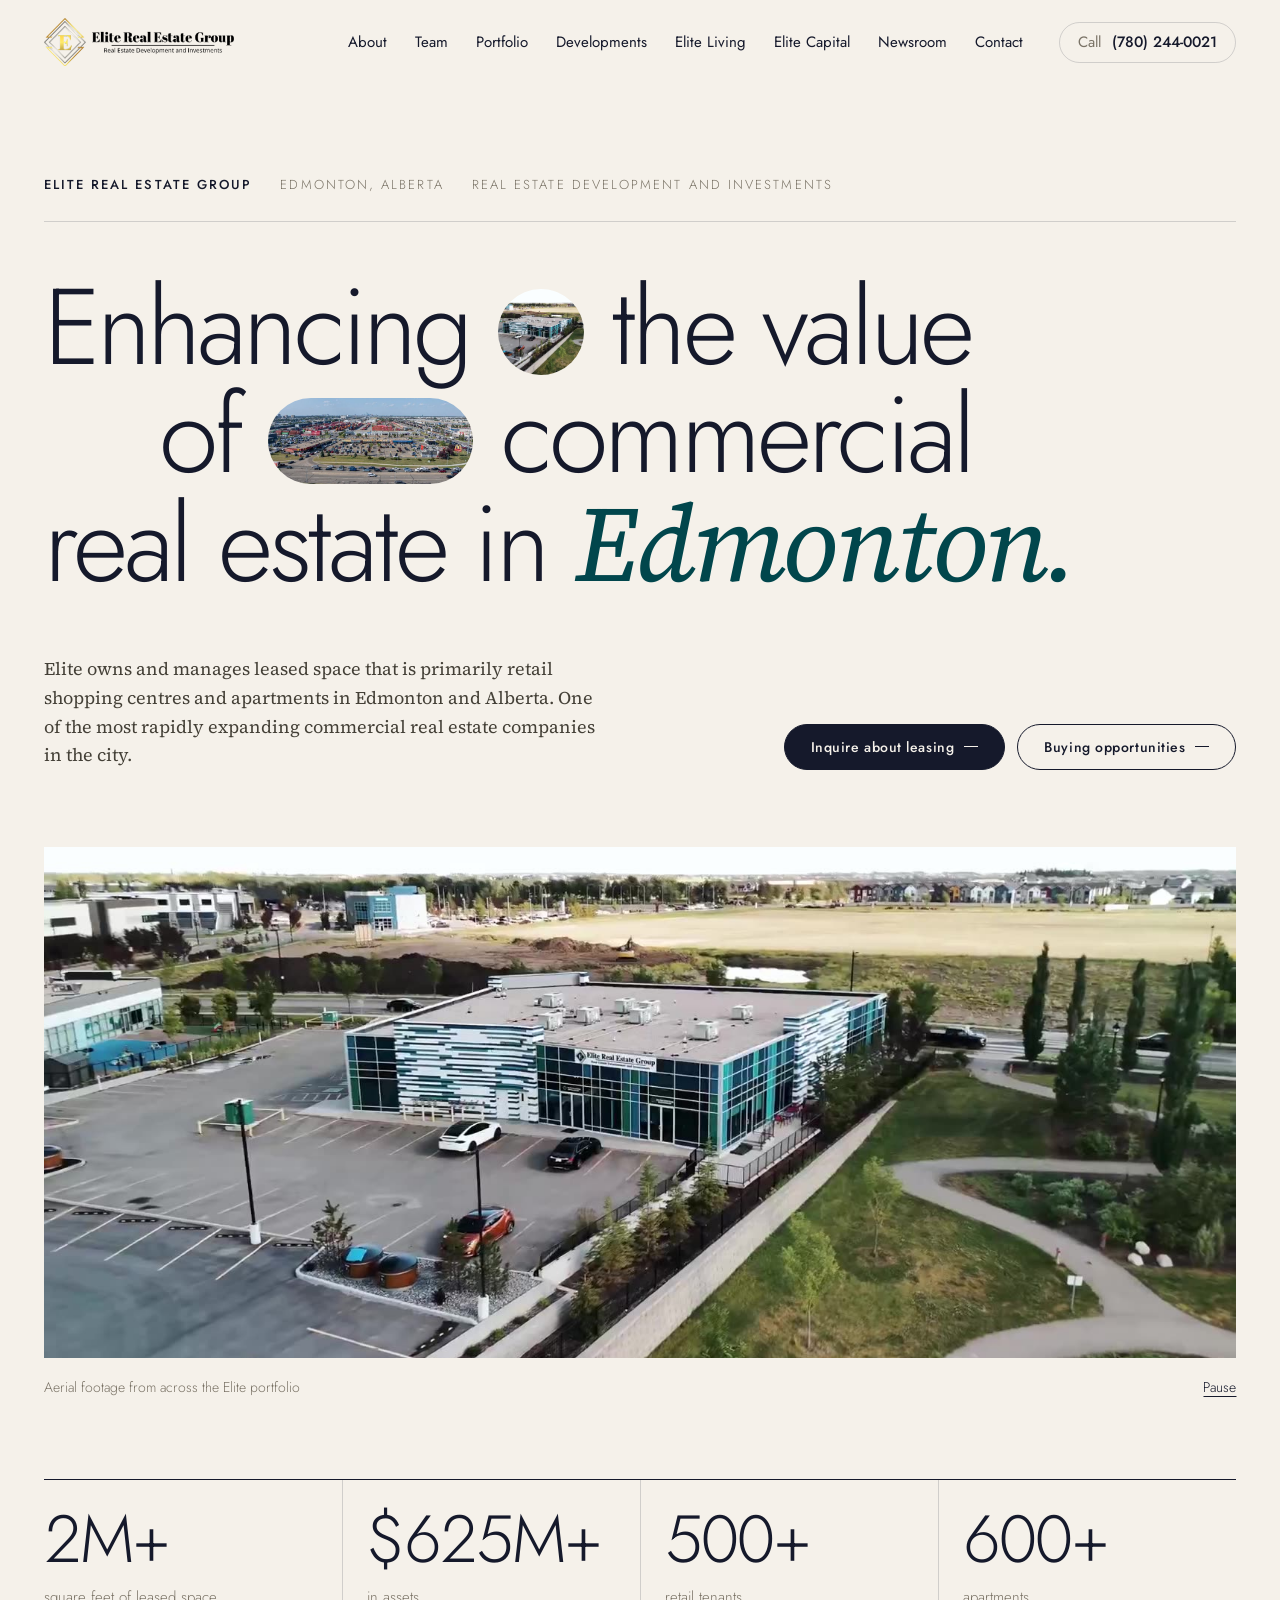
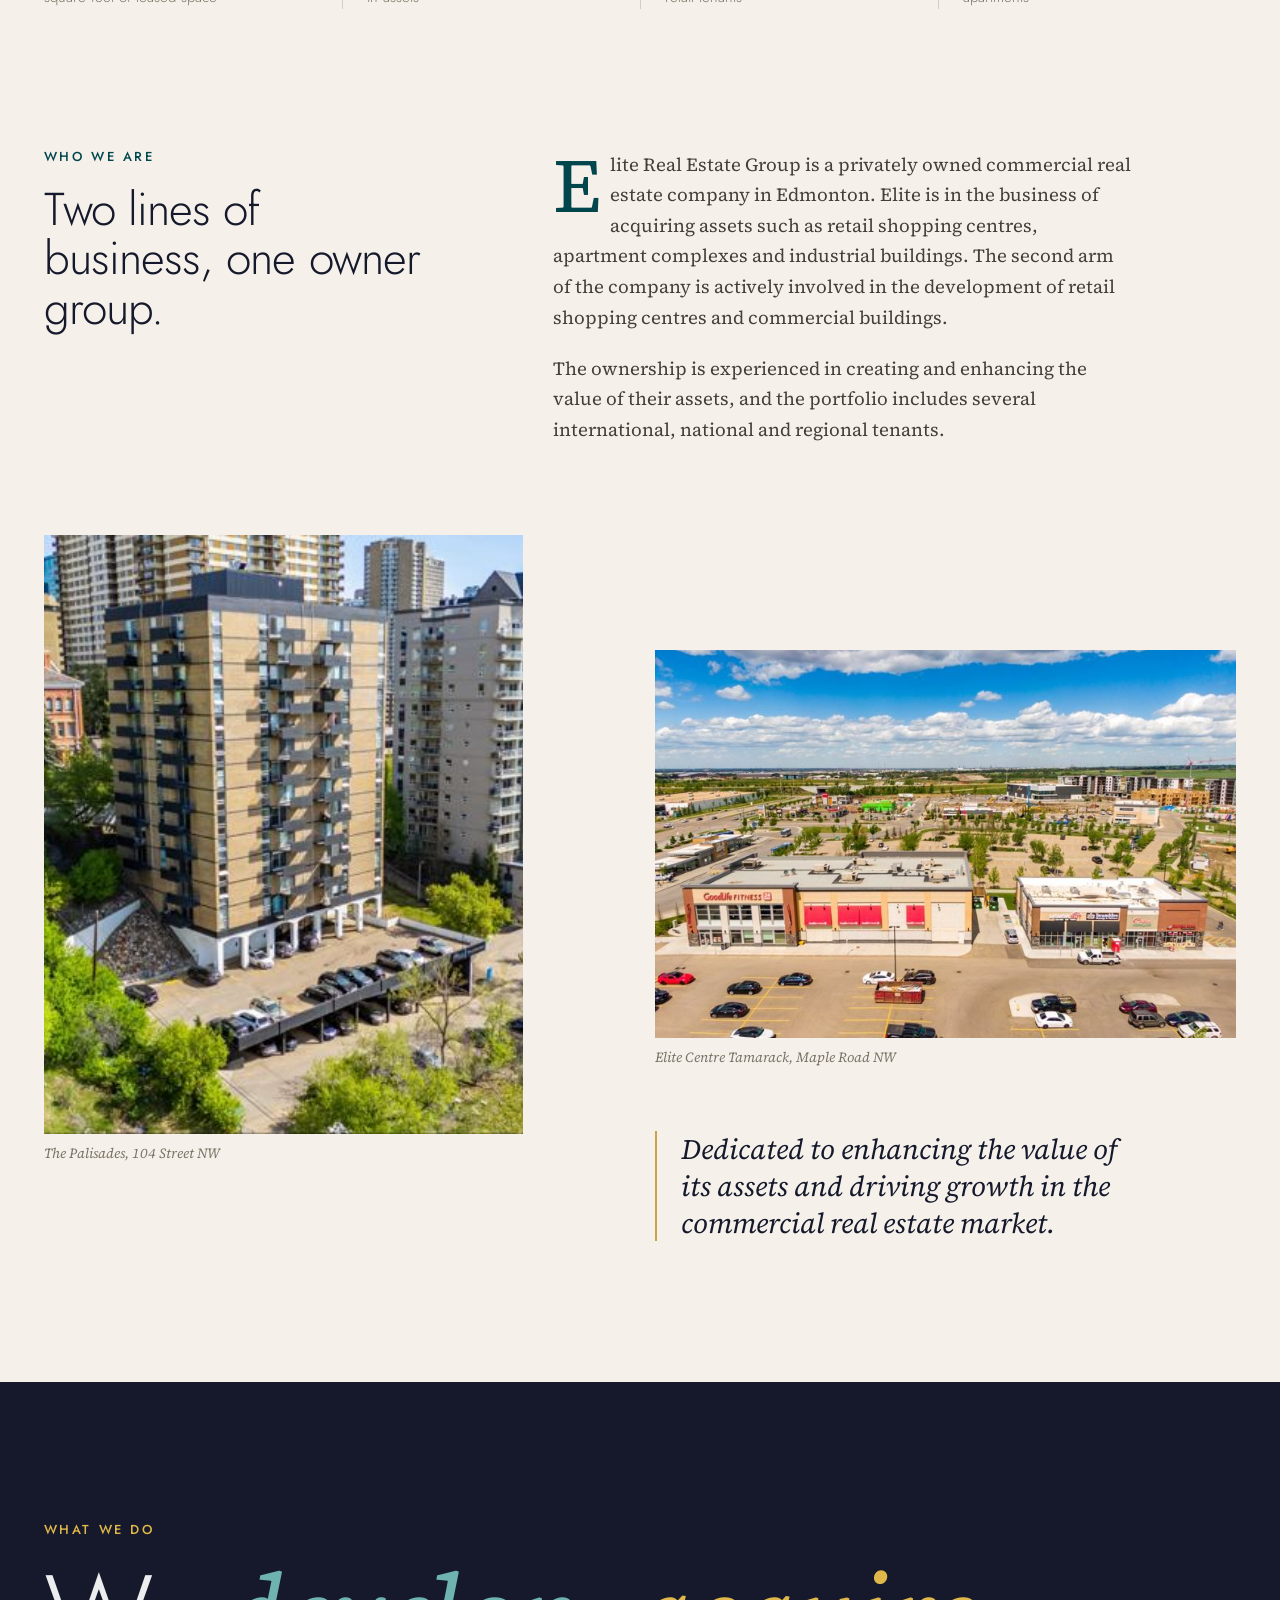
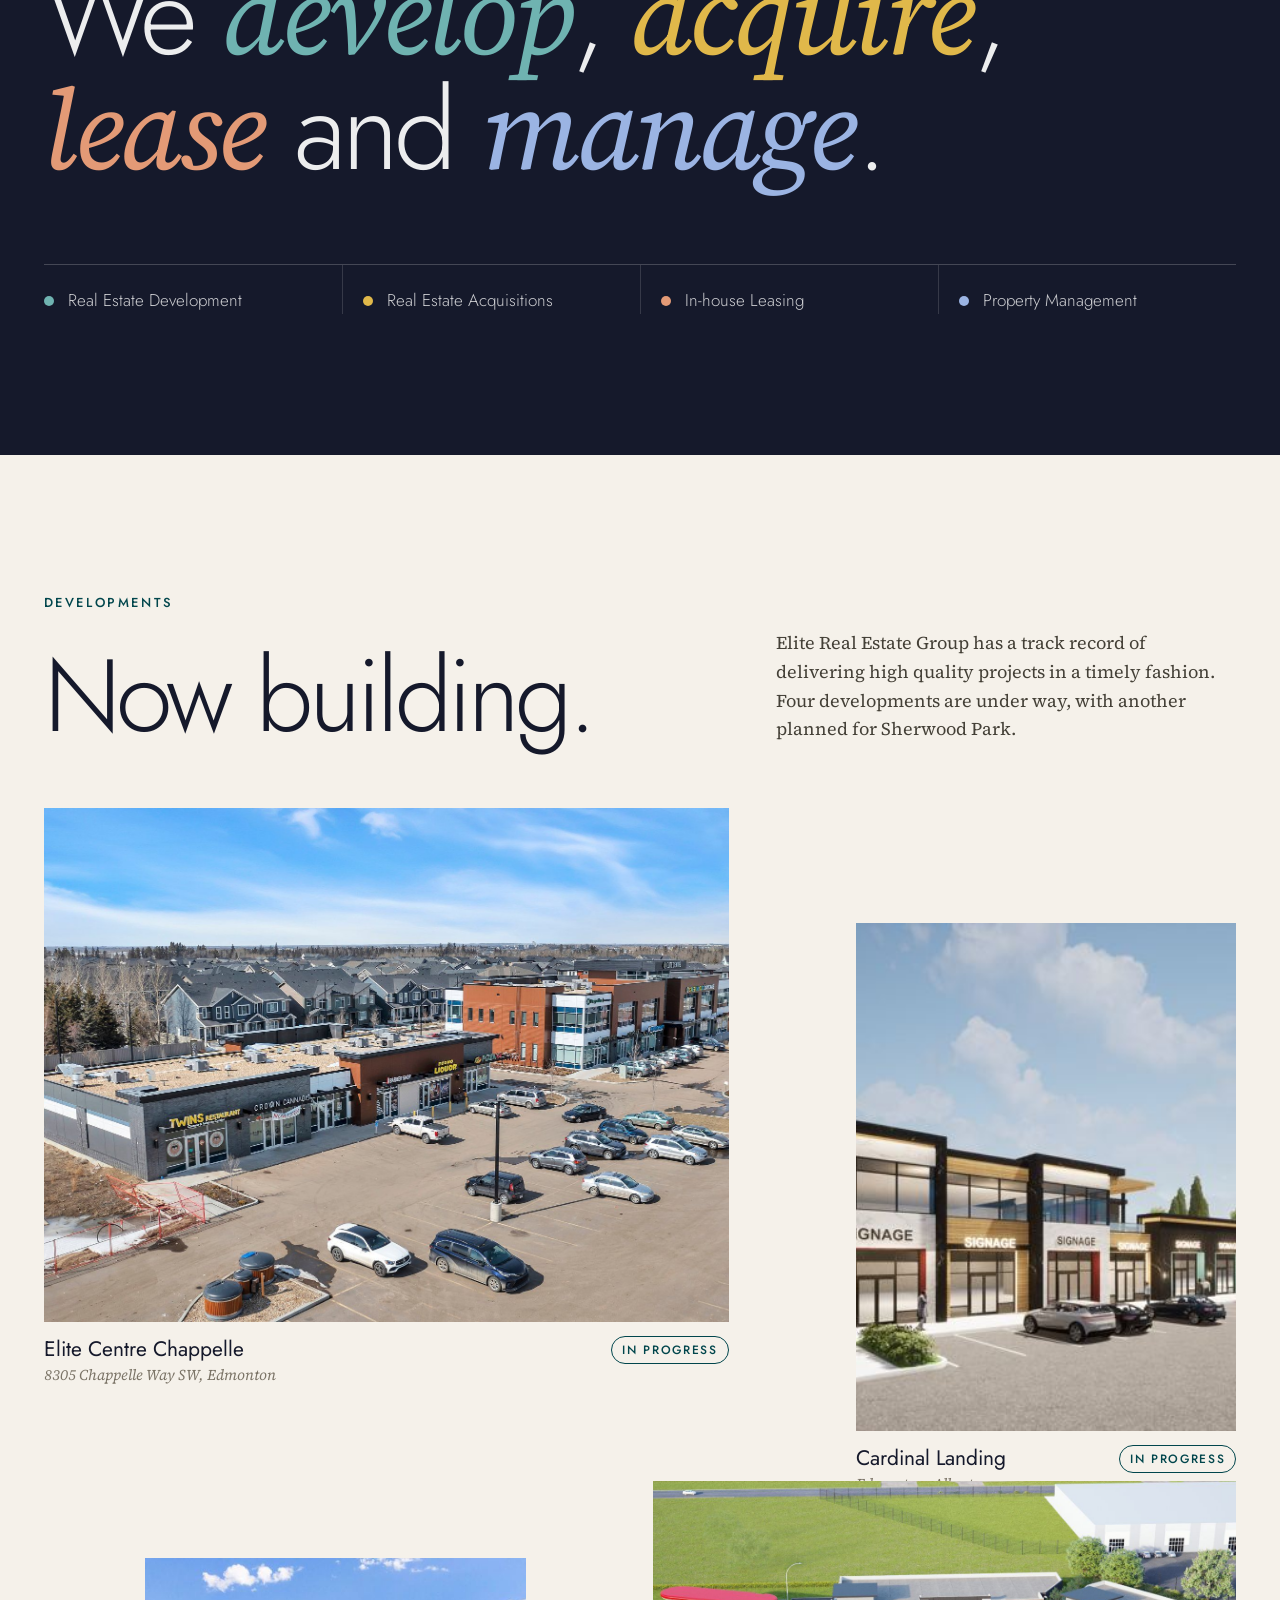
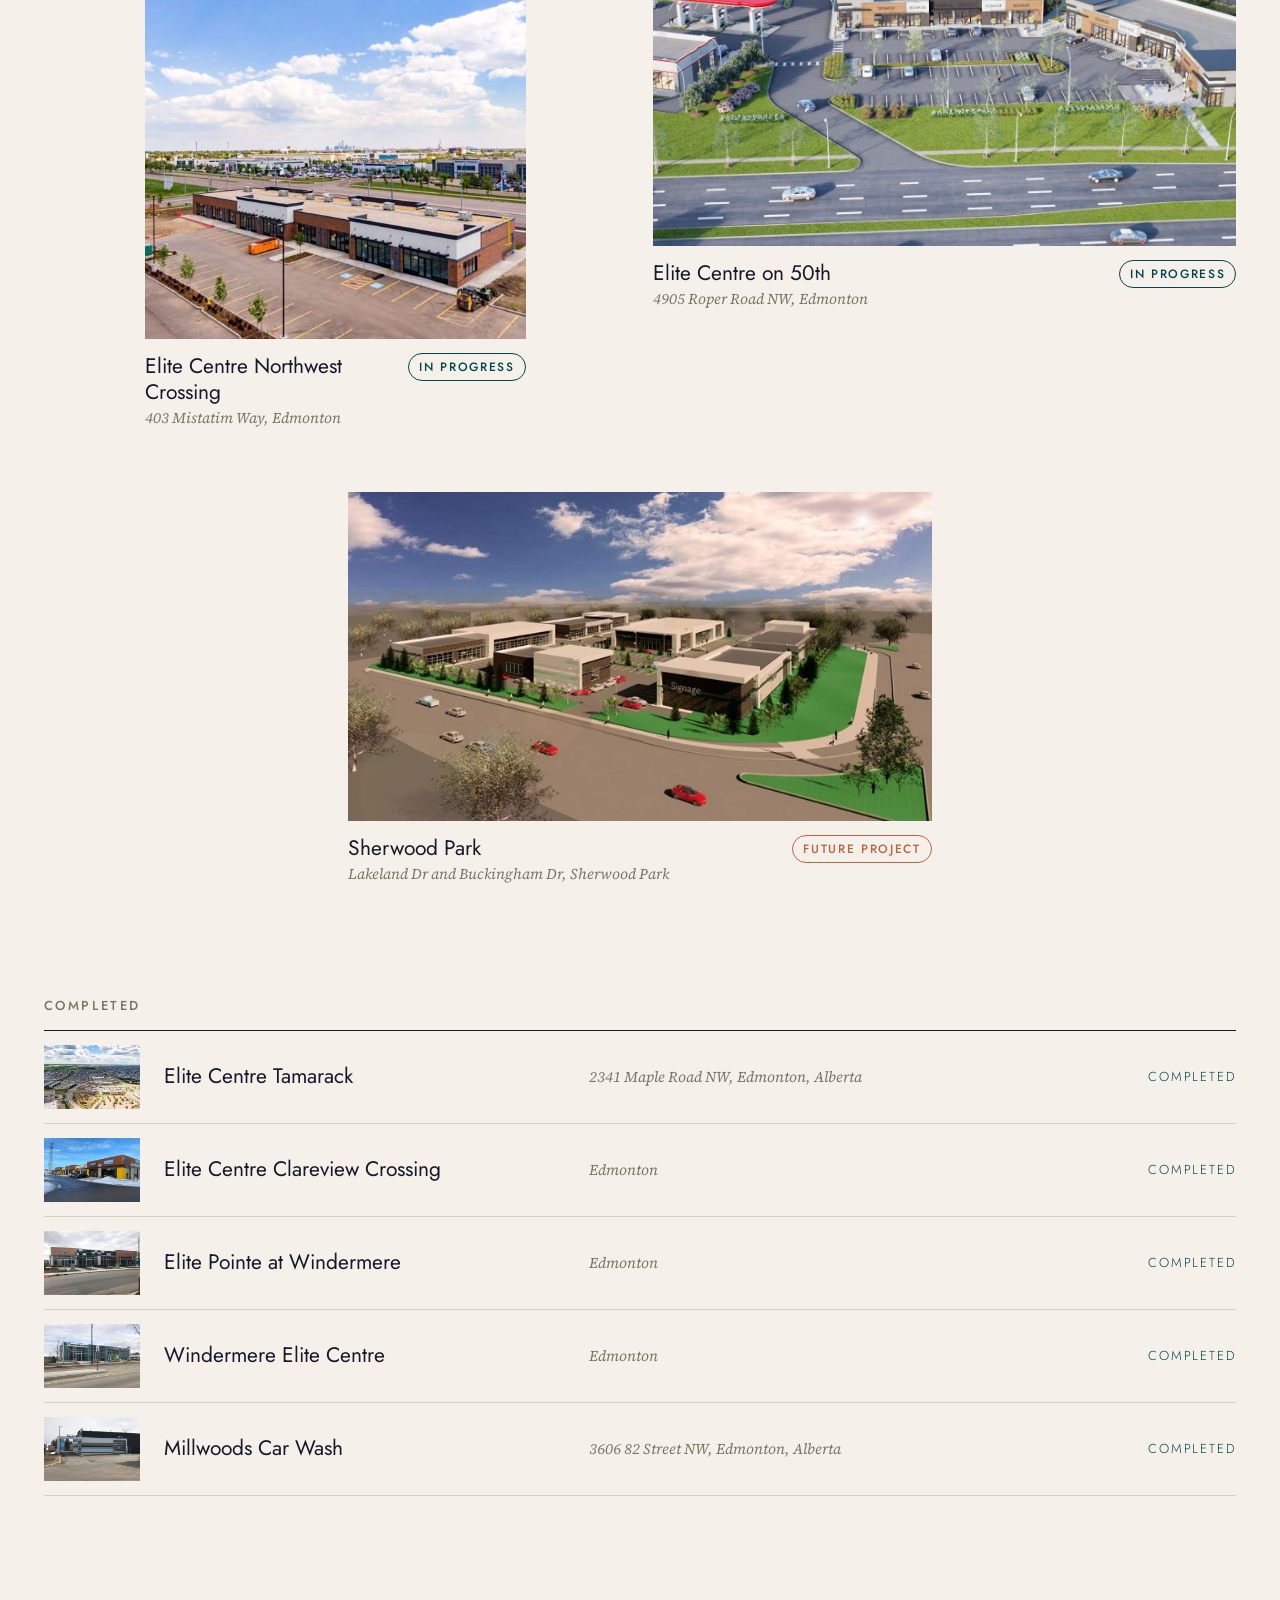
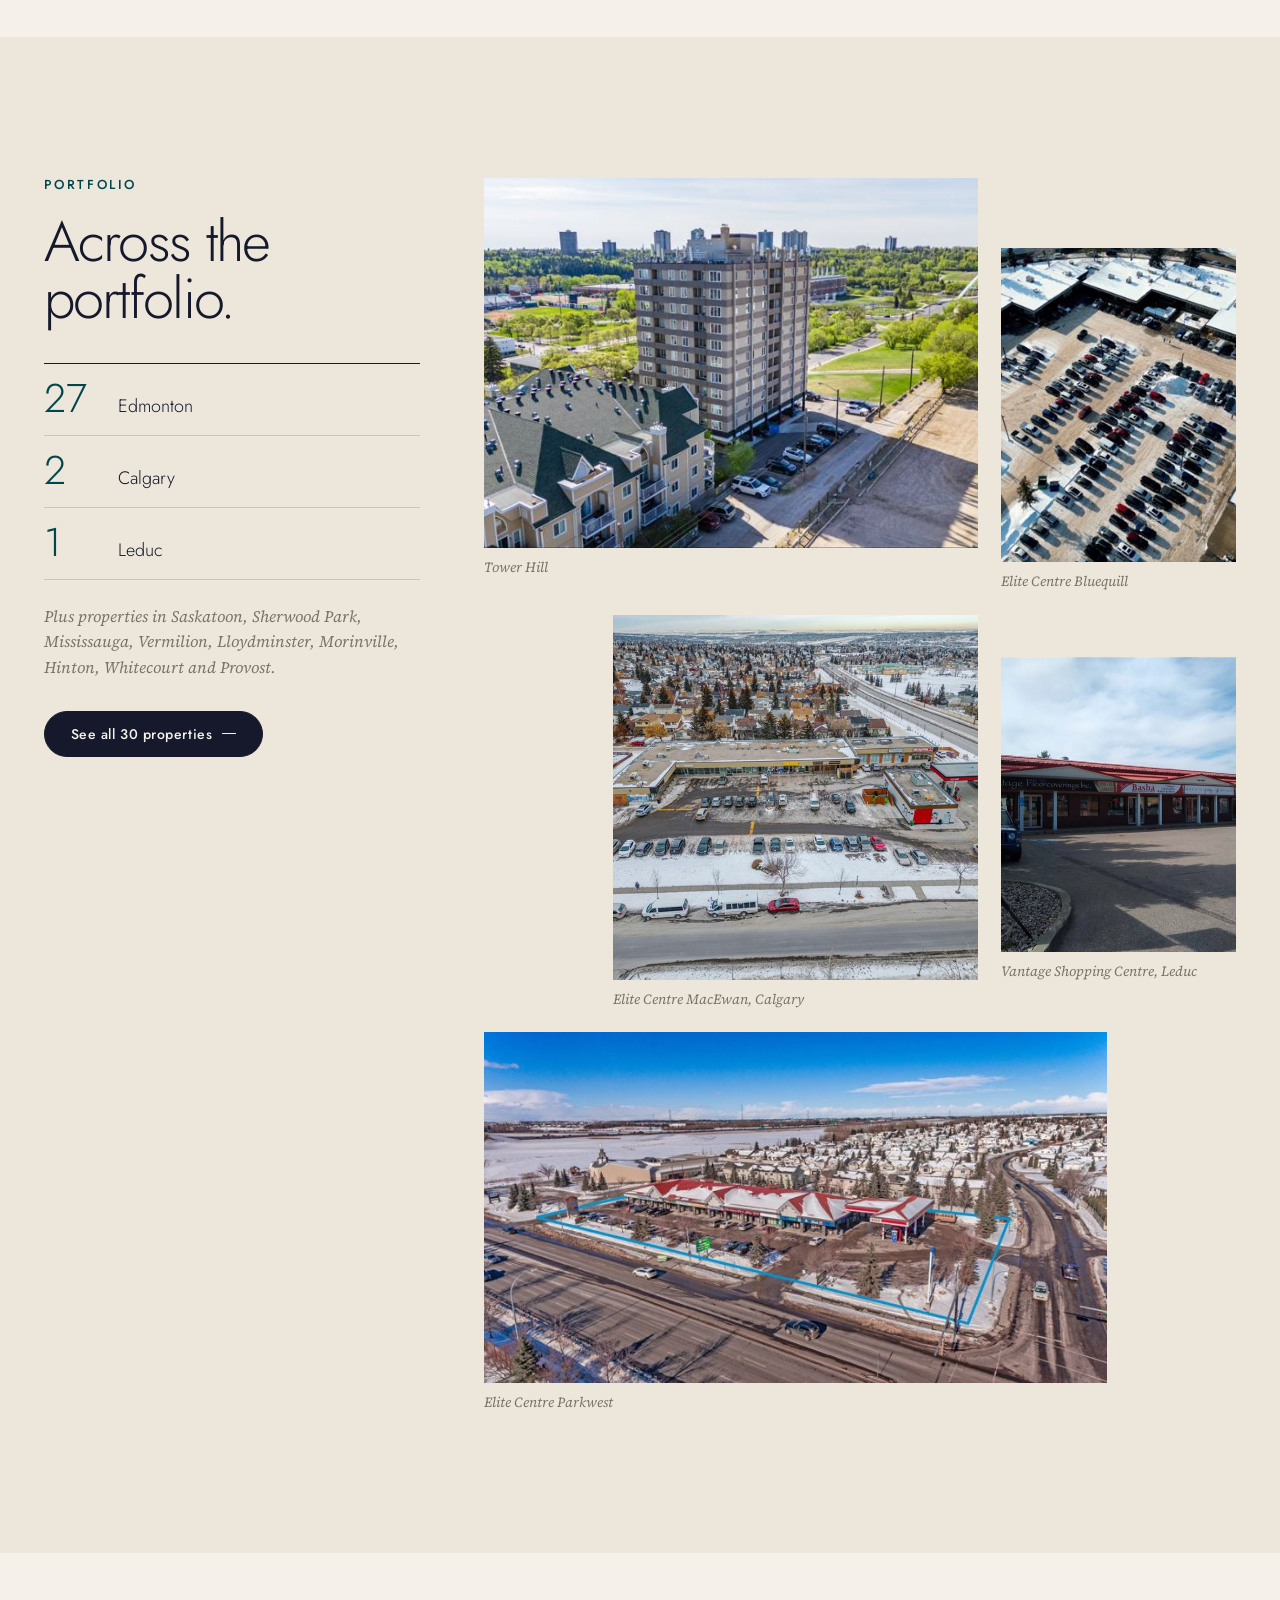
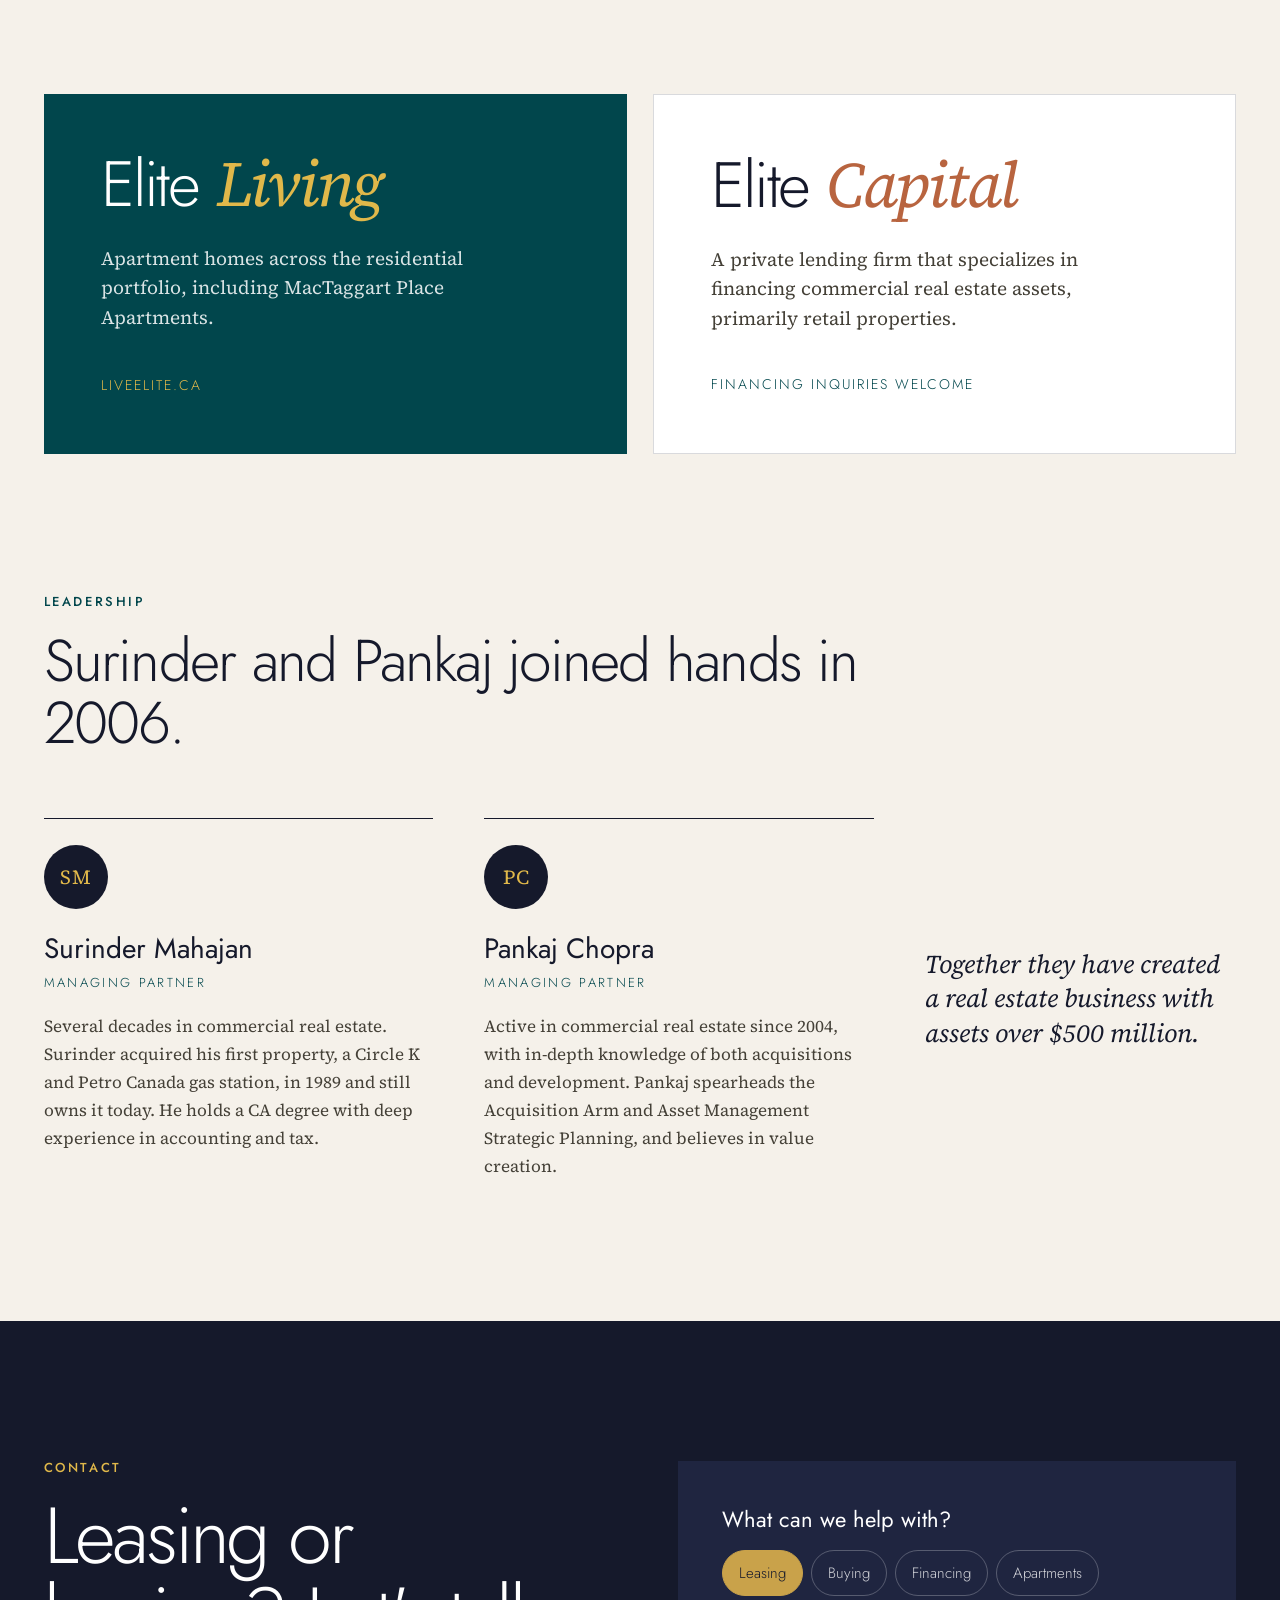
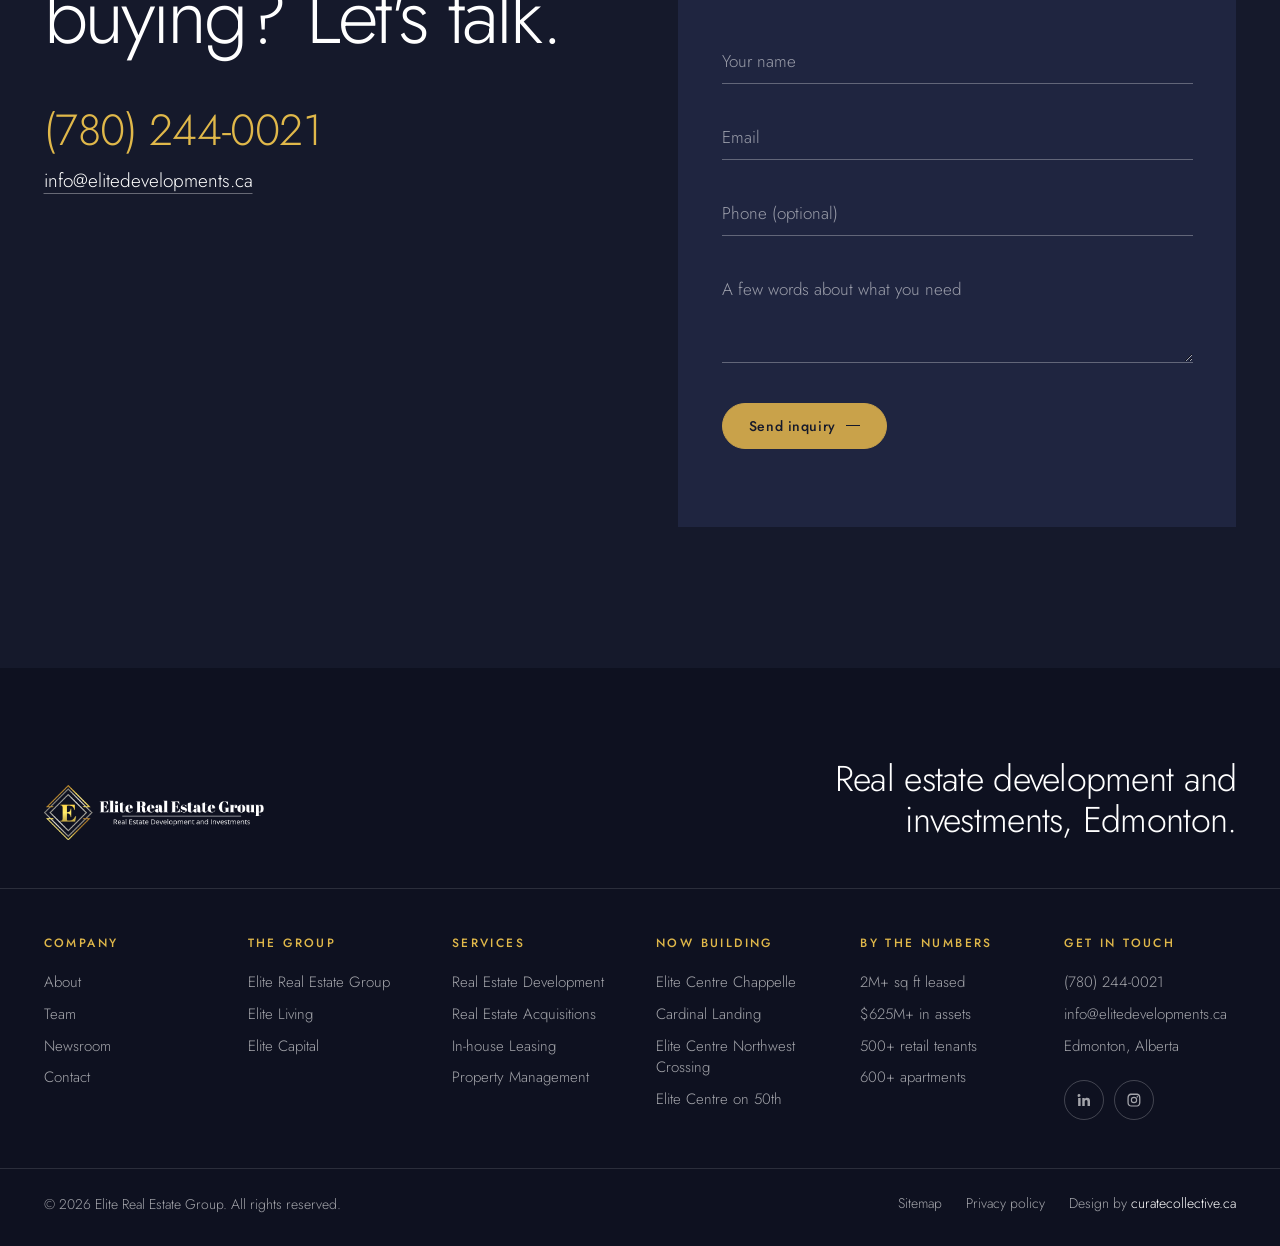
==== homepage-v2.html @ fce0384a "Add Homepage V2: editorial layout with typeset hero, staggered developments, portfolio wall Co-Autho" ====
<!DOCTYPE html>
<html lang="en">
<head>
  <meta charset="utf-8">
  <meta name="viewport" content="width=device-width, initial-scale=1">
  <title>Homepage V2 | Elite Real Estate Group | Commercial Real Estate in Edmonton</title>
  <meta name="description" content="Elite Real Estate Group owns and manages over 2 million square feet of leased space in Edmonton and Alberta, with over $625M in assets, 500 retail tenants and 600 apartments.">
  <meta name="robots" content="noindex">
  <meta name="theme-color" content="#f5f1ea">
  <link rel="preload" href="assets/fonts/jost-latin-300-normal.woff2" as="font" type="font/woff2" crossorigin>
  <link rel="stylesheet" href="assets/css/v2.css">
</head>
<body>
  <a class="skip" href="#main">Skip to content</a>

  <header class="mast">
    <div class="wrap mast-in">
      <a class="mast-logo" href="#top" aria-label="Elite Real Estate Group home"><img src="assets/images/logo-footer.png" alt="Elite Real Estate Group, Real Estate Development and Investments" width="210" height="53"></a>
      <nav class="mast-nav" aria-label="Main"><ul><li><a href="#" data-nolink>About</a></li><li><a href="#" data-nolink>Team</a></li><li><a href="#" data-nolink>Portfolio</a></li><li><a href="#" data-nolink>Developments</a></li><li><a href="#" data-nolink>Elite Living</a></li><li><a href="#" data-nolink>Elite Capital</a></li><li><a href="#" data-nolink>Newsroom</a></li><li><a href="#" data-nolink>Contact</a></li></ul></nav>
      <a class="mast-call" href="tel:+17802440021"><span>Call</span> (780) 244-0021</a>
      <button class="mast-burger" aria-expanded="false" aria-controls="mmenu" aria-label="Open menu"><span>Menu</span></button>
    </div>
    <div class="mmenu" id="mmenu" hidden>
      <ul>
        <li><a href="#" data-nolink>About</a></li>
        <li><a href="#" data-nolink>Team</a></li>
        <li><a href="#" data-nolink>Portfolio</a></li>
        <li><a href="#" data-nolink>Developments</a></li>
        <li><a href="#" data-nolink>Elite Living</a></li>
        <li><a href="#" data-nolink>Elite Capital</a></li>
        <li><a href="#" data-nolink>Newsroom</a></li>
        <li><a href="#" data-nolink>Contact</a></li>
      </ul>
      <p><a href="tel:+17802440021">(780) 244-0021</a><br><a href="mailto:info@elitedevelopments.ca">info@elitedevelopments.ca</a></p>
    </div>
  </header>

  <main id="main">

    <!-- Opening: typeset headline with inline pictures -->
    <section class="open" id="top" aria-labelledby="open-title">
      <div class="wrap">
        <p class="open-meta up" style="--d:.05s"><span>Elite Real Estate Group</span><span>Edmonton, Alberta</span><span>Real Estate Development and Investments</span></p>
        <h1 id="open-title" class="open-title">
          <span class="up" style="--d:.15s">Enhancing <span class="chip chip-round" aria-hidden="true"><video autoplay muted loop playsinline preload="metadata" poster="assets/images/hero-poster.jpg"><source src="assets/images/hero.mp4" type="video/mp4"></video></span> the value</span>
          <span class="up" style="--d:.28s">of <span class="chip chip-img" aria-hidden="true"><img src="assets/images/port/elite-centre-parsons-sm.jpg" alt=""></span> commercial</span>
          <span class="up" style="--d:.41s">real estate in <em>Edmonton.</em></span>
        </h1>
      </div>
      <div class="wrap open-row">
        <p class="open-lede up" style="--d:.6s">Elite owns and manages leased space that is primarily retail shopping centres and apartments in Edmonton and Alberta. One of the most rapidly expanding commercial real estate companies in the city.</p>
        <div class="open-ctas up" style="--d:.7s">
          <a class="pill pill-dark" href="#talk">Inquire about leasing</a>
          <a class="pill" href="#talk">Buying opportunities</a>
        </div>
      </div>
      <figure class="open-film up" style="--d:.8s">
        <video class="film" autoplay muted loop playsinline preload="metadata" poster="assets/images/hero-poster.jpg" aria-hidden="true"><source src="assets/images/hero.mp4" type="video/mp4"></video>
        <figcaption><span>Aerial footage from across the Elite portfolio</span><button class="film-btn" type="button" aria-pressed="false">Pause</button></figcaption>
      </figure>
      <div class="wrap">
        <dl class="tally" data-tally>
          <div><dt><span data-n="2">2</span>M+</dt><dd>square feet of leased space</dd></div>
          <div><dt>$<span data-n="625">625</span>M+</dt><dd>in assets</dd></div>
          <div><dt><span data-n="500">500</span>+</dt><dd>retail tenants</dd></div>
          <div><dt><span data-n="600">600</span>+</dt><dd>apartments</dd></div>
        </dl>
      </div>
    </section>

    <!-- Story: magazine spread -->
    <section class="story" aria-labelledby="story-title">
      <div class="wrap story-grid">
        <div class="story-side reveal">
          <p class="eyebrow">Who we are</p>
          <h2 id="story-title">Two lines of business, one owner group.</h2>
        </div>
        <div class="story-text reveal">
          <p class="dropcap">Elite Real Estate Group is a privately owned commercial real estate company in Edmonton. Elite is in the business of acquiring assets such as retail shopping centres, apartment complexes and industrial buildings. The second arm of the company is actively involved in the development of retail shopping centres and commercial buildings.</p>
          <p>The ownership is experienced in creating and enhancing the value of their assets, and the portfolio includes several international, national and regional tenants.</p>
        </div>
        <figure class="story-img story-img-a reveal"><img src="assets/images/port/the-palisades-sm.jpg" alt="The Palisades apartments, 9820 104 Street NW, Edmonton" loading="lazy"><figcaption>The Palisades, 104 Street NW</figcaption></figure>
        <figure class="story-img story-img-b reveal"><img src="assets/images/port/elite-centre-tamarack-sm.jpg" alt="Elite Centre Tamarack, 2341 Maple Road NW, Edmonton" loading="lazy"><figcaption>Elite Centre Tamarack, Maple Road NW</figcaption></figure>
        <blockquote class="story-quote reveal"><p>Dedicated to enhancing the value of its assets and driving growth in the commercial real estate market.</p></blockquote>
      </div>
    </section>

    <!-- Services as a sentence -->
    <section class="verbs" aria-labelledby="verbs-title">
      <div class="wrap">
        <p class="eyebrow eyebrow-light reveal">What we do</p>
        <h2 id="verbs-title" class="verbs-line reveal">We <span class="v v1">develop</span>, <span class="v v2">acquire</span>, <span class="v v3">lease</span> and <span class="v v4">manage</span>.</h2>
        <ul class="verbs-list reveal">
          <li><span class="sw sw1"></span>Real Estate Development</li>
          <li><span class="sw sw2"></span>Real Estate Acquisitions</li>
          <li><span class="sw sw3"></span>In-house Leasing</li>
          <li><span class="sw sw4"></span>Property Management</li>
        </ul>
      </div>
    </section>

    <!-- Now building: staggered spread -->
    <section class="build" aria-labelledby="build-title">
      <div class="wrap">
        <div class="build-head reveal">
          <p class="eyebrow">Developments</p>
          <h2 id="build-title">Now building.</h2>
          <p>Elite Real Estate Group has a track record of delivering high quality projects in a timely fashion. Four developments are under way, with another planned for Sherwood Park.</p>
        </div>
        <div class="build-grid">
          <figure class="bg bg-a reveal"><img src="assets/images/dev/elite-centre-chappelle.jpg" alt="Elite Centre Chappelle, Edmonton" loading="lazy"><figcaption><b>Elite Centre Chappelle</b><span>8305 Chappelle Way SW, Edmonton</span><i>In progress</i></figcaption></figure>
          <figure class="bg bg-b reveal"><img src="assets/images/dev/cardinal-landing-sm.jpg" alt="Rendering of Cardinal Landing" loading="lazy"><figcaption><b>Cardinal Landing</b><span>Edmonton, Alberta</span><i>In progress</i></figcaption></figure>
          <figure class="bg bg-c reveal"><img src="assets/images/dev/elite-centre-northwest-crossing-sm.jpg" alt="Elite Centre Northwest Crossing, Edmonton" loading="lazy"><figcaption><b>Elite Centre Northwest Crossing</b><span>403 Mistatim Way, Edmonton</span><i>In progress</i></figcaption></figure>
          <figure class="bg bg-d reveal"><img src="assets/images/dev/elite-centre-on-50th.jpg" alt="Aerial rendering of Elite Centre on 50th, Edmonton" loading="lazy"><figcaption><b>Elite Centre on 50th</b><span>4905 Roper Road NW, Edmonton</span><i>In progress</i></figcaption></figure>
          <figure class="bg bg-e reveal"><img src="assets/images/dev/sherwood-park-sm.jpg" alt="Rendering of the Sherwood Park development" loading="lazy"><figcaption><b>Sherwood Park</b><span>Lakeland Dr and Buckingham Dr, Sherwood Park</span><i>Future project</i></figcaption></figure>
        </div>
        <div class="done reveal">
          <h3>Completed</h3>
          <ul class="done-list">
            <li><span class="cr-img"><img src="assets/images/dev/elite-centre-tamarack-sm.jpg" alt="" loading="lazy"></span><span class="cr-name">Elite Centre Tamarack</span><span class="cr-addr">2341 Maple Road NW, Edmonton, Alberta</span><span class="cr-st">Completed</span></li>
            <li><span class="cr-img"><img src="assets/images/dev/elite-centre-clareview-crossing-sm.jpg" alt="" loading="lazy"></span><span class="cr-name">Elite Centre Clareview Crossing</span><span class="cr-addr">Edmonton</span><span class="cr-st">Completed</span></li>
            <li><span class="cr-img"><img src="assets/images/dev/elite-pointe-at-windermere-sm.jpg" alt="" loading="lazy"></span><span class="cr-name">Elite Pointe at Windermere</span><span class="cr-addr">Edmonton</span><span class="cr-st">Completed</span></li>
            <li><span class="cr-img"><img src="assets/images/dev/windermere-elite-centre-sm.jpg" alt="" loading="lazy"></span><span class="cr-name">Windermere Elite Centre</span><span class="cr-addr">Edmonton</span><span class="cr-st">Completed</span></li>
            <li><span class="cr-img"><img src="assets/images/dev/millwoods-car-wash-sm.jpg" alt="" loading="lazy"></span><span class="cr-name">Millwoods Car Wash</span><span class="cr-addr">3606 82 Street NW, Edmonton, Alberta</span><span class="cr-st">Completed</span></li>
          </ul>
        </div>
      </div>
    </section>

    <!-- Portfolio: tally by city + photo wall -->
    <section class="wall" aria-labelledby="wall-title">
      <div class="wrap wall-grid">
        <div class="wall-side reveal">
          <p class="eyebrow">Portfolio</p>
          <h2 id="wall-title">Across the portfolio.</h2>
          <ul class="cities">
            <li><b>27</b> Edmonton</li>
            <li><b>2</b> Calgary</li>
            <li><b>1</b> Leduc</li>
          </ul>
          <p class="wall-note">Plus properties in Saskatoon, Sherwood Park, Mississauga, Vermilion, Lloydminster, Morinville, Hinton, Whitecourt and Provost.</p>
          <button class="pill pill-dark" type="button" data-plist-btn aria-expanded="false" aria-controls="plist">See all 30 properties</button>
        </div>
        <div class="wall-photos">
          <figure class="w w1 reveal"><img src="assets/images/port/tower-hill-sm.jpg" alt="Tower Hill, Edmonton" loading="lazy"><figcaption>Tower Hill</figcaption></figure>
          <figure class="w w2 reveal"><img src="assets/images/port/elite-centre-bluequill-sm.jpg" alt="Elite Centre Bluequill, Edmonton" loading="lazy"><figcaption>Elite Centre Bluequill</figcaption></figure>
          <figure class="w w3 reveal"><img src="assets/images/port/elite-centre-macewan-sm.jpg" alt="Elite Centre MacEwan, Calgary" loading="lazy"><figcaption>Elite Centre MacEwan, Calgary</figcaption></figure>
          <figure class="w w4 reveal"><img src="assets/images/port/vantage-shopping-centre-sm.jpg" alt="Vantage Shopping Centre, Leduc" loading="lazy"><figcaption>Vantage Shopping Centre, Leduc</figcaption></figure>
          <figure class="w w5 reveal"><img src="assets/images/port/elite-centre-parkwest-sm.jpg" alt="Elite Centre Parkwest, Edmonton" loading="lazy"><figcaption>Elite Centre Parkwest</figcaption></figure>
        </div>
      </div>
      <div class="wrap">
        <ul class="plist" id="plist" hidden><li><span class="pl-n">Capital View Tower</span><span class="pl-a">10711 Saskatchewan Drive NW, Edmonton, AB</span></li><li><span class="pl-n">Concord Tower</span><span class="pl-a">11147 Whyte Avenue NW, Edmonton, AB</span></li><li><span class="pl-n">Elite Centre Aspenwood</span><span class="pl-a">4412 36 Avenue NW, Edmonton</span></li><li><span class="pl-n">Elite Centre Bluequill</span><span class="pl-a">348 Saddleback Road NW, Edmonton, AB</span></li><li><span class="pl-n">Elite Centre Chappelle</span><span class="pl-a">8305 Chappelle Way SW, Edmonton</span></li><li><span class="pl-n">Elite Centre Clareview Crossing</span><span class="pl-a">13750 50 St, Edmonton</span></li><li><span class="pl-n">Elite Centre Crossroads</span><span class="pl-a">4208 Calgary Trail NW, Edmonton, AB</span></li><li><span class="pl-n">Elite Centre Daly Grove</span><span class="pl-a">4205 23 AVE NW, Edmonton</span></li><li><span class="pl-n">Elite Centre Duggan</span><span class="pl-a">4027 106 St. NW, Edmonton</span></li><li><span class="pl-n">Elite Centre Ellerslie Landing</span><span class="pl-a">9204 Ellerslie Rd SW, Edmonton, AB T6X 0K6</span></li><li><span class="pl-n">Elite Centre K-Mall</span><span class="pl-a">9261 34 Avenue, Edmonton, AB</span></li><li><span class="pl-n">Elite Centre Kennedale</span><span class="pl-a">12981 50th Street NW, Edmonton, AB, T5A 3P3</span></li><li><span class="pl-n">Elite Centre Millcreek</span><span class="pl-a">4004 50 Street NW, Edmonton</span></li><li><span class="pl-n">Elite Centre NW Crossing</span><span class="pl-a">403 Mistatim Way NW</span></li><li><span class="pl-n">Elite Centre Palisades</span><span class="pl-a">127th Street NW & 140th Avenue NW, Edmonton</span></li><li><span class="pl-n">Elite Centre Parkwest</span><span class="pl-a">18904/28 87 AVE NW, Edmonton</span></li><li><span class="pl-n">Elite Centre Parsons</span><span class="pl-a">3408 99 St NW, Edmonton, AB</span></li><li><span class="pl-n">Elite Centre Tamarack</span><span class="pl-a">2341 Maple Road NW, Edmonton</span></li><li><span class="pl-n">Elite Centre Tipaskan</span><span class="pl-a">3606 82 Street NW, Edmonton</span></li><li><span class="pl-n">Elite Centre Whitemud Crossing</span><span class="pl-a">4211 106 Street NW, Edmonton, AB</span></li><li><span class="pl-n">Elite Coast Home Centre</span><span class="pl-a">10804 170 Street NW, Edmonton, AB</span></li><li><span class="pl-n">Kingsway Tower</span><span class="pl-a">11027 102 Street NW, Edmonton, AB</span></li><li><span class="pl-n">MacTaggart Place Apartments</span><span class="pl-a">5872 Mullen Place NW, Edmonton, AB</span></li><li><span class="pl-n">Plaza 97</span><span class="pl-a">12703 97 Street NW, Edmonton</span></li><li><span class="pl-n">Summer Breeze Shopping Centre</span><span class="pl-a">4108 Calgary Trail NW, Edmonton, AB</span></li><li><span class="pl-n">The Palisades</span><span class="pl-a">9820 104 Street NW, Edmonton, AB T5K 0Y8</span></li><li><span class="pl-n">Tower Hill</span><span class="pl-a">9624 105 St NW, Edmonton, AB T5K 0Z8</span></li><li><span class="pl-n">Elite Centre MacEwan</span><span class="pl-a">16 MacEwan Drive NW, Calgary, AB</span></li><li><span class="pl-n">Elite Centre Memorial Square</span><span class="pl-a">5268 Memorial Drive Calgary</span></li><li><span class="pl-n">Vantage Shopping Centre</span><span class="pl-a">5110-50 street Leduc, AB</span></li></ul>
      </div>
    </section>

    <!-- The group -->
    <section class="group2" aria-label="Elite Living and Elite Capital">
      <div class="wrap group2-grid">
        <article class="brandcard bc-living reveal">
          <p class="bc-name">Elite <em>Living</em></p>
          <p>Apartment homes across the residential portfolio, including MacTaggart Place Apartments.</p>
          <span class="bc-link">liveelite.ca</span>
        </article>
        <article class="brandcard bc-capital reveal">
          <p class="bc-name">Elite <em>Capital</em></p>
          <p>A private lending firm that specializes in financing commercial real estate assets, primarily retail properties.</p>
          <span class="bc-link">Financing inquiries welcome</span>
        </article>
      </div>
    </section>

    <!-- Partners -->
    <section class="partners2" aria-labelledby="p2-title">
      <div class="wrap">
        <p class="eyebrow reveal">Leadership</p>
        <h2 id="p2-title" class="reveal">Surinder and Pankaj joined hands in 2006.</h2>
        <div class="p2-grid">
          <article class="p2 reveal">
            <span class="p2-ini" aria-hidden="true">SM</span>
            <h3>Surinder Mahajan</h3>
            <p class="p2-role">Managing Partner</p>
            <p>Several decades in commercial real estate. Surinder acquired his first property, a Circle K and Petro Canada gas station, in 1989 and still owns it today. He holds a CA degree with deep experience in accounting and tax.</p>
          </article>
          <article class="p2 reveal">
            <span class="p2-ini" aria-hidden="true">PC</span>
            <h3>Pankaj Chopra</h3>
            <p class="p2-role">Managing Partner</p>
            <p>Active in commercial real estate since 2004, with in-depth knowledge of both acquisitions and development. Pankaj spearheads the Acquisition Arm and Asset Management Strategic Planning, and believes in value creation.</p>
          </article>
          <aside class="p2-note reveal"><p>Together they have created a real estate business with assets over $500 million.</p></aside>
        </div>
      </div>
    </section>

    <!-- Talk -->
    <section class="talk" id="talk" aria-labelledby="talk-title">
      <div class="wrap talk-grid">
        <div class="talk-copy reveal">
          <p class="eyebrow eyebrow-light">Contact</p>
          <h2 id="talk-title">Leasing or buying? Let's talk.</h2>
          <a class="talk-phone" href="tel:+17802440021">(780) 244-0021</a>
          <a class="talk-mail" href="mailto:info@elitedevelopments.ca">info@elitedevelopments.ca</a>
        </div>
        <form class="talk-form reveal" action="mailto:info@elitedevelopments.ca" method="post" enctype="text/plain" novalidate>
          <p class="tf-q">What can we help with?</p>
          <div class="tf-opts">
            <label><input type="radio" name="topic" value="Leasing" checked><span>Leasing</span></label>
            <label><input type="radio" name="topic" value="Buying"><span>Buying</span></label>
            <label><input type="radio" name="topic" value="Elite Capital financing"><span>Financing</span></label>
            <label><input type="radio" name="topic" value="Elite Living apartments"><span>Apartments</span></label>
          </div>
          <label class="tf"><input name="name" placeholder=" " autocomplete="name" required><span>Your name</span></label>
          <label class="tf"><input name="email" type="email" placeholder=" " autocomplete="email" required><span>Email</span></label>
          <label class="tf"><input name="phone" type="tel" placeholder=" " autocomplete="tel"><span>Phone (optional)</span></label>
          <label class="tf"><textarea name="message" rows="3" placeholder=" "></textarea><span>A few words about what you need</span></label>
          <button class="pill pill-gold" type="submit">Send inquiry</button>
          <p class="tf-note" role="status" aria-live="polite"></p>
        </form>
      </div>
    </section>
  </main>

  <footer class="foot">
    <div class="wrap foot-top">
      <img src="assets/images/logo-header.png" alt="Elite Real Estate Group" width="230" height="58" loading="lazy">
      <p class="foot-big">Real estate development and investments, Edmonton.</p>
    </div>
    <div class="wrap foot-grid">
      <div><h3>Company</h3><ul><li><a href="#" data-nolink>About</a></li><li><a href="#" data-nolink>Team</a></li><li><a href="#" data-nolink>Newsroom</a></li><li><a href="#" data-nolink>Contact</a></li></ul></div>
      <div><h3>The group</h3><ul><li><a href="#" data-nolink>Elite Real Estate Group</a></li><li><a href="#" data-nolink>Elite Living</a></li><li><a href="#" data-nolink>Elite Capital</a></li></ul></div>
      <div><h3>Services</h3><ul><li>Real Estate Development</li><li>Real Estate Acquisitions</li><li>In-house Leasing</li><li>Property Management</li></ul></div>
      <div><h3>Now building</h3><ul><li>Elite Centre Chappelle</li><li>Cardinal Landing</li><li>Elite Centre Northwest Crossing</li><li>Elite Centre on 50th</li></ul></div>
      <div><h3>By the numbers</h3><ul><li>2M+ sq ft leased</li><li>$625M+ in assets</li><li>500+ retail tenants</li><li>600+ apartments</li></ul></div>
      <div class="foot-contact"><h3>Get in touch</h3><ul><li><a href="tel:+17802440021">(780) 244-0021</a></li><li><a href="mailto:info@elitedevelopments.ca">info@elitedevelopments.ca</a></li><li>Edmonton, Alberta</li></ul>
        <div class="foot-soc"><a href="https://www.linkedin.com/company/elite-real-estate-group1/" target="_blank" rel="noopener" aria-label="LinkedIn"><svg viewBox="0 0 24 24" aria-hidden="true"><path d="M6.9 21H3.2V8.9h3.7V21ZM5 7.3a2.2 2.2 0 1 1 0-4.3 2.2 2.2 0 0 1 0 4.3ZM21 21h-3.7v-5.9c0-1.4 0-3.2-2-3.2s-2.2 1.5-2.2 3.1v6H9.4V8.9H13v1.7c.5-.9 1.7-2 3.5-2 3.8 0 4.5 2.5 4.5 5.7V21Z"/></svg></a><a href="https://www.instagram.com/eliterealestate.yeg/" target="_blank" rel="noopener" aria-label="Instagram"><svg viewBox="0 0 24 24" aria-hidden="true"><path d="M12 7.2a4.8 4.8 0 1 0 0 9.6 4.8 4.8 0 0 0 0-9.6Zm0 7.9a3.1 3.1 0 1 1 0-6.2 3.1 3.1 0 0 1 0 6.2Zm6.1-8.1a1.1 1.1 0 1 1-2.2 0 1.1 1.1 0 0 1 2.2 0ZM21.5 8c-.1-1.6-.4-3-1.6-4.1C18.8 2.8 17.4 2.5 15.8 2.4c-1.6-.1-6.4-.1-8 0-1.6.1-3 .4-4.1 1.6C2.6 5.1 2.3 6.5 2.2 8.1c-.1 1.6-.1 6.4 0 8 .1 1.6.4 3 1.6 4.1 1.1 1.1 2.5 1.5 4.1 1.6 1.6.1 6.4.1 8 0 1.6-.1 3-.4 4.1-1.6 1.1-1.1 1.5-2.5 1.6-4.1.1-1.6.1-6.4-.1-8.1Zm-2.2 9.9a3.2 3.2 0 0 1-1.8 1.8c-1.3.5-4.3.4-5.6.4s-4.4.1-5.6-.4a3.2 3.2 0 0 1-1.8-1.8c-.5-1.3-.4-4.3-.4-5.6s-.1-4.4.4-5.6a3.2 3.2 0 0 1 1.8-1.8c1.3-.5 4.3-.4 5.6-.4s4.4-.1 5.6.4a3.2 3.2 0 0 1 1.8 1.8c.5 1.3.4 4.3.4 5.6s.1 4.4-.4 5.6Z"/></svg></a></div>
      </div>
    </div>
    <div class="wrap foot-bottom">
      <p>&copy; <span data-year>2026</span> Elite Real Estate Group. All rights reserved.</p>
      <ul><li><a href="#" data-nolink>Sitemap</a></li><li><a href="#" data-nolink>Privacy policy</a></li><li>Design by <a href="https://curatecollective.ca/" target="_blank" rel="noopener">curatecollective.ca</a></li></ul>
    </div>
  </footer>

  <script src="assets/js/v2.js" defer></script>
</body>
</html>
---- assets/css/v2.css ----
/* Elite Real Estate Group, Homepage V2
   Editorial direction: warm paper, ink type, photos placed like a printed annual report. */

@font-face { font-family: "Jost"; src: url("../fonts/jost-latin-300-normal.woff2") format("woff2"); font-weight: 300; font-display: swap; }
@font-face { font-family: "Jost"; src: url("../fonts/jost-latin-400-normal.woff2") format("woff2"); font-weight: 400; font-display: swap; }
@font-face { font-family: "Jost"; src: url("../fonts/jost-latin-500-normal.woff2") format("woff2"); font-weight: 500; font-display: swap; }
@font-face { font-family: "Source Serif 4"; src: url("../fonts/source-serif-4-latin-400-normal.woff2") format("woff2"); font-weight: 400; font-display: swap; }
@font-face { font-family: "Source Serif 4"; src: url("../fonts/source-serif-4-latin-400-italic.woff2") format("woff2"); font-weight: 400; font-style: italic; font-display: swap; }
@font-face { font-family: "Source Serif 4"; src: url("../fonts/source-serif-4-latin-600-normal.woff2") format("woff2"); font-weight: 600; font-display: swap; }

:root {
  --paper: #f5f1ea;
  --paper-2: #ece6db;
  --ink: #15192b;
  --ink-2: #1f2540;
  --text: #444037;
  --muted: #7a7366;
  --teal: #01464c;
  --gold: #c9a24a;
  --gold-2: #e0b84a;
  --clay: #b8643f;
  --sky: #2d4f86;
  --line: rgba(21, 25, 43, .16);
  --sans: "Jost", "Futura", "Century Gothic", system-ui, sans-serif;
  --serif: "Source Serif 4", Georgia, serif;
  --wrap: 1320px;
  --gut: clamp(20px, 3.4vw, 48px);
  --sec: clamp(84px, 11vw, 160px);
  --ease: cubic-bezier(.2, .7, .2, 1);
}

*, *::before, *::after { box-sizing: border-box; }
html { -webkit-text-size-adjust: 100%; scroll-behavior: smooth; }
body { margin: 0; background: var(--paper); color: var(--text); font: 300 17px/1.6 var(--sans); -webkit-font-smoothing: antialiased; overflow-x: hidden; }
img, video { display: block; max-width: 100%; }
a { color: inherit; }
h1, h2, h3, p, figure, blockquote, dl, dd, ul { margin: 0; }
ul { padding: 0; list-style: none; }
button { font: inherit; color: inherit; cursor: pointer; }
:focus-visible { outline: 2px solid var(--gold); outline-offset: 3px; }
.skip { position: absolute; left: -999px; top: 8px; background: var(--ink); color: #fff; padding: 10px 16px; z-index: 99; }
.skip:focus { left: 8px; }
.wrap { width: min(100%, var(--wrap)); margin-inline: auto; padding-inline: var(--gut); }

.eyebrow { font: 500 13px/1 var(--sans); letter-spacing: .2em; text-transform: uppercase; color: var(--teal); margin-bottom: 22px; }
.eyebrow-light { color: var(--gold-2); }

.pill { display: inline-flex; align-items: center; gap: 10px; padding: 15px 26px; border: 1px solid var(--ink); border-radius: 999px; background: transparent; font: 500 14px/1 var(--sans); letter-spacing: .04em; text-decoration: none; color: var(--ink); transition: background .3s, color .3s, border-color .3s; }
.pill::after { content: ""; width: 14px; height: 1px; background: currentColor; transition: width .3s var(--ease); }
.pill:hover::after { width: 24px; }
.pill:hover { background: var(--ink); color: var(--paper); }
.pill-dark { background: var(--ink); color: var(--paper); }
.pill-dark:hover { background: var(--teal); border-color: var(--teal); }
.pill-gold { background: var(--gold); border-color: var(--gold); color: var(--ink); }
.pill-gold:hover { background: var(--paper); border-color: var(--paper); color: var(--ink); }

/* Masthead */
.mast { position: sticky; top: 0; z-index: 50; background: rgba(245, 241, 234, .94); backdrop-filter: blur(10px); border-bottom: 1px solid transparent; transition: border-color .3s; }
.mast.is-stuck { border-bottom-color: var(--line); }
.mast-in { display: flex; align-items: center; gap: 36px; height: 84px; }
.mast-logo img { width: 190px; height: auto; }
.mast-nav { margin-left: auto; }
.mast-nav ul { display: flex; gap: 28px; }
.mast-nav a { font-size: 15px; font-weight: 400; color: var(--ink); text-decoration: none; position: relative; padding: 6px 0; }
.mast-nav a::after { content: ""; position: absolute; left: 0; right: 100%; bottom: 0; height: 1px; background: var(--gold); transition: right .3s var(--ease); }
.mast-nav a:hover::after { right: 0; }
.mast-call { font: 500 15px/1 var(--sans); color: var(--ink); text-decoration: none; padding: 12px 18px; border: 1px solid var(--line); border-radius: 999px; white-space: nowrap; }
.mast-call span { color: var(--muted); font-weight: 400; margin-right: 6px; }
.mast-call:hover { border-color: var(--ink); }
.mast-burger { display: none; border: 0; background: none; padding: 10px 0; font: 500 14px/1 var(--sans); letter-spacing: .14em; text-transform: uppercase; }
.mast-burger span { display: inline-flex; align-items: center; gap: 10px; }
.mast-burger span::before { content: ""; width: 22px; height: 7px; border-top: 1.5px solid var(--ink); border-bottom: 1.5px solid var(--ink); }
.mmenu { border-top: 1px solid var(--line); padding: 18px var(--gut) 28px; background: var(--paper); }
.mmenu li a { display: block; padding: 11px 0; font-size: 24px; color: var(--ink); text-decoration: none; border-bottom: 1px solid var(--line); }
.mmenu p { margin-top: 20px; line-height: 2; }
.mmenu p a { text-decoration: none; }

/* Opening */
.open { padding-top: clamp(48px, 7vw, 96px); }
.open-meta { display: flex; flex-wrap: wrap; gap: 6px 28px; font-size: 13px; letter-spacing: .16em; text-transform: uppercase; color: var(--muted); padding-bottom: 26px; border-bottom: 1px solid var(--line); margin-bottom: clamp(28px, 4vw, 52px); }
.open-meta span:first-child { color: var(--ink); font-weight: 500; }
.open-title { font: 300 clamp(44px, 8.4vw, 132px)/.98 var(--sans); letter-spacing: -.035em; color: var(--ink); }
.open-title > span { display: block; }
.open-title > span:nth-child(2) { padding-left: 9vw; }
.open-title em { font: italic 400 1em/1 var(--serif); letter-spacing: -.03em; color: var(--teal); }
.chip { display: inline-block; vertical-align: middle; overflow: hidden; position: relative; top: -.06em; }
.chip img, .chip video { width: 100%; height: 100%; object-fit: cover; }
.chip-img { width: 1.9em; height: .8em; border-radius: 999px; }
.chip-round { width: .8em; height: .8em; border-radius: 50%; }
.open-row { display: grid; grid-template-columns: minmax(0, 1fr) auto; gap: 32px 60px; align-items: end; margin-top: clamp(32px, 4.5vw, 64px); }
.open-lede { max-width: 560px; font: 400 clamp(17px, 1.4vw, 20px)/1.6 var(--serif); color: var(--text); }
.open-ctas { display: flex; flex-wrap: wrap; gap: 12px; }
.open-film { position: relative; margin: clamp(44px, 6vw, 80px) 0 0; padding-inline: var(--gut); max-width: calc(var(--wrap) + 220px); margin-inline: auto; }
.open-film .film { width: 100%; aspect-ratio: 21 / 9; object-fit: cover; background: var(--ink); }
.open-film figcaption { display: flex; justify-content: space-between; align-items: center; gap: 20px; padding-top: 14px; font-size: 14px; color: var(--muted); }
.film-btn { border: 0; background: none; padding: 4px 0; font-size: 14px; color: var(--ink); text-decoration: underline; text-underline-offset: 4px; }

.tally { display: grid; grid-template-columns: repeat(4, 1fr); margin-top: clamp(48px, 6vw, 88px); border-top: 1px solid var(--ink); }
.tally > div { padding: 26px 24px 0 0; }
.tally > div + div { padding-left: 24px; border-left: 1px solid var(--line); }
.tally dt { font: 300 clamp(40px, 5.2vw, 76px)/1 var(--sans); letter-spacing: -.03em; color: var(--ink); font-variant-numeric: tabular-nums; }
.tally dd { margin-top: 12px; font-size: 15px; color: var(--muted); }

/* Story */
.story { padding-block: var(--sec); }
.story-grid { display: grid; grid-template-columns: repeat(12, minmax(0, 1fr)); gap: 0 clamp(16px, 2.4vw, 36px); }
.story-side { grid-column: 1 / span 4; }
.story-side h2 { font: 300 clamp(32px, 3.6vw, 52px)/1.08 var(--sans); letter-spacing: -.02em; color: var(--ink); }
.story-text { grid-column: 6 / span 6; font: 400 clamp(18px, 1.45vw, 21px)/1.65 var(--serif); color: var(--text); }
.story-text p + p { margin-top: 1.1em; }
.dropcap::first-letter { float: left; font: 400 4.1em/.82 var(--serif); color: var(--teal); margin: .06em .1em 0 0; }
.story-img figcaption, .w figcaption { margin-top: 10px; font: italic 400 14px/1.4 var(--serif); color: var(--muted); }
.story-img img { width: 100%; object-fit: cover; }
.story-img-a { grid-column: 1 / span 5; margin-top: clamp(56px, 7vw, 110px); }
.story-img-a img { aspect-ratio: 4 / 5; }
.story-img-b { grid-column: 7 / span 6; margin-top: clamp(140px, 16vw, 260px); }
.story-img-b img { aspect-ratio: 3 / 2; }
.story-quote { grid-column: 7 / span 5; margin-top: clamp(40px, 5vw, 72px); grid-row: 3; align-self: start; }
.story-quote p { font: italic 400 clamp(22px, 2.2vw, 32px)/1.3 var(--serif); color: var(--ink); padding-left: 24px; border-left: 2px solid var(--gold); }
.story-img-a { grid-row: 2 / span 2; }
.story-img-b { grid-row: 2; }

/* Verbs */
.verbs { background: var(--ink); color: #fff; padding-block: var(--sec); }
.verbs-line { font: 300 clamp(44px, 8.8vw, 140px)/1.02 var(--sans); letter-spacing: -.04em; color: rgba(255, 255, 255, .92); }
.v { font: italic 400 1em/1 var(--serif); letter-spacing: -.03em; }
.v1 { color: #6fb3b1; }
.v2 { color: var(--gold-2); }
.v3 { color: #e39a76; }
.v4 { color: #9bb4e3; }
.verbs-list { display: grid; grid-template-columns: repeat(4, 1fr); gap: 0; margin-top: clamp(48px, 6vw, 84px); border-top: 1px solid rgba(255, 255, 255, .2); }
.verbs-list li { display: flex; align-items: center; gap: 14px; padding: 22px 20px 0 0; font-size: 17px; color: rgba(255, 255, 255, .78); }
.verbs-list li + li { padding-left: 20px; border-left: 1px solid rgba(255, 255, 255, .14); }
.sw { width: 10px; height: 10px; border-radius: 50%; flex: none; }
.sw1 { background: #6fb3b1; } .sw2 { background: var(--gold-2); } .sw3 { background: #e39a76; } .sw4 { background: #9bb4e3; }

/* Now building */
.build { padding-block: var(--sec); }
.build-head { display: grid; grid-template-columns: 1fr 1fr; gap: 20px 60px; align-items: end; margin-bottom: clamp(44px, 5vw, 72px); }
.build-head .eyebrow { grid-column: 1 / -1; margin: 0; }
.build-head h2 { font: 300 clamp(52px, 8vw, 120px)/.95 var(--sans); letter-spacing: -.04em; color: var(--ink); }
.build-head > p:last-child { max-width: 460px; font: 400 18px/1.6 var(--serif); justify-self: end; }
.build-grid { display: grid; grid-template-columns: repeat(12, minmax(0, 1fr)); gap: clamp(16px, 2vw, 28px); align-items: start; }
.bg { position: relative; }
.bg img { width: 100%; object-fit: cover; transition: transform .9s var(--ease); }
.bg { overflow: hidden; }
.bg:hover img { transform: scale(1.03); }
.bg figcaption { display: grid; grid-template-columns: 1fr auto; gap: 2px 16px; padding-top: 14px; background: var(--paper); position: relative; }
.bg b { font: 400 21px/1.25 var(--sans); color: var(--ink); }
.bg span { grid-column: 1; font: italic 400 15px/1.4 var(--serif); color: var(--muted); }
.bg i { grid-column: 2; grid-row: 1 / span 2; align-self: start; font: 500 12px/1 var(--sans); font-style: normal; letter-spacing: .14em; text-transform: uppercase; color: var(--teal); padding: 7px 10px; border: 1px solid currentColor; border-radius: 999px; white-space: nowrap; }
.bg-e i { color: var(--clay); }
.bg-a { grid-column: 1 / span 7; } .bg-a img { aspect-ratio: 4 / 3; }
.bg-b { grid-column: 9 / span 4; margin-top: clamp(60px, 9vw, 140px); } .bg-b img { aspect-ratio: 3 / 4; }
.bg-c { grid-column: 2 / span 4; margin-top: clamp(20px, 3vw, 40px); } .bg-c img { aspect-ratio: 1 / 1; }
.bg-d { grid-column: 7 / span 6; margin-top: clamp(-40px, -3vw, -10px); } .bg-d img { aspect-ratio: 16 / 10; }
.bg-e { grid-column: 4 / span 6; margin-top: clamp(20px, 3vw, 40px); } .bg-e img { aspect-ratio: 16 / 9; }

.done { margin-top: clamp(72px, 9vw, 130px); }
.done h3 { font: 500 13px/1 var(--sans); letter-spacing: .2em; text-transform: uppercase; color: var(--muted); padding-bottom: 18px; border-bottom: 1px solid var(--ink); }
.done-list li { display: grid; grid-template-columns: 96px minmax(0, 1.2fr) minmax(0, 1.6fr) auto; gap: 24px; align-items: center; padding: 14px 0; border-bottom: 1px solid var(--line); transition: background .3s, padding .3s var(--ease); }
.done-list li:hover { background: var(--paper-2); padding-inline: 12px; }
.cr-img { width: 96px; height: 64px; overflow: hidden; }
.cr-img img { width: 100%; height: 100%; object-fit: cover; }
.cr-name { font: 400 21px/1.3 var(--sans); color: var(--ink); }
.cr-addr { font: italic 400 15px/1.4 var(--serif); color: var(--muted); }
.cr-st { font-size: 13px; letter-spacing: .14em; text-transform: uppercase; color: var(--teal); }

/* Portfolio wall */
.wall { padding-block: var(--sec); background: var(--paper-2); }
.wall-grid { display: grid; grid-template-columns: minmax(0, 4fr) minmax(0, 8fr); gap: clamp(32px, 5vw, 80px); align-items: start; }
.wall-side { position: sticky; top: 120px; }
.wall-side h2 { font: 300 clamp(36px, 4.4vw, 64px)/1.02 var(--sans); letter-spacing: -.03em; color: var(--ink); }
.cities { margin: 36px 0 24px; border-top: 1px solid var(--ink); }
.cities li { display: flex; align-items: baseline; gap: 18px; padding: 14px 0; border-bottom: 1px solid var(--line); font-size: 18px; color: var(--ink); }
.cities b { font: 300 40px/1 var(--sans); width: 56px; color: var(--teal); }
.wall-note { font: italic 400 16px/1.6 var(--serif); color: var(--muted); margin-bottom: 30px; }
.wall-photos { display: grid; grid-template-columns: repeat(6, minmax(0, 1fr)); gap: clamp(14px, 1.8vw, 24px); }
.w img { width: 100%; object-fit: cover; }
.w1 { grid-column: 1 / span 4; } .w1 img { aspect-ratio: 4 / 3; }
.w2 { grid-column: 5 / span 2; margin-top: 30%; } .w2 img { aspect-ratio: 3 / 4; }
.w3 { grid-column: 2 / span 3; } .w3 img { aspect-ratio: 1 / 1; }
.w4 { grid-column: 5 / span 2; margin-top: 18%; } .w4 img { aspect-ratio: 4 / 5; }
.w5 { grid-column: 1 / span 5; } .w5 img { aspect-ratio: 16 / 9; }
.plist { columns: 3; column-gap: 40px; margin-top: 56px; border-top: 1px solid var(--ink); padding-top: 24px; }
.plist li { break-inside: avoid; padding: 10px 0; border-bottom: 1px solid var(--line); }
.pl-n { display: block; font-size: 17px; color: var(--ink); }
.pl-a { display: block; font: italic 400 14px/1.4 var(--serif); color: var(--muted); }

/* Group */
.group2 { padding-block: var(--sec) 0; }
.group2-grid { display: grid; grid-template-columns: 1fr 1fr; gap: clamp(16px, 2vw, 28px); }
.brandcard { padding: clamp(36px, 4.5vw, 64px); min-height: 360px; display: flex; flex-direction: column; }
.bc-living { background: var(--teal); color: rgba(255, 255, 255, .85); }
.bc-capital { background: #fff; color: var(--text); border: 1px solid var(--line); }
.bc-name { font: 300 clamp(44px, 5vw, 76px)/1 var(--sans); letter-spacing: -.035em; margin-bottom: 28px; }
.bc-living .bc-name { color: #fff; }
.bc-capital .bc-name { color: var(--ink); }
.bc-name em { font: italic 400 1em/1 var(--serif); }
.bc-living em { color: var(--gold-2); }
.bc-capital em { color: var(--clay); }
.brandcard > p:not(.bc-name) { max-width: 420px; font: 400 19px/1.55 var(--serif); }
.bc-link { margin-top: auto; padding-top: 40px; font-size: 14px; letter-spacing: .14em; text-transform: uppercase; }
.bc-living .bc-link { color: var(--gold-2); }
.bc-capital .bc-link { color: var(--teal); }

/* Partners */
.partners2 { padding-block: var(--sec); }
.partners2 h2 { max-width: 900px; font: 300 clamp(36px, 4.6vw, 68px)/1.05 var(--sans); letter-spacing: -.03em; color: var(--ink); margin-bottom: clamp(44px, 5vw, 72px); }
.p2-grid { display: grid; grid-template-columns: 1fr 1fr minmax(0, .8fr); gap: clamp(28px, 4vw, 64px); align-items: start; }
.p2 { border-top: 1px solid var(--ink); padding-top: 26px; }
.p2-ini { display: grid; place-items: center; width: 64px; height: 64px; border-radius: 50%; background: var(--ink); color: var(--gold-2); font: 400 20px/1 var(--serif); letter-spacing: .04em; margin-bottom: 24px; }
.p2 h3 { font: 400 28px/1.15 var(--sans); color: var(--ink); }
.p2-role { font-size: 13px; letter-spacing: .18em; text-transform: uppercase; color: var(--teal); margin: 8px 0 18px; }
.p2 > p:last-child { font: 400 17px/1.65 var(--serif); }
.p2-note { align-self: center; }
.p2-note p { font: italic 400 clamp(22px, 2vw, 28px)/1.35 var(--serif); color: var(--ink); }

/* Talk */
.talk { background: var(--ink); color: rgba(255, 255, 255, .8); padding-block: var(--sec); }
.talk-grid { display: grid; grid-template-columns: minmax(0, 1fr) minmax(0, 1fr); gap: clamp(40px, 6vw, 100px); align-items: start; }
.talk h2 { font: 300 clamp(44px, 6.2vw, 96px)/1 var(--sans); letter-spacing: -.04em; color: #fff; margin-bottom: clamp(36px, 4vw, 60px); }
.talk-phone { display: block; font: 300 clamp(30px, 3.4vw, 48px)/1.1 var(--sans); color: var(--gold-2); text-decoration: none; letter-spacing: -.01em; }
.talk-mail { display: inline-block; margin-top: 12px; font-size: 19px; color: #fff; text-underline-offset: 6px; text-decoration-color: rgba(255, 255, 255, .35); }
.talk-phone:hover, .talk-mail:hover { color: #fff; text-decoration-color: currentColor; }
.talk-form { background: var(--ink-2); padding: clamp(28px, 3.4vw, 48px); }
.tf-q { font: 400 22px/1.3 var(--sans); color: #fff; margin-bottom: 16px; }
.tf-opts { display: flex; flex-wrap: wrap; gap: 8px; margin-bottom: 26px; }
.tf-opts input { position: absolute; opacity: 0; pointer-events: none; }
.tf-opts span { display: inline-block; padding: 10px 16px; border: 1px solid rgba(255, 255, 255, .25); border-radius: 999px; font-size: 15px; transition: background .25s, color .25s, border-color .25s; cursor: pointer; }
.tf-opts input:checked + span { background: var(--gold); border-color: var(--gold); color: var(--ink); }
.tf-opts input:focus-visible + span { outline: 2px solid var(--gold); outline-offset: 2px; }
.tf { position: relative; display: block; margin-bottom: 14px; }
.tf input, .tf textarea { width: 100%; background: transparent; border: 0; border-bottom: 1px solid rgba(255, 255, 255, .3); color: #fff; font: 300 18px/1.4 var(--sans); padding: 26px 0 10px; border-radius: 0; resize: vertical; }
.tf input:focus, .tf textarea:focus { outline: none; border-bottom-color: var(--gold-2); }
.tf span { position: absolute; left: 0; top: 26px; font-size: 17px; color: rgba(255, 255, 255, .55); pointer-events: none; transition: top .25s var(--ease), font-size .25s var(--ease), color .25s; }
.tf input:focus + span, .tf input:not(:placeholder-shown) + span, .tf textarea:focus + span, .tf textarea:not(:placeholder-shown) + span { top: 2px; font-size: 13px; color: var(--gold-2); }
.tf.is-bad input { border-bottom-color: #e39a76; }
.talk-form .pill { margin-top: 18px; }
.tf-note { margin-top: 14px; font-size: 15px; color: var(--gold-2); min-height: 1.4em; }

/* Footer */
.foot { background: #0e1120; color: rgba(255, 255, 255, .62); padding-top: clamp(64px, 7vw, 100px); font-size: 15px; }
.foot-top { display: flex; justify-content: space-between; align-items: flex-end; gap: 30px; padding-bottom: 48px; border-bottom: 1px solid rgba(255, 255, 255, .12); }
.foot-top img { width: 220px; height: auto; }
.foot-big { max-width: 560px; font: 300 clamp(26px, 2.8vw, 40px)/1.15 var(--sans); color: #fff; letter-spacing: -.02em; text-align: right; }
.foot-grid { display: grid; grid-template-columns: repeat(6, minmax(0, 1fr)); gap: 32px; padding-block: 48px; }
.foot h3 { font: 500 12px/1 var(--sans); letter-spacing: .2em; text-transform: uppercase; color: var(--gold-2); margin-bottom: 18px; }
.foot li { padding: 5px 0; line-height: 1.45; }
.foot a { text-decoration: none; }
.foot a:hover { color: #fff; }
.foot-soc { display: flex; gap: 10px; margin-top: 18px; }
.foot-soc a { display: grid; place-items: center; width: 40px; height: 40px; border: 1px solid rgba(255, 255, 255, .22); border-radius: 50%; }
.foot-soc svg { width: 16px; height: 16px; fill: currentColor; }
.foot-soc a:hover { border-color: var(--gold-2); color: var(--gold-2); }
.foot-bottom { display: flex; justify-content: space-between; flex-wrap: wrap; gap: 14px 30px; padding-block: 24px 30px; border-top: 1px solid rgba(255, 255, 255, .12); font-size: 14px; }
.foot-bottom ul { display: flex; flex-wrap: wrap; gap: 8px 24px; }
.foot-bottom li { padding: 0; }
.foot-bottom a[href^="https://curatecollective"] { color: #fff; }

/* Motion */
.up { opacity: 0; transform: translateY(26px); animation: up 1s var(--ease) forwards; animation-delay: var(--d, 0s); }
@keyframes up { to { opacity: 1; transform: none; } }
.reveal { opacity: 0; transform: translateY(32px); transition: opacity .9s var(--ease), transform .9s var(--ease); }
.reveal.in { opacity: 1; transform: none; }
.verbs-line .v { display: inline-block; }
.verbs-line.in .v { animation: wob 1.2s var(--ease) both; }
.verbs-line.in .v2 { animation-delay: .15s; } .verbs-line.in .v3 { animation-delay: .3s; } .verbs-line.in .v4 { animation-delay: .45s; }
@keyframes wob { from { opacity: 0; transform: translateY(.3em) rotate(-3deg); } to { opacity: 1; transform: none; } }
@media (prefers-reduced-motion: reduce) {
  .up, .reveal, .verbs-line .v { opacity: 1 !important; transform: none !important; animation: none !important; transition: none !important; }
}

/* Responsive */
@media (max-width: 1180px) {
  .mast-nav ul { gap: 20px; }
  .mast-nav a { font-size: 14px; }
  .mast-call span { display: none; }
  .foot-grid { grid-template-columns: repeat(3, minmax(0, 1fr)); }
}
@media (max-width: 1040px) {
  .mast-nav, .mast-call { display: none; }
  .mast-burger { display: block; margin-left: auto; }
  .story-side { grid-column: 1 / -1; margin-bottom: 28px; }
  .story-text { grid-column: 1 / -1; }
  .story-img-a { grid-column: 1 / span 6; grid-row: auto; }
  .story-img-b { grid-column: 7 / span 6; grid-row: auto; margin-top: clamp(80px, 14vw, 160px); }
  .story-quote { grid-column: 1 / -1; grid-row: auto; margin-top: 48px; }
  .wall-grid { grid-template-columns: 1fr; }
  .wall-side { position: static; }
  .p2-grid { grid-template-columns: 1fr 1fr; }
  .p2-note { grid-column: 1 / -1; }
  .talk-grid { grid-template-columns: 1fr; }
}
@media (max-width: 760px) {
  body { font-size: 16px; }
  .mast-in { height: 70px; }
  .mast-logo img { width: 160px; }
  .open-title > span:nth-child(2) { padding-left: 0; }
  .open-title .chip-round { display: none; }
  .open-row { grid-template-columns: 1fr; }
  .open-film { padding-inline: 0; }
  .open-film .film { aspect-ratio: 4 / 3; }
  .open-film figcaption { padding-inline: var(--gut); }
  .tally { grid-template-columns: 1fr 1fr; }
  .tally > div { padding: 22px 12px 22px 0; }
  .tally > div + div { padding-left: 0; border-left: 0; }
  .tally > div:nth-child(even) { padding-left: 16px; border-left: 1px solid var(--line); }
  .tally > div:nth-child(n+3) { border-top: 1px solid var(--line); }
  .story-img-a, .story-img-b { grid-column: 1 / -1; margin-top: 40px; }
  .story-img-b { width: 78%; justify-self: end; }
  .verbs-list { grid-template-columns: 1fr 1fr; }
  .verbs-list li { padding: 18px 12px 18px 0; font-size: 16px; }
  .verbs-list li + li { padding-left: 0; border-left: 0; }
  .verbs-list li:nth-child(even) { padding-left: 14px; border-left: 1px solid rgba(255, 255, 255, .14); }
  .verbs-list li:nth-child(n+3) { border-top: 1px solid rgba(255, 255, 255, .14); }
  .build-head { grid-template-columns: 1fr; }
  .build-head > p:last-child { justify-self: start; }
  .build-grid { grid-template-columns: 1fr 1fr; }
  .bg-a, .bg-d, .bg-e { grid-column: 1 / -1; margin-top: 0; }
  .bg-b, .bg-c { grid-column: auto; margin-top: 0; }
  .bg-b img, .bg-c img { aspect-ratio: 4 / 5; }
  .bg b { font-size: 18px; }
  .bg i { grid-column: 1; grid-row: auto; justify-self: start; margin-top: 8px; }
  .done-list li { grid-template-columns: 72px minmax(0, 1fr); gap: 4px 16px; }
  .cr-img { width: 72px; height: 54px; grid-row: 1 / span 3; }
  .cr-name { font-size: 18px; }
  .cr-addr { font-size: 14px; }
  .cr-st { font-size: 12px; }
  .wall-photos { grid-template-columns: 1fr 1fr; }
  .w1, .w5 { grid-column: 1 / -1; margin-top: 0; }
  .w2, .w3, .w4 { grid-column: auto; margin-top: 0; }
  .w3 { grid-column: 1 / -1; width: 70%; }
  .plist { columns: 1; }
  .group2-grid { grid-template-columns: 1fr; }
  .brandcard { min-height: 0; }
  .p2-grid { grid-template-columns: 1fr; }
  .foot-top { flex-direction: column; align-items: flex-start; }
  .foot-big { text-align: left; }
  .foot-grid { grid-template-columns: 1fr 1fr; gap: 28px 20px; }
  .foot-contact { grid-column: 1 / -1; }
}
@media (max-width: 420px) {
  .open-ctas .pill { width: 100%; justify-content: space-between; }
  .tf-opts span { font-size: 14px; padding: 9px 13px; }
}
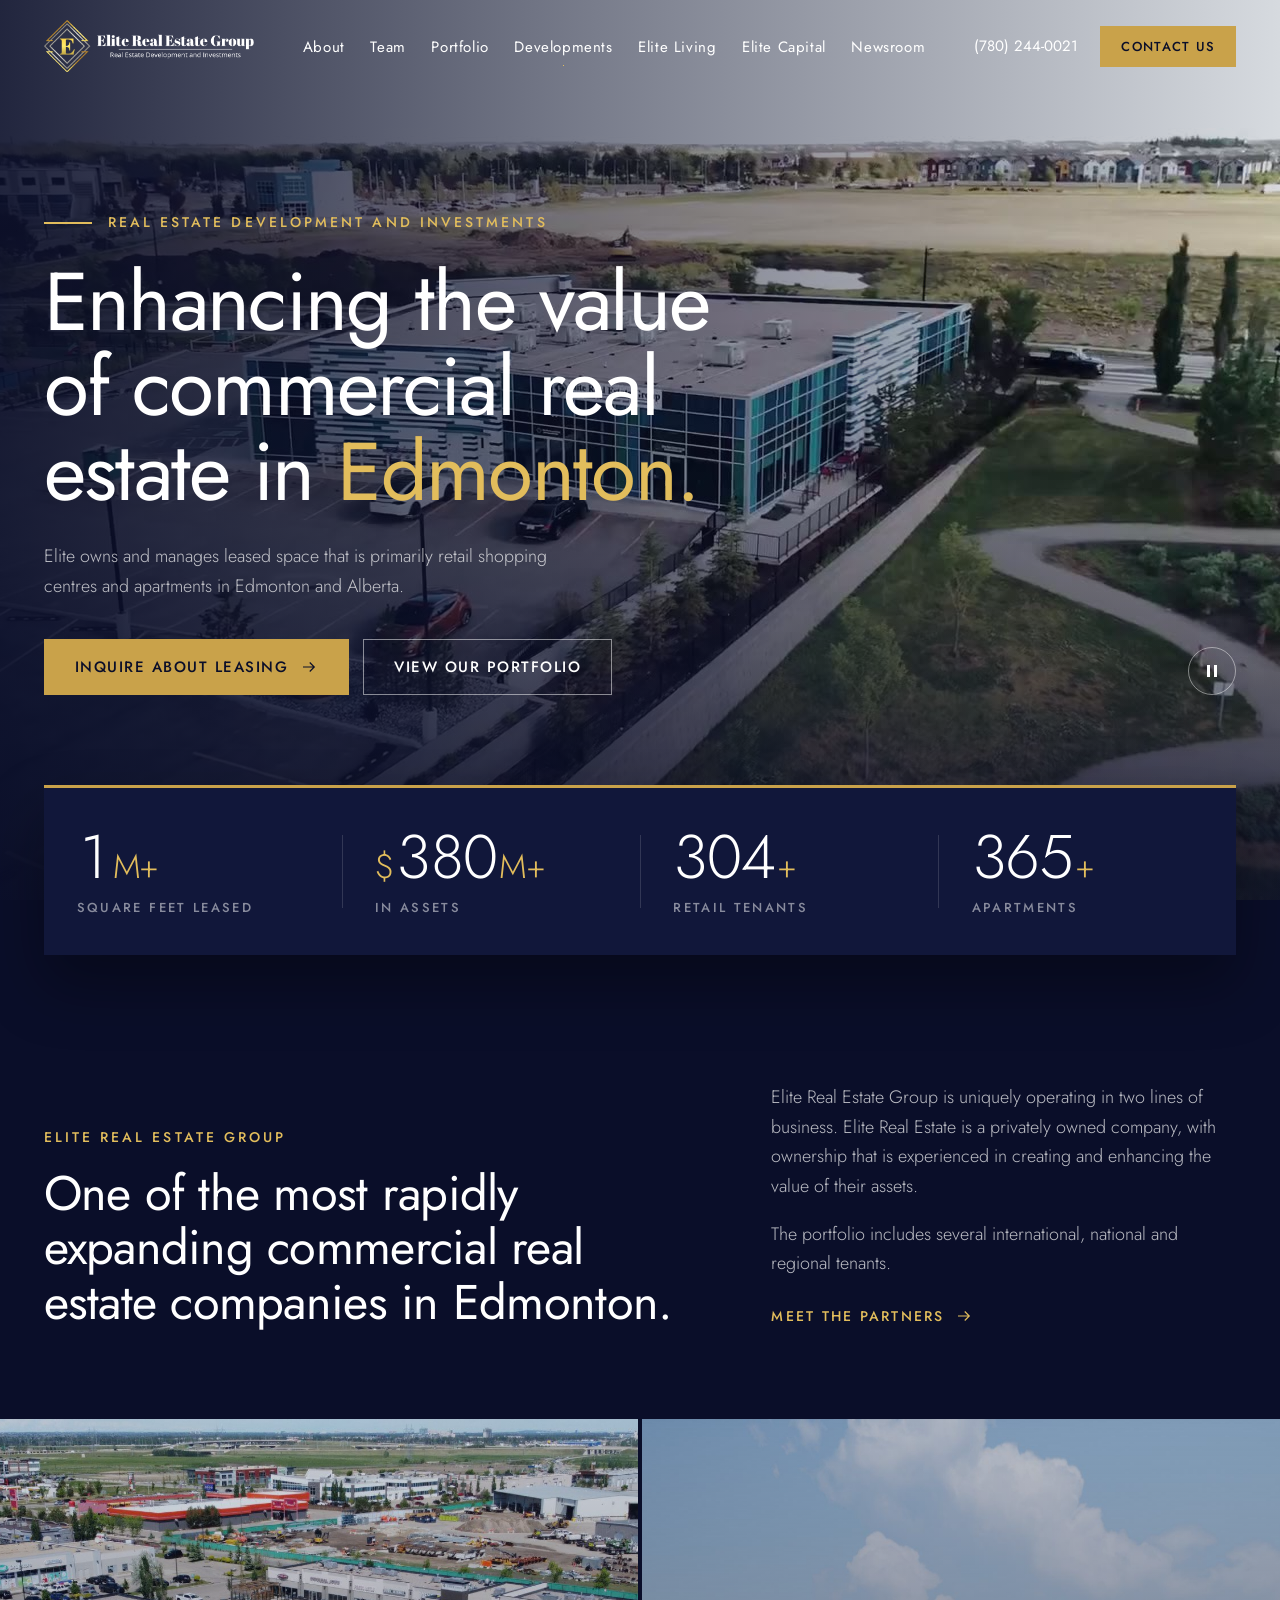
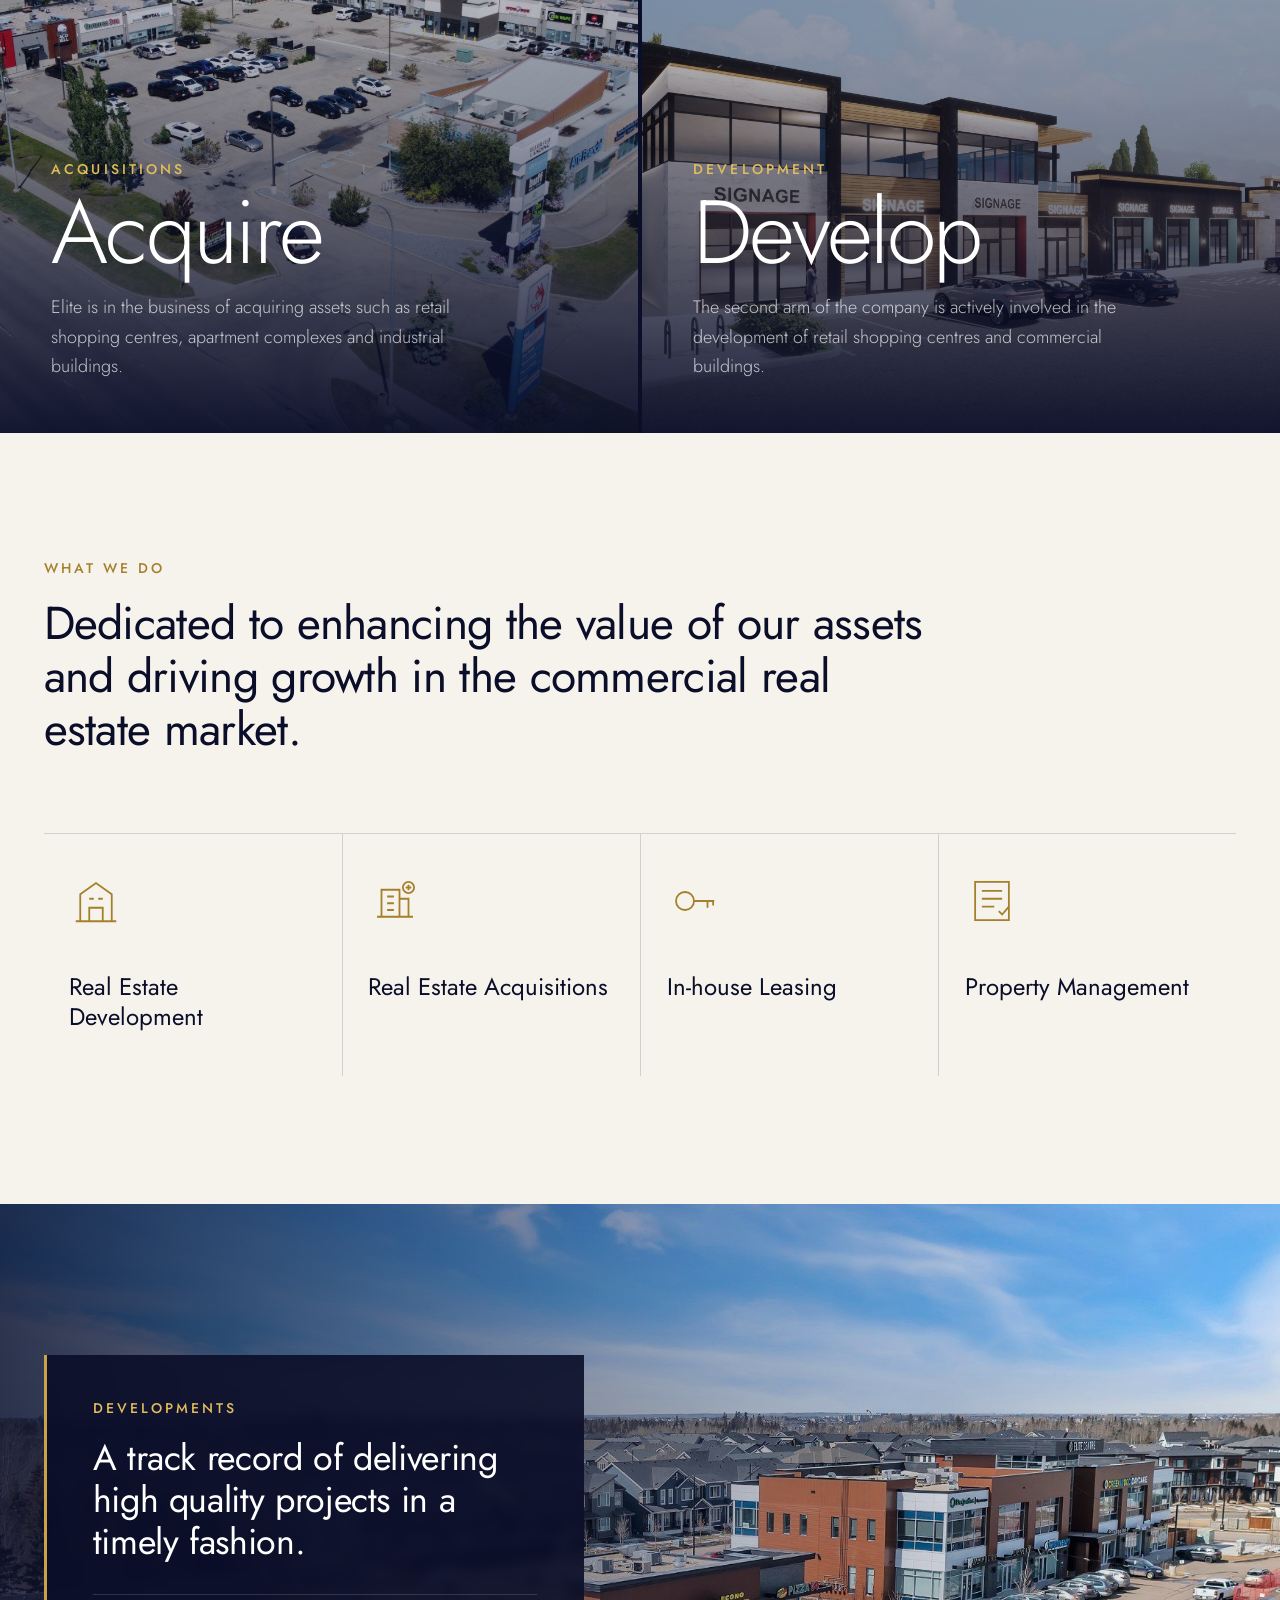
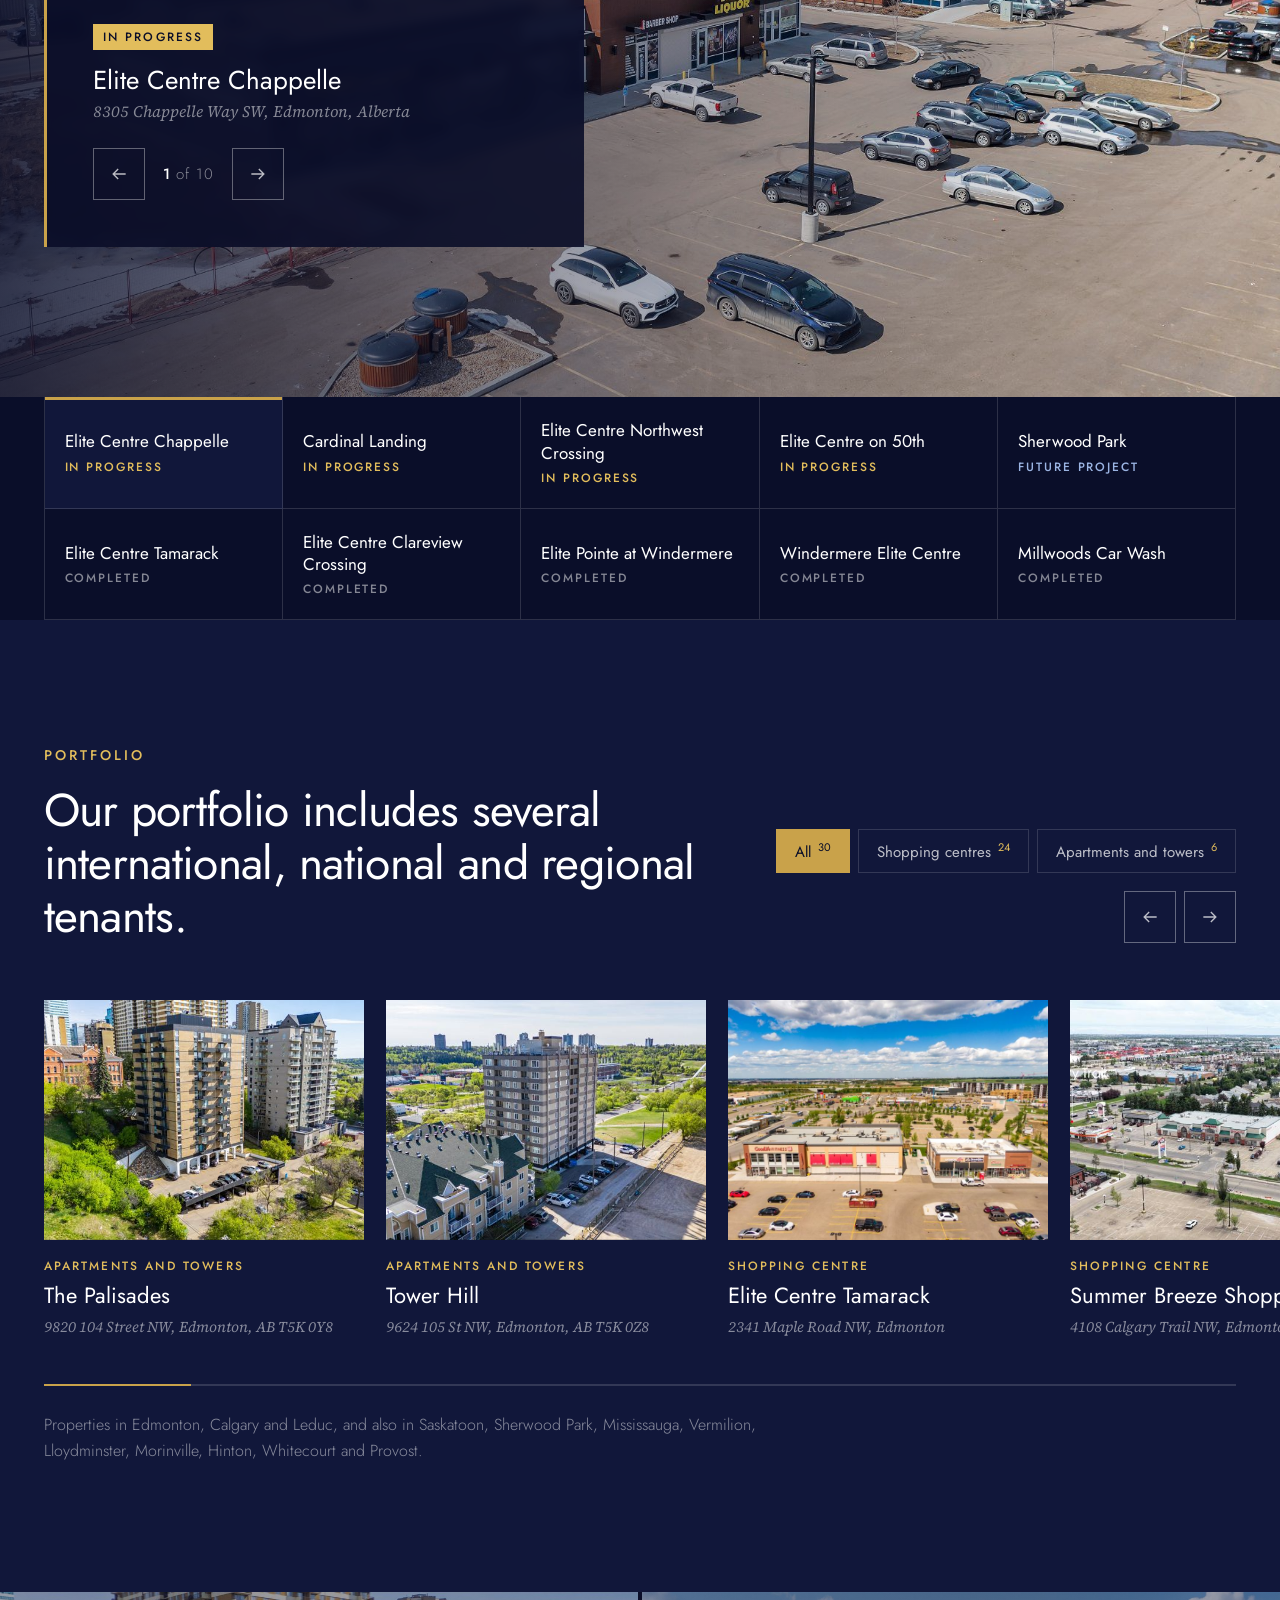
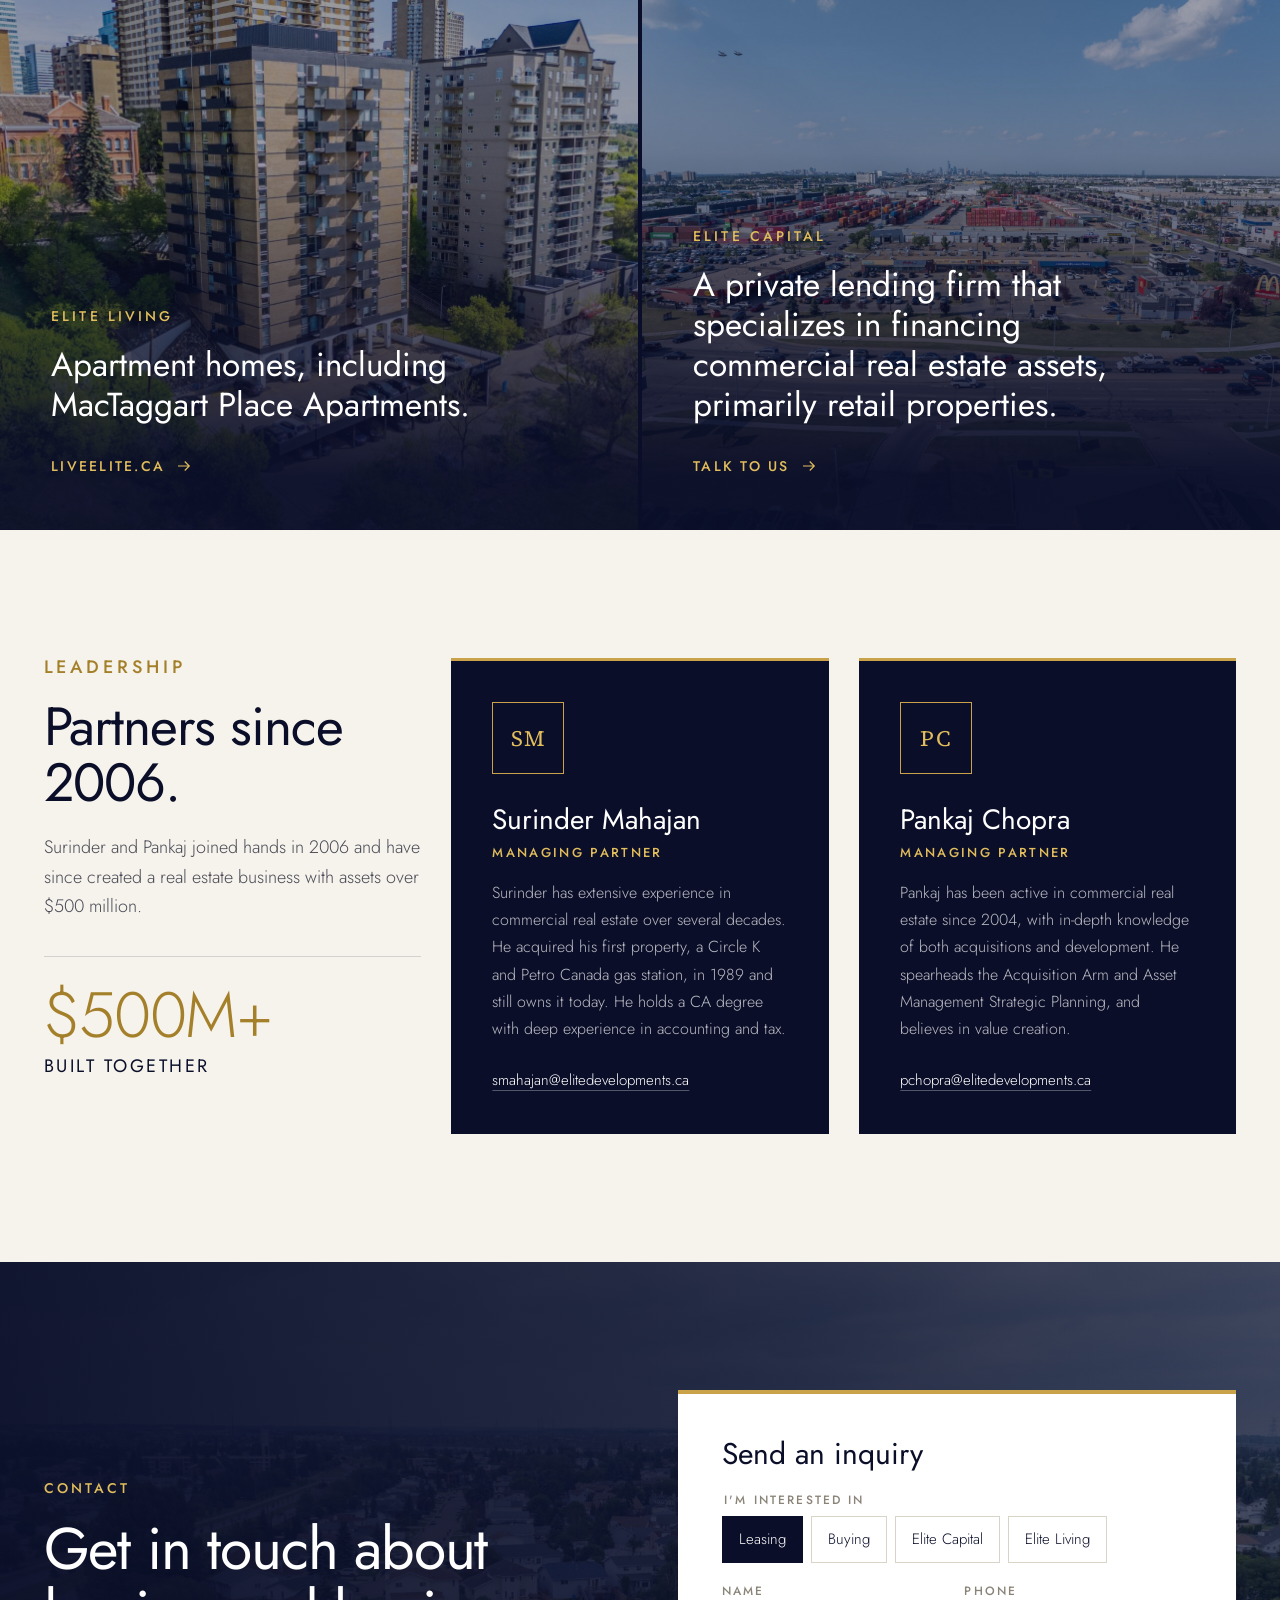
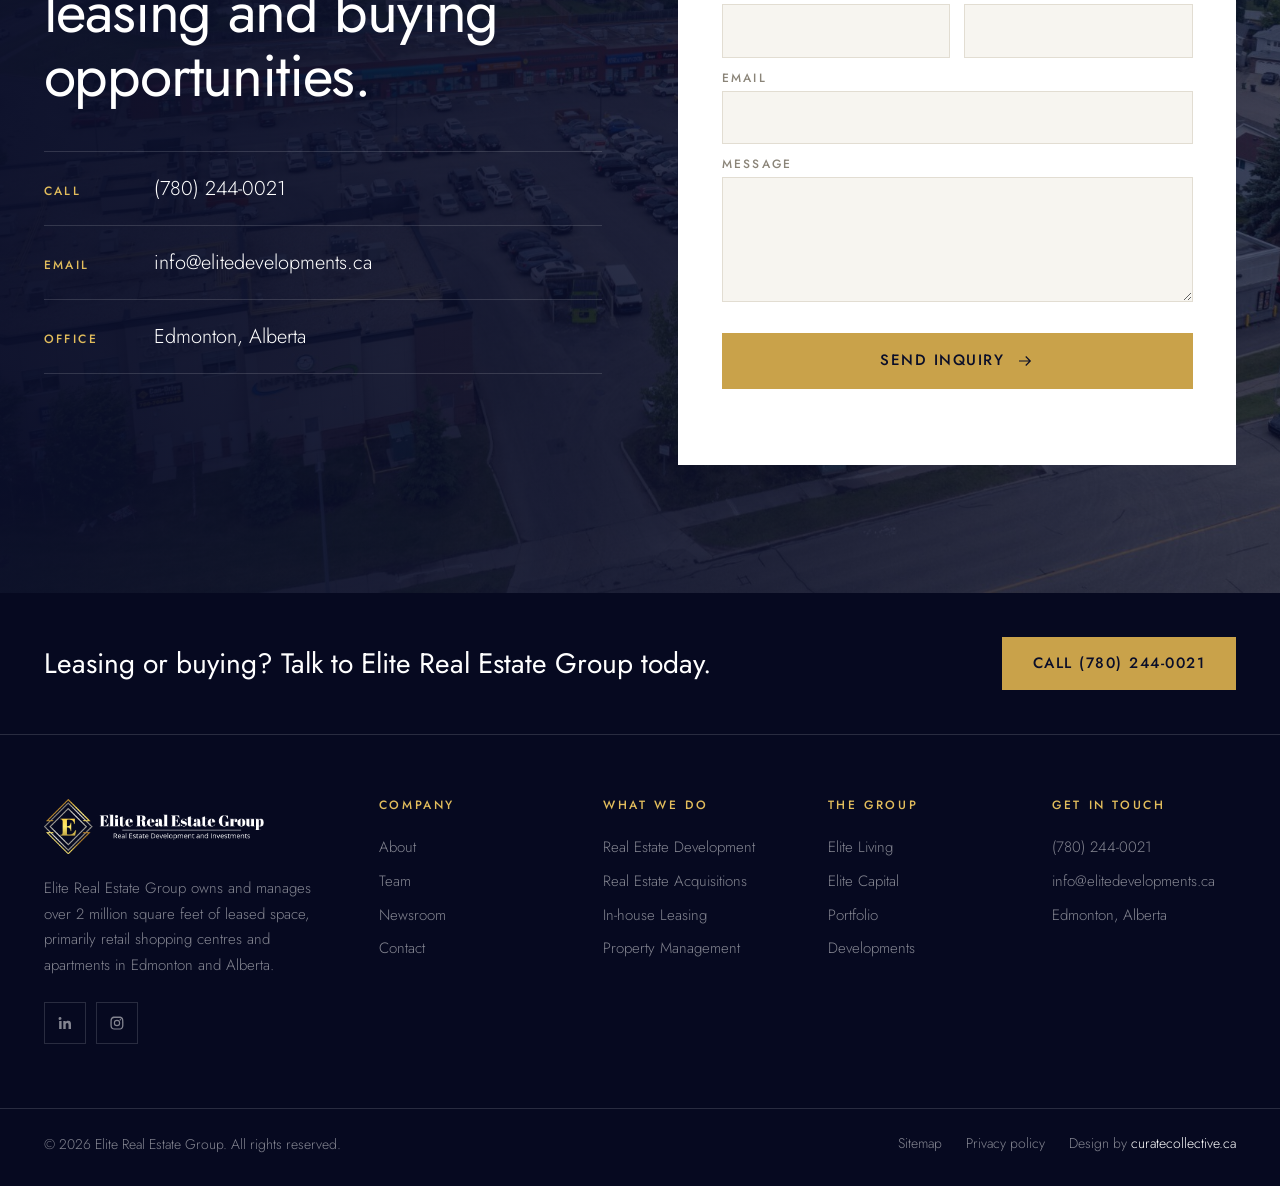
==== commit bb74162f: "Redesign Homepage V2: bold corporate navy and gold, full-bleed video hero, developments slider, port" ====
--- a/homepage-v2.html
+++ b/homepage-v2.html
@@ -6,237 +6,463 @@
   <title>Homepage V2 | Elite Real Estate Group | Commercial Real Estate in Edmonton</title>
   <meta name="description" content="Elite Real Estate Group owns and manages over 2 million square feet of leased space in Edmonton and Alberta, with over $625M in assets, 500 retail tenants and 600 apartments.">
   <meta name="robots" content="noindex">
-  <meta name="theme-color" content="#f5f1ea">
-  <link rel="preload" href="assets/fonts/jost-latin-300-normal.woff2" as="font" type="font/woff2" crossorigin>
+  <meta name="theme-color" content="#0a0e29">
+  <link rel="preload" href="assets/fonts/jost-latin-400-normal.woff2" as="font" type="font/woff2" crossorigin>
   <link rel="stylesheet" href="assets/css/v2.css">
 </head>
 <body>
   <a class="skip" href="#main">Skip to content</a>
 
-  <header class="mast">
-    <div class="wrap mast-in">
-      <a class="mast-logo" href="#top" aria-label="Elite Real Estate Group home"><img src="assets/images/logo-footer.png" alt="Elite Real Estate Group, Real Estate Development and Investments" width="210" height="53"></a>
-      <nav class="mast-nav" aria-label="Main"><ul><li><a href="#" data-nolink>About</a></li><li><a href="#" data-nolink>Team</a></li><li><a href="#" data-nolink>Portfolio</a></li><li><a href="#" data-nolink>Developments</a></li><li><a href="#" data-nolink>Elite Living</a></li><li><a href="#" data-nolink>Elite Capital</a></li><li><a href="#" data-nolink>Newsroom</a></li><li><a href="#" data-nolink>Contact</a></li></ul></nav>
-      <a class="mast-call" href="tel:+17802440021"><span>Call</span> (780) 244-0021</a>
-      <button class="mast-burger" aria-expanded="false" aria-controls="mmenu" aria-label="Open menu"><span>Menu</span></button>
-    </div>
-    <div class="mmenu" id="mmenu" hidden>
-      <ul>
-        <li><a href="#" data-nolink>About</a></li>
-        <li><a href="#" data-nolink>Team</a></li>
-        <li><a href="#" data-nolink>Portfolio</a></li>
-        <li><a href="#" data-nolink>Developments</a></li>
-        <li><a href="#" data-nolink>Elite Living</a></li>
-        <li><a href="#" data-nolink>Elite Capital</a></li>
-        <li><a href="#" data-nolink>Newsroom</a></li>
-        <li><a href="#" data-nolink>Contact</a></li>
-      </ul>
-      <p><a href="tel:+17802440021">(780) 244-0021</a><br><a href="mailto:info@elitedevelopments.ca">info@elitedevelopments.ca</a></p>
+  <header class="hd" id="hd">
+    <div class="hd-in">
+      <a class="hd-logo" href="#top" aria-label="Elite Real Estate Group home"><img src="assets/images/logo-header.png" alt="Elite Real Estate Group, Real Estate Development and Investments" width="230" height="58"></a>
+      <nav class="hd-nav" aria-label="Main"><ul><li><a href="#" data-nolink>About</a></li><li><a href="#" data-nolink>Team</a></li><li><a href="#" data-nolink>Portfolio</a></li><li><a href="#" data-nolink>Developments</a></li><li><a href="#" data-nolink>Elite Living</a></li><li><a href="#" data-nolink>Elite Capital</a></li><li><a href="#" data-nolink>Newsroom</a></li></ul></nav>
+      <div class="hd-right">
+        <a class="hd-tel" href="tel:+17802440021">(780) 244-0021</a>
+        <a class="btn btn-gold btn-sm" href="#contact">Contact us</a>
+        <button class="hd-burger" type="button" aria-expanded="false" aria-controls="drawer" aria-label="Open menu"><i></i><i></i><i></i></button>
+      </div>
     </div>
   </header>
+  <div class="drawer" id="drawer" hidden>
+    <ul><li><a href="#" data-nolink>About</a></li><li><a href="#" data-nolink>Team</a></li><li><a href="#" data-nolink>Portfolio</a></li><li><a href="#" data-nolink>Developments</a></li><li><a href="#" data-nolink>Elite Living</a></li><li><a href="#" data-nolink>Elite Capital</a></li><li><a href="#" data-nolink>Newsroom</a></li><li><a href="#" data-nolink>Contact</a></li></ul>
+    <div class="drawer-foot">
+      <a href="tel:+17802440021">(780) 244-0021</a>
+      <a href="mailto:info@elitedevelopments.ca">info@elitedevelopments.ca</a>
+    </div>
+  </div>
 
   <main id="main">
-
-    <!-- Opening: typeset headline with inline pictures -->
-    <section class="open" id="top" aria-labelledby="open-title">
+    <section class="hero" id="top" aria-labelledby="hero-title">
+      <video class="hero-vid" autoplay muted loop playsinline preload="metadata" poster="assets/images/hero-poster.jpg" aria-hidden="true"><source src="assets/images/hero.mp4" type="video/mp4"></video>
+      <div class="hero-shade" aria-hidden="true"></div>
+      <div class="wrap hero-in">
+        <p class="hero-kick rise" style="--d:.1s"><span class="bar" aria-hidden="true"></span>Real Estate Development and Investments</p>
+        <h1 id="hero-title" class="rise" style="--d:.25s">Enhancing the value of commercial real estate in <span class="gold">Edmonton.</span></h1>
+        <p class="hero-lede rise" style="--d:.4s">Elite owns and manages leased space that is primarily retail shopping centres and apartments in Edmonton and Alberta.</p>
+        <div class="hero-ctas rise" style="--d:.55s">
+          <a class="btn btn-gold" href="#contact">Inquire about leasing <svg viewBox="0 0 24 24" aria-hidden="true"><path d="M4 12h15M13 6l6 6-6 6" fill="none" stroke="currentColor" stroke-width="1.6"/></svg></a>
+          <a class="btn btn-line" href="#portfolio">View our portfolio</a>
+        </div>
+      </div>
+      <button class="hero-pause" type="button" aria-pressed="false" aria-label="Pause background video"><span></span></button>
+    </section>
+
+    <section class="stats" aria-label="Elite Real Estate Group at a glance">
       <div class="wrap">
-        <p class="open-meta up" style="--d:.05s"><span>Elite Real Estate Group</span><span>Edmonton, Alberta</span><span>Real Estate Development and Investments</span></p>
-        <h1 id="open-title" class="open-title">
-          <span class="up" style="--d:.15s">Enhancing <span class="chip chip-round" aria-hidden="true"><video autoplay muted loop playsinline preload="metadata" poster="assets/images/hero-poster.jpg"><source src="assets/images/hero.mp4" type="video/mp4"></video></span> the value</span>
-          <span class="up" style="--d:.28s">of <span class="chip chip-img" aria-hidden="true"><img src="assets/images/port/elite-centre-parsons-sm.jpg" alt=""></span> commercial</span>
-          <span class="up" style="--d:.41s">real estate in <em>Edmonton.</em></span>
-        </h1>
-      </div>
-      <div class="wrap open-row">
-        <p class="open-lede up" style="--d:.6s">Elite owns and manages leased space that is primarily retail shopping centres and apartments in Edmonton and Alberta. One of the most rapidly expanding commercial real estate companies in the city.</p>
-        <div class="open-ctas up" style="--d:.7s">
-          <a class="pill pill-dark" href="#talk">Inquire about leasing</a>
-          <a class="pill" href="#talk">Buying opportunities</a>
-        </div>
-      </div>
-      <figure class="open-film up" style="--d:.8s">
-        <video class="film" autoplay muted loop playsinline preload="metadata" poster="assets/images/hero-poster.jpg" aria-hidden="true"><source src="assets/images/hero.mp4" type="video/mp4"></video>
-        <figcaption><span>Aerial footage from across the Elite portfolio</span><button class="film-btn" type="button" aria-pressed="false">Pause</button></figcaption>
-      </figure>
+        <dl class="stats-in" data-stats>
+          <div><dt><span data-n="2">0</span><small>M+</small></dt><dd>Square feet leased</dd></div>
+          <div><dt><small>$</small><span data-n="625">0</span><small>M+</small></dt><dd>In assets</dd></div>
+          <div><dt><span data-n="500">0</span><small>+</small></dt><dd>Retail tenants</dd></div>
+          <div><dt><span data-n="600">0</span><small>+</small></dt><dd>Apartments</dd></div>
+        </dl>
+      </div>
+    </section>
+
+    <section class="intro" aria-labelledby="intro-title">
+      <div class="wrap intro-grid">
+        <div class="reveal">
+          <p class="kick">Elite Real Estate Group</p>
+          <h2 id="intro-title">One of the most rapidly expanding commercial real estate companies in Edmonton.</h2>
+        </div>
+        <div class="intro-copy reveal">
+          <p>Elite Real Estate Group is uniquely operating in two lines of business. Elite Real Estate is a privately owned company, with ownership that is experienced in creating and enhancing the value of their assets.</p>
+          <p>The portfolio includes several international, national and regional tenants.</p>
+          <a class="link-gold" href="#leadership">Meet the partners <svg viewBox="0 0 24 24" aria-hidden="true"><path d="M4 12h15M13 6l6 6-6 6" fill="none" stroke="currentColor" stroke-width="1.6"/></svg></a>
+        </div>
+      </div>
+      <div class="arms">
+        <article class="arm reveal">
+          <img src="assets/images/port/elite-centre-ellerslie-landing.jpg" alt="Elite Centre Ellerslie Landing, an Elite acquisition in Edmonton" loading="lazy">
+          <div class="arm-body">
+            <p class="kick">Acquisitions</p>
+            <h3>Acquire</h3>
+            <p>Elite is in the business of acquiring assets such as retail shopping centres, apartment complexes and industrial buildings.</p>
+          </div>
+        </article>
+        <article class="arm reveal">
+          <img src="assets/images/dev/cardinal-landing.jpg" alt="Rendering of Cardinal Landing, an Elite development" loading="lazy">
+          <div class="arm-body">
+            <p class="kick">Development</p>
+            <h3>Develop</h3>
+            <p>The second arm of the company is actively involved in the development of retail shopping centres and commercial buildings.</p>
+          </div>
+        </article>
+      </div>
+    </section>
+
+    <section class="svc" aria-labelledby="svc-title">
       <div class="wrap">
-        <dl class="tally" data-tally>
-          <div><dt><span data-n="2">2</span>M+</dt><dd>square feet of leased space</dd></div>
-          <div><dt>$<span data-n="625">625</span>M+</dt><dd>in assets</dd></div>
-          <div><dt><span data-n="500">500</span>+</dt><dd>retail tenants</dd></div>
-          <div><dt><span data-n="600">600</span>+</dt><dd>apartments</dd></div>
-        </dl>
-      </div>
-    </section>
-
-    <!-- Story: magazine spread -->
-    <section class="story" aria-labelledby="story-title">
-      <div class="wrap story-grid">
-        <div class="story-side reveal">
-          <p class="eyebrow">Who we are</p>
-          <h2 id="story-title">Two lines of business, one owner group.</h2>
-        </div>
-        <div class="story-text reveal">
-          <p class="dropcap">Elite Real Estate Group is a privately owned commercial real estate company in Edmonton. Elite is in the business of acquiring assets such as retail shopping centres, apartment complexes and industrial buildings. The second arm of the company is actively involved in the development of retail shopping centres and commercial buildings.</p>
-          <p>The ownership is experienced in creating and enhancing the value of their assets, and the portfolio includes several international, national and regional tenants.</p>
-        </div>
-        <figure class="story-img story-img-a reveal"><img src="assets/images/port/the-palisades-sm.jpg" alt="The Palisades apartments, 9820 104 Street NW, Edmonton" loading="lazy"><figcaption>The Palisades, 104 Street NW</figcaption></figure>
-        <figure class="story-img story-img-b reveal"><img src="assets/images/port/elite-centre-tamarack-sm.jpg" alt="Elite Centre Tamarack, 2341 Maple Road NW, Edmonton" loading="lazy"><figcaption>Elite Centre Tamarack, Maple Road NW</figcaption></figure>
-        <blockquote class="story-quote reveal"><p>Dedicated to enhancing the value of its assets and driving growth in the commercial real estate market.</p></blockquote>
-      </div>
-    </section>
-
-    <!-- Services as a sentence -->
-    <section class="verbs" aria-labelledby="verbs-title">
+        <div class="svc-head reveal">
+          <p class="kick">What we do</p>
+          <h2 id="svc-title">Dedicated to enhancing the value of our assets and driving growth in the commercial real estate market.</h2>
+        </div>
+        <ul class="svc-row">
+          <li class="reveal"><svg viewBox="0 0 48 48" aria-hidden="true"><path d="M6 42h36M10 42V18l14-10 14 10v24M18 42V30h12v12M18 22h4M26 22h4" fill="none" stroke="currentColor" stroke-width="1.6"/></svg><h3>Real Estate Development</h3></li>
+          <li class="reveal"><svg viewBox="0 0 48 48" aria-hidden="true"><path d="M8 38h32M12 38V14h16v24M28 22h8v16M17 20h6M17 26h6M17 32h6" fill="none" stroke="currentColor" stroke-width="1.6"/><circle cx="36" cy="12" r="5" fill="none" stroke="currentColor" stroke-width="1.6"/><path d="M36 9.5v5M33.5 12h5" stroke="currentColor" stroke-width="1.6"/></svg><h3>Real Estate Acquisitions</h3></li>
+          <li class="reveal"><svg viewBox="0 0 48 48" aria-hidden="true"><circle cx="16" cy="24" r="8" fill="none" stroke="currentColor" stroke-width="1.6"/><path d="M24 24h18M36 24v6M41 24v4" fill="none" stroke="currentColor" stroke-width="1.6"/></svg><h3>In-house Leasing</h3></li>
+          <li class="reveal"><svg viewBox="0 0 48 48" aria-hidden="true"><rect x="9" y="7" width="30" height="34" fill="none" stroke="currentColor" stroke-width="1.6"/><path d="M15 15h18M15 22h18M15 29h11M30 33l3 3 6-7" fill="none" stroke="currentColor" stroke-width="1.6"/></svg><h3>Property Management</h3></li>
+        </ul>
+      </div>
+    </section>
+
+    <section class="dv" id="developments" aria-labelledby="dv-title">
+      <div class="dv-stage" aria-live="polite">
+          <article class="dv-slide is-on" data-i="0" aria-hidden="false">
+            <img src="assets/images/dev/elite-centre-chappelle.jpg" alt="Elite Centre Chappelle, 8305 Chappelle Way SW, Edmonton, Alberta" loading="eager">
+          </article>
+          <article class="dv-slide" data-i="1" aria-hidden="true">
+            <img src="assets/images/dev/cardinal-landing.jpg" alt="Cardinal Landing, Edmonton, Alberta" loading="lazy">
+          </article>
+          <article class="dv-slide" data-i="2" aria-hidden="true">
+            <img src="assets/images/dev/elite-centre-northwest-crossing.jpg" alt="Elite Centre Northwest Crossing, 403 Mistatim Way, Edmonton, Alberta" loading="lazy">
+          </article>
+          <article class="dv-slide" data-i="3" aria-hidden="true">
+            <img src="assets/images/dev/elite-centre-on-50th.jpg" alt="Elite Centre on 50th, 4905 Roper Road NW, Edmonton, Alberta" loading="lazy">
+          </article>
+          <article class="dv-slide" data-i="4" aria-hidden="true">
+            <img src="assets/images/dev/sherwood-park.jpg" alt="Sherwood Park, Lakeland Dr and Buckingham Dr, Sherwood Park, Alberta" loading="lazy">
+          </article>
+          <article class="dv-slide" data-i="5" aria-hidden="true">
+            <img src="assets/images/dev/elite-centre-tamarack.jpg" alt="Elite Centre Tamarack, 2341 Maple Road NW, Edmonton, Alberta" loading="lazy">
+          </article>
+          <article class="dv-slide" data-i="6" aria-hidden="true">
+            <img src="assets/images/dev/elite-centre-clareview-crossing.jpg" alt="Elite Centre Clareview Crossing, Edmonton" loading="lazy">
+          </article>
+          <article class="dv-slide" data-i="7" aria-hidden="true">
+            <img src="assets/images/dev/elite-pointe-at-windermere.jpg" alt="Elite Pointe at Windermere, Edmonton" loading="lazy">
+          </article>
+          <article class="dv-slide" data-i="8" aria-hidden="true">
+            <img src="assets/images/dev/windermere-elite-centre.jpg" alt="Windermere Elite Centre, Edmonton" loading="lazy">
+          </article>
+          <article class="dv-slide" data-i="9" aria-hidden="true">
+            <img src="assets/images/dev/millwoods-car-wash.jpg" alt="Millwoods Car Wash, 3606 82 Street NW, Edmonton, Alberta" loading="lazy">
+          </article>
+        <div class="dv-shade" aria-hidden="true"></div>
+        <div class="wrap dv-over">
+          <div class="dv-card">
+            <p class="kick">Developments</p>
+            <h2 id="dv-title">A track record of delivering high quality projects in a timely fashion.</h2>
+            <div class="dv-now">
+              <span class="dv-st" data-dv-st>In progress</span>
+              <p class="dv-name" data-dv-name>Elite Centre Chappelle</p>
+              <p class="dv-addr" data-dv-addr>8305 Chappelle Way SW, Edmonton, Alberta</p>
+            </div>
+            <div class="dv-ctrl">
+              <button type="button" class="dv-arr" data-dv="-1" aria-label="Previous development"><svg viewBox="0 0 24 24" aria-hidden="true"><path d="M20 12H5M11 6l-6 6 6 6" fill="none" stroke="currentColor" stroke-width="1.6"/></svg></button>
+              <span class="dv-count"><b data-dv-i>1</b> of 10</span>
+              <button type="button" class="dv-arr" data-dv="1" aria-label="Next development"><svg viewBox="0 0 24 24" aria-hidden="true"><path d="M4 12h15M13 6l6 6-6 6" fill="none" stroke="currentColor" stroke-width="1.6"/></svg></button>
+            </div>
+          </div>
+        </div>
+      </div>
       <div class="wrap">
-        <p class="eyebrow eyebrow-light reveal">What we do</p>
-        <h2 id="verbs-title" class="verbs-line reveal">We <span class="v v1">develop</span>, <span class="v v2">acquire</span>, <span class="v v3">lease</span> and <span class="v v4">manage</span>.</h2>
-        <ul class="verbs-list reveal">
-          <li><span class="sw sw1"></span>Real Estate Development</li>
-          <li><span class="sw sw2"></span>Real Estate Acquisitions</li>
-          <li><span class="sw sw3"></span>In-house Leasing</li>
-          <li><span class="sw sw4"></span>Property Management</li>
-        </ul>
-      </div>
-    </section>
-
-    <!-- Now building: staggered spread -->
-    <section class="build" aria-labelledby="build-title">
+        <ul class="dv-list"><li><button type="button" class="dv-pick is-on" data-i="0" data-st="progress" data-name="Elite Centre Chappelle" data-addr="8305 Chappelle Way SW, Edmonton, Alberta"><span class="dv-pick-name">Elite Centre Chappelle</span><span class="dv-pick-st st-progress">In progress</span></button></li><li><button type="button" class="dv-pick" data-i="1" data-st="progress" data-name="Cardinal Landing" data-addr="Edmonton, Alberta"><span class="dv-pick-name">Cardinal Landing</span><span class="dv-pick-st st-progress">In progress</span></button></li><li><button type="button" class="dv-pick" data-i="2" data-st="progress" data-name="Elite Centre Northwest Crossing" data-addr="403 Mistatim Way, Edmonton, Alberta"><span class="dv-pick-name">Elite Centre Northwest Crossing</span><span class="dv-pick-st st-progress">In progress</span></button></li><li><button type="button" class="dv-pick" data-i="3" data-st="progress" data-name="Elite Centre on 50th" data-addr="4905 Roper Road NW, Edmonton, Alberta"><span class="dv-pick-name">Elite Centre on 50th</span><span class="dv-pick-st st-progress">In progress</span></button></li><li><button type="button" class="dv-pick" data-i="4" data-st="future" data-name="Sherwood Park" data-addr="Lakeland Dr and Buckingham Dr, Sherwood Park, Alberta"><span class="dv-pick-name">Sherwood Park</span><span class="dv-pick-st st-future">Future project</span></button></li><li><button type="button" class="dv-pick" data-i="5" data-st="completed" data-name="Elite Centre Tamarack" data-addr="2341 Maple Road NW, Edmonton, Alberta"><span class="dv-pick-name">Elite Centre Tamarack</span><span class="dv-pick-st st-completed">Completed</span></button></li><li><button type="button" class="dv-pick" data-i="6" data-st="completed" data-name="Elite Centre Clareview Crossing" data-addr="Edmonton"><span class="dv-pick-name">Elite Centre Clareview Crossing</span><span class="dv-pick-st st-completed">Completed</span></button></li><li><button type="button" class="dv-pick" data-i="7" data-st="completed" data-name="Elite Pointe at Windermere" data-addr="Edmonton"><span class="dv-pick-name">Elite Pointe at Windermere</span><span class="dv-pick-st st-completed">Completed</span></button></li><li><button type="button" class="dv-pick" data-i="8" data-st="completed" data-name="Windermere Elite Centre" data-addr="Edmonton"><span class="dv-pick-name">Windermere Elite Centre</span><span class="dv-pick-st st-completed">Completed</span></button></li><li><button type="button" class="dv-pick" data-i="9" data-st="completed" data-name="Millwoods Car Wash" data-addr="3606 82 Street NW, Edmonton, Alberta"><span class="dv-pick-name">Millwoods Car Wash</span><span class="dv-pick-st st-completed">Completed</span></button></li></ul>
+      </div>
+    </section>
+
+    <section class="pf" id="portfolio" aria-labelledby="pf-title">
+      <div class="wrap pf-head">
+        <div class="reveal">
+          <p class="kick">Portfolio</p>
+          <h2 id="pf-title">Our portfolio includes several international, national and regional tenants.</h2>
+        </div>
+        <div class="pf-tools reveal">
+          <div class="pf-tabs" role="group" aria-label="Filter portfolio">
+            <button type="button" class="is-on" data-cat="all" aria-pressed="true">All <sup>30</sup></button>
+            <button type="button" data-cat="retail" aria-pressed="false">Shopping centres <sup>24</sup></button>
+            <button type="button" data-cat="res" aria-pressed="false">Apartments and towers <sup>6</sup></button>
+          </div>
+          <div class="pf-arrows">
+            <button type="button" data-rl="-1" aria-label="Scroll portfolio left"><svg viewBox="0 0 24 24" aria-hidden="true"><path d="M20 12H5M11 6l-6 6 6 6" fill="none" stroke="currentColor" stroke-width="1.6"/></svg></button>
+            <button type="button" data-rl="1" aria-label="Scroll portfolio right"><svg viewBox="0 0 24 24" aria-hidden="true"><path d="M4 12h15M13 6l6 6-6 6" fill="none" stroke="currentColor" stroke-width="1.6"/></svg></button>
+          </div>
+        </div>
+      </div>
+      <ul class="rail" data-rail tabindex="0" aria-label="Portfolio properties">
+          <li class="rl-card" data-cat="res">
+            <div class="rl-img"><img src="assets/images/port/the-palisades-sm.jpg" alt="The Palisades" loading="lazy"></div>
+            <p class="rl-kind">Apartments and towers</p>
+            <h3>The Palisades</h3>
+            <p class="rl-addr">9820 104 Street NW, Edmonton, AB T5K 0Y8</p>
+          </li>
+          <li class="rl-card" data-cat="res">
+            <div class="rl-img"><img src="assets/images/port/tower-hill-sm.jpg" alt="Tower Hill" loading="lazy"></div>
+            <p class="rl-kind">Apartments and towers</p>
+            <h3>Tower Hill</h3>
+            <p class="rl-addr">9624 105 St NW, Edmonton, AB T5K 0Z8</p>
+          </li>
+          <li class="rl-card" data-cat="retail">
+            <div class="rl-img"><img src="assets/images/port/elite-centre-tamarack-sm.jpg" alt="Elite Centre Tamarack" loading="lazy"></div>
+            <p class="rl-kind">Shopping centre</p>
+            <h3>Elite Centre Tamarack</h3>
+            <p class="rl-addr">2341 Maple Road NW, Edmonton</p>
+          </li>
+          <li class="rl-card" data-cat="retail">
+            <div class="rl-img"><img src="assets/images/port/summer-breeze-shopping-centre-sm.jpg" alt="Summer Breeze Shopping Centre" loading="lazy"></div>
+            <p class="rl-kind">Shopping centre</p>
+            <h3>Summer Breeze Shopping Centre</h3>
+            <p class="rl-addr">4108 Calgary Trail NW, Edmonton, AB</p>
+          </li>
+          <li class="rl-card" data-cat="retail">
+            <div class="rl-img"><img src="assets/images/port/elite-centre-ellerslie-landing-sm.jpg" alt="Elite Centre Ellerslie Landing" loading="lazy"></div>
+            <p class="rl-kind">Shopping centre</p>
+            <h3>Elite Centre Ellerslie Landing</h3>
+            <p class="rl-addr">9204 Ellerslie Rd SW, Edmonton, AB T6X 0K6</p>
+          </li>
+          <li class="rl-card" data-cat="retail">
+            <div class="rl-img"><img src="assets/images/port/elite-centre-parsons-sm.jpg" alt="Elite Centre Parsons" loading="lazy"></div>
+            <p class="rl-kind">Shopping centre</p>
+            <h3>Elite Centre Parsons</h3>
+            <p class="rl-addr">3408 99 St NW, Edmonton, AB</p>
+          </li>
+          <li class="rl-card" data-cat="retail">
+            <div class="rl-img"><img src="assets/images/port/elite-centre-daly-grove-sm.jpg" alt="Elite Centre Daly Grove" loading="lazy"></div>
+            <p class="rl-kind">Shopping centre</p>
+            <h3>Elite Centre Daly Grove</h3>
+            <p class="rl-addr">4205 23 AVE NW, Edmonton</p>
+          </li>
+          <li class="rl-card" data-cat="retail">
+            <div class="rl-img"><img src="assets/images/port/elite-centre-chappelle-sm.jpg" alt="Elite Centre Chappelle" loading="lazy"></div>
+            <p class="rl-kind">Shopping centre</p>
+            <h3>Elite Centre Chappelle</h3>
+            <p class="rl-addr">8305 Chappelle Way SW, Edmonton</p>
+          </li>
+          <li class="rl-card" data-cat="retail">
+            <div class="rl-img"><img src="assets/images/port/elite-centre-macewan-sm.jpg" alt="Elite Centre MacEwan" loading="lazy"></div>
+            <p class="rl-kind">Shopping centre</p>
+            <h3>Elite Centre MacEwan</h3>
+            <p class="rl-addr">16 MacEwan Drive NW, Calgary, AB</p>
+          </li>
+          <li class="rl-card" data-cat="retail">
+            <div class="rl-img"><img src="assets/images/port/elite-centre-palisades-sm.jpg" alt="Elite Centre Palisades" loading="lazy"></div>
+            <p class="rl-kind">Shopping centre</p>
+            <h3>Elite Centre Palisades</h3>
+            <p class="rl-addr">127th Street NW &amp; 140th Avenue NW, Edmonton</p>
+          </li>
+          <li class="rl-card" data-cat="retail">
+            <div class="rl-img"><img src="assets/images/port/elite-centre-bluequill-sm.jpg" alt="Elite Centre Bluequill" loading="lazy"></div>
+            <p class="rl-kind">Shopping centre</p>
+            <h3>Elite Centre Bluequill</h3>
+            <p class="rl-addr">348 Saddleback Road NW, Edmonton, AB</p>
+          </li>
+          <li class="rl-card" data-cat="retail">
+            <div class="rl-img"><img src="assets/images/port/elite-centre-clareview-crossing-sm.jpg" alt="Elite Centre Clareview Crossing" loading="lazy"></div>
+            <p class="rl-kind">Shopping centre</p>
+            <h3>Elite Centre Clareview Crossing</h3>
+            <p class="rl-addr">13750 50 St, Edmonton</p>
+          </li>
+          <li class="rl-card" data-cat="retail">
+            <div class="rl-img"><img src="assets/images/port/elite-centre-duggan-sm.jpg" alt="Elite Centre Duggan" loading="lazy"></div>
+            <p class="rl-kind">Shopping centre</p>
+            <h3>Elite Centre Duggan</h3>
+            <p class="rl-addr">4027 106 St. NW, Edmonton</p>
+          </li>
+          <li class="rl-card" data-cat="retail">
+            <div class="rl-img"><img src="assets/images/port/elite-centre-tipaskan-sm.jpg" alt="Elite Centre Tipaskan" loading="lazy"></div>
+            <p class="rl-kind">Shopping centre</p>
+            <h3>Elite Centre Tipaskan</h3>
+            <p class="rl-addr">3606 82 Street NW, Edmonton</p>
+          </li>
+          <li class="rl-card" data-cat="retail">
+            <div class="rl-img"><img src="assets/images/port/elite-centre-nw-crossing-sm.jpg" alt="Elite Centre NW Crossing" loading="lazy"></div>
+            <p class="rl-kind">Shopping centre</p>
+            <h3>Elite Centre NW Crossing</h3>
+            <p class="rl-addr">403 Mistatim Way NW</p>
+          </li>
+          <li class="rl-card" data-cat="retail">
+            <div class="rl-img"><img src="assets/images/port/elite-centre-millcreek-sm.jpg" alt="Elite Centre Millcreek" loading="lazy"></div>
+            <p class="rl-kind">Shopping centre</p>
+            <h3>Elite Centre Millcreek</h3>
+            <p class="rl-addr">4004 50 Street NW, Edmonton</p>
+          </li>
+          <li class="rl-card" data-cat="retail">
+            <div class="rl-img"><img src="assets/images/port/vantage-shopping-centre-sm.jpg" alt="Vantage Shopping Centre" loading="lazy"></div>
+            <p class="rl-kind">Shopping centre</p>
+            <h3>Vantage Shopping Centre</h3>
+            <p class="rl-addr">5110-50 street Leduc, AB</p>
+          </li>
+          <li class="rl-card" data-cat="retail">
+            <div class="rl-img"><img src="assets/images/port/elite-centre-kennedale-sm.jpg" alt="Elite Centre Kennedale" loading="lazy"></div>
+            <p class="rl-kind">Shopping centre</p>
+            <h3>Elite Centre Kennedale</h3>
+            <p class="rl-addr">12981 50th Street NW, Edmonton, AB, T5A 3P3</p>
+          </li>
+          <li class="rl-card" data-cat="retail">
+            <div class="rl-img"><img src="assets/images/port/elite-centre-aspenwood-sm.jpg" alt="Elite Centre Aspenwood" loading="lazy"></div>
+            <p class="rl-kind">Shopping centre</p>
+            <h3>Elite Centre Aspenwood</h3>
+            <p class="rl-addr">4412 36 Avenue NW, Edmonton</p>
+          </li>
+          <li class="rl-card" data-cat="res">
+            <div class="rl-img"><img src="assets/images/port/capital-view-tower-sm.jpg" alt="Capital View Tower" loading="lazy"></div>
+            <p class="rl-kind">Apartments and towers</p>
+            <h3>Capital View Tower</h3>
+            <p class="rl-addr">10711 Saskatchewan Drive NW, Edmonton, AB</p>
+          </li>
+          <li class="rl-card" data-cat="res">
+            <div class="rl-img"><img src="assets/images/port/kingsway-tower-sm.jpg" alt="Kingsway Tower" loading="lazy"></div>
+            <p class="rl-kind">Apartments and towers</p>
+            <h3>Kingsway Tower</h3>
+            <p class="rl-addr">11027 102 Street NW, Edmonton, AB</p>
+          </li>
+          <li class="rl-card" data-cat="res">
+            <div class="rl-img"><img src="assets/images/port/concord-tower-sm.jpg" alt="Concord Tower" loading="lazy"></div>
+            <p class="rl-kind">Apartments and towers</p>
+            <h3>Concord Tower</h3>
+            <p class="rl-addr">11147 Whyte Avenue NW, Edmonton, AB</p>
+          </li>
+          <li class="rl-card" data-cat="res">
+            <div class="rl-img"><img src="assets/images/port/mactaggart-place-apartments-sm.jpg" alt="MacTaggart Place Apartments" loading="lazy"></div>
+            <p class="rl-kind">Apartments and towers</p>
+            <h3>MacTaggart Place Apartments</h3>
+            <p class="rl-addr">5872 Mullen Place NW, Edmonton, AB</p>
+          </li>
+          <li class="rl-card" data-cat="retail">
+            <div class="rl-img"><img src="assets/images/port/elite-centre-whitemud-crossing-sm.jpg" alt="Elite Centre Whitemud Crossing" loading="lazy"></div>
+            <p class="rl-kind">Shopping centre</p>
+            <h3>Elite Centre Whitemud Crossing</h3>
+            <p class="rl-addr">4211 106 Street NW, Edmonton, AB</p>
+          </li>
+          <li class="rl-card" data-cat="retail">
+            <div class="rl-img"><img src="assets/images/port/elite-centre-crossroads-sm.jpg" alt="Elite Centre Crossroads" loading="lazy"></div>
+            <p class="rl-kind">Shopping centre</p>
+            <h3>Elite Centre Crossroads</h3>
+            <p class="rl-addr">4208 Calgary Trail NW, Edmonton, AB</p>
+          </li>
+          <li class="rl-card" data-cat="retail">
+            <div class="rl-img"><img src="assets/images/port/elite-coast-home-centre-sm.jpg" alt="Elite Coast Home Centre" loading="lazy"></div>
+            <p class="rl-kind">Shopping centre</p>
+            <h3>Elite Coast Home Centre</h3>
+            <p class="rl-addr">10804 170 Street NW, Edmonton, AB</p>
+          </li>
+          <li class="rl-card" data-cat="retail">
+            <div class="rl-img"><img src="assets/images/port/elite-centre-k-mall-sm.jpg" alt="Elite Centre K-Mall" loading="lazy"></div>
+            <p class="rl-kind">Shopping centre</p>
+            <h3>Elite Centre K-Mall</h3>
+            <p class="rl-addr">9261 34 Avenue, Edmonton, AB</p>
+          </li>
+          <li class="rl-card" data-cat="retail">
+            <div class="rl-img"><img src="assets/images/port/elite-centre-memorial-square-sm.jpg" alt="Elite Centre Memorial Square" loading="lazy"></div>
+            <p class="rl-kind">Shopping centre</p>
+            <h3>Elite Centre Memorial Square</h3>
+            <p class="rl-addr">5268 Memorial Drive Calgary</p>
+          </li>
+          <li class="rl-card" data-cat="retail">
+            <div class="rl-img"><img src="assets/images/port/elite-centre-parkwest-sm.jpg" alt="Elite Centre Parkwest" loading="lazy"></div>
+            <p class="rl-kind">Shopping centre</p>
+            <h3>Elite Centre Parkwest</h3>
+            <p class="rl-addr">18904/28 87 AVE NW, Edmonton</p>
+          </li>
+          <li class="rl-card" data-cat="retail">
+            <div class="rl-img"><img src="assets/images/port/plaza-97-sm.jpg" alt="Plaza 97" loading="lazy"></div>
+            <p class="rl-kind">Shopping centre</p>
+            <h3>Plaza 97</h3>
+            <p class="rl-addr">12703 97 Street NW, Edmonton</p>
+          </li>
+      </ul>
       <div class="wrap">
-        <div class="build-head reveal">
-          <p class="eyebrow">Developments</p>
-          <h2 id="build-title">Now building.</h2>
-          <p>Elite Real Estate Group has a track record of delivering high quality projects in a timely fashion. Four developments are under way, with another planned for Sherwood Park.</p>
-        </div>
-        <div class="build-grid">
-          <figure class="bg bg-a reveal"><img src="assets/images/dev/elite-centre-chappelle.jpg" alt="Elite Centre Chappelle, Edmonton" loading="lazy"><figcaption><b>Elite Centre Chappelle</b><span>8305 Chappelle Way SW, Edmonton</span><i>In progress</i></figcaption></figure>
-          <figure class="bg bg-b reveal"><img src="assets/images/dev/cardinal-landing-sm.jpg" alt="Rendering of Cardinal Landing" loading="lazy"><figcaption><b>Cardinal Landing</b><span>Edmonton, Alberta</span><i>In progress</i></figcaption></figure>
-          <figure class="bg bg-c reveal"><img src="assets/images/dev/elite-centre-northwest-crossing-sm.jpg" alt="Elite Centre Northwest Crossing, Edmonton" loading="lazy"><figcaption><b>Elite Centre Northwest Crossing</b><span>403 Mistatim Way, Edmonton</span><i>In progress</i></figcaption></figure>
-          <figure class="bg bg-d reveal"><img src="assets/images/dev/elite-centre-on-50th.jpg" alt="Aerial rendering of Elite Centre on 50th, Edmonton" loading="lazy"><figcaption><b>Elite Centre on 50th</b><span>4905 Roper Road NW, Edmonton</span><i>In progress</i></figcaption></figure>
-          <figure class="bg bg-e reveal"><img src="assets/images/dev/sherwood-park-sm.jpg" alt="Rendering of the Sherwood Park development" loading="lazy"><figcaption><b>Sherwood Park</b><span>Lakeland Dr and Buckingham Dr, Sherwood Park</span><i>Future project</i></figcaption></figure>
-        </div>
-        <div class="done reveal">
-          <h3>Completed</h3>
-          <ul class="done-list">
-            <li><span class="cr-img"><img src="assets/images/dev/elite-centre-tamarack-sm.jpg" alt="" loading="lazy"></span><span class="cr-name">Elite Centre Tamarack</span><span class="cr-addr">2341 Maple Road NW, Edmonton, Alberta</span><span class="cr-st">Completed</span></li>
-            <li><span class="cr-img"><img src="assets/images/dev/elite-centre-clareview-crossing-sm.jpg" alt="" loading="lazy"></span><span class="cr-name">Elite Centre Clareview Crossing</span><span class="cr-addr">Edmonton</span><span class="cr-st">Completed</span></li>
-            <li><span class="cr-img"><img src="assets/images/dev/elite-pointe-at-windermere-sm.jpg" alt="" loading="lazy"></span><span class="cr-name">Elite Pointe at Windermere</span><span class="cr-addr">Edmonton</span><span class="cr-st">Completed</span></li>
-            <li><span class="cr-img"><img src="assets/images/dev/windermere-elite-centre-sm.jpg" alt="" loading="lazy"></span><span class="cr-name">Windermere Elite Centre</span><span class="cr-addr">Edmonton</span><span class="cr-st">Completed</span></li>
-            <li><span class="cr-img"><img src="assets/images/dev/millwoods-car-wash-sm.jpg" alt="" loading="lazy"></span><span class="cr-name">Millwoods Car Wash</span><span class="cr-addr">3606 82 Street NW, Edmonton, Alberta</span><span class="cr-st">Completed</span></li>
+        <div class="rail-bar" aria-hidden="true"><span data-rail-bar></span></div>
+        <p class="pf-note">Properties in Edmonton, Calgary and Leduc, and also in Saskatoon, Sherwood Park, Mississauga, Vermilion, Lloydminster, Morinville, Hinton, Whitecourt and Provost.</p>
+      </div>
+    </section>
+
+    <section class="grp" aria-label="Elite Living and Elite Capital">
+      <article class="grp-half reveal">
+        <img src="assets/images/port/the-palisades.jpg" alt="The Palisades apartments in Edmonton" loading="lazy">
+        <div class="grp-body">
+          <p class="kick">Elite Living</p>
+          <h2>Apartment homes, including MacTaggart Place Apartments.</h2>
+          <span class="link-gold">liveelite.ca <svg viewBox="0 0 24 24" aria-hidden="true"><path d="M4 12h15M13 6l6 6-6 6" fill="none" stroke="currentColor" stroke-width="1.6"/></svg></span>
+        </div>
+      </article>
+      <article class="grp-half reveal">
+        <img src="assets/images/port/elite-centre-parsons.jpg" alt="Elite Centre Parsons, a retail property in Edmonton" loading="lazy">
+        <div class="grp-body">
+          <p class="kick">Elite Capital</p>
+          <h2>A private lending firm that specializes in financing commercial real estate assets, primarily retail properties.</h2>
+          <a class="link-gold" href="#contact">Talk to us <svg viewBox="0 0 24 24" aria-hidden="true"><path d="M4 12h15M13 6l6 6-6 6" fill="none" stroke="currentColor" stroke-width="1.6"/></svg></a>
+        </div>
+      </article>
+    </section>
+
+    <section class="lead" id="leadership" aria-labelledby="lead-title">
+      <div class="wrap lead-grid">
+        <div class="lead-side reveal">
+          <p class="kick">Leadership</p>
+          <h2 id="lead-title">Partners since 2006.</h2>
+          <p>Surinder and Pankaj joined hands in 2006 and have since created a real estate business with assets over $500 million.</p>
+          <p class="lead-big"><span class="gold">$500M+</span> built together</p>
+        </div>
+        <article class="pcard reveal">
+          <span class="mono" aria-hidden="true">SM</span>
+          <h3>Surinder Mahajan</h3>
+          <p class="role">Managing Partner</p>
+          <p>Surinder has extensive experience in commercial real estate over several decades. He acquired his first property, a Circle K and Petro Canada gas station, in 1989 and still owns it today. He holds a CA degree with deep experience in accounting and tax.</p>
+          <a href="mailto:smahajan@elitedevelopments.ca">smahajan@elitedevelopments.ca</a>
+        </article>
+        <article class="pcard reveal">
+          <span class="mono" aria-hidden="true">PC</span>
+          <h3>Pankaj Chopra</h3>
+          <p class="role">Managing Partner</p>
+          <p>Pankaj has been active in commercial real estate since 2004, with in-depth knowledge of both acquisitions and development. He spearheads the Acquisition Arm and Asset Management Strategic Planning, and believes in value creation.</p>
+          <a href="mailto:pchopra@elitedevelopments.ca">pchopra@elitedevelopments.ca</a>
+        </article>
+      </div>
+    </section>
+
+    <section class="cta" id="contact" aria-labelledby="cta-title">
+      <img class="cta-bg" src="assets/images/port/elite-centre-daly-grove.jpg" alt="" loading="lazy">
+      <div class="cta-shade" aria-hidden="true"></div>
+      <div class="wrap cta-grid">
+        <div class="cta-copy reveal">
+          <p class="kick">Contact</p>
+          <h2 id="cta-title">Get in touch about leasing and buying opportunities.</h2>
+          <ul class="cta-lines">
+            <li><span>Call</span><a href="tel:+17802440021">(780) 244-0021</a></li>
+            <li><span>Email</span><a href="mailto:info@elitedevelopments.ca">info@elitedevelopments.ca</a></li>
+            <li><span>Office</span>Edmonton, Alberta</li>
           </ul>
         </div>
-      </div>
-    </section>
-
-    <!-- Portfolio: tally by city + photo wall -->
-    <section class="wall" aria-labelledby="wall-title">
-      <div class="wrap wall-grid">
-        <div class="wall-side reveal">
-          <p class="eyebrow">Portfolio</p>
-          <h2 id="wall-title">Across the portfolio.</h2>
-          <ul class="cities">
-            <li><b>27</b> Edmonton</li>
-            <li><b>2</b> Calgary</li>
-            <li><b>1</b> Leduc</li>
-          </ul>
-          <p class="wall-note">Plus properties in Saskatoon, Sherwood Park, Mississauga, Vermilion, Lloydminster, Morinville, Hinton, Whitecourt and Provost.</p>
-          <button class="pill pill-dark" type="button" data-plist-btn aria-expanded="false" aria-controls="plist">See all 30 properties</button>
-        </div>
-        <div class="wall-photos">
-          <figure class="w w1 reveal"><img src="assets/images/port/tower-hill-sm.jpg" alt="Tower Hill, Edmonton" loading="lazy"><figcaption>Tower Hill</figcaption></figure>
-          <figure class="w w2 reveal"><img src="assets/images/port/elite-centre-bluequill-sm.jpg" alt="Elite Centre Bluequill, Edmonton" loading="lazy"><figcaption>Elite Centre Bluequill</figcaption></figure>
-          <figure class="w w3 reveal"><img src="assets/images/port/elite-centre-macewan-sm.jpg" alt="Elite Centre MacEwan, Calgary" loading="lazy"><figcaption>Elite Centre MacEwan, Calgary</figcaption></figure>
-          <figure class="w w4 reveal"><img src="assets/images/port/vantage-shopping-centre-sm.jpg" alt="Vantage Shopping Centre, Leduc" loading="lazy"><figcaption>Vantage Shopping Centre, Leduc</figcaption></figure>
-          <figure class="w w5 reveal"><img src="assets/images/port/elite-centre-parkwest-sm.jpg" alt="Elite Centre Parkwest, Edmonton" loading="lazy"><figcaption>Elite Centre Parkwest</figcaption></figure>
-        </div>
-      </div>
-      <div class="wrap">
-        <ul class="plist" id="plist" hidden><li><span class="pl-n">Capital View Tower</span><span class="pl-a">10711 Saskatchewan Drive NW, Edmonton, AB</span></li><li><span class="pl-n">Concord Tower</span><span class="pl-a">11147 Whyte Avenue NW, Edmonton, AB</span></li><li><span class="pl-n">Elite Centre Aspenwood</span><span class="pl-a">4412 36 Avenue NW, Edmonton</span></li><li><span class="pl-n">Elite Centre Bluequill</span><span class="pl-a">348 Saddleback Road NW, Edmonton, AB</span></li><li><span class="pl-n">Elite Centre Chappelle</span><span class="pl-a">8305 Chappelle Way SW, Edmonton</span></li><li><span class="pl-n">Elite Centre Clareview Crossing</span><span class="pl-a">13750 50 St, Edmonton</span></li><li><span class="pl-n">Elite Centre Crossroads</span><span class="pl-a">4208 Calgary Trail NW, Edmonton, AB</span></li><li><span class="pl-n">Elite Centre Daly Grove</span><span class="pl-a">4205 23 AVE NW, Edmonton</span></li><li><span class="pl-n">Elite Centre Duggan</span><span class="pl-a">4027 106 St. NW, Edmonton</span></li><li><span class="pl-n">Elite Centre Ellerslie Landing</span><span class="pl-a">9204 Ellerslie Rd SW, Edmonton, AB T6X 0K6</span></li><li><span class="pl-n">Elite Centre K-Mall</span><span class="pl-a">9261 34 Avenue, Edmonton, AB</span></li><li><span class="pl-n">Elite Centre Kennedale</span><span class="pl-a">12981 50th Street NW, Edmonton, AB, T5A 3P3</span></li><li><span class="pl-n">Elite Centre Millcreek</span><span class="pl-a">4004 50 Street NW, Edmonton</span></li><li><span class="pl-n">Elite Centre NW Crossing</span><span class="pl-a">403 Mistatim Way NW</span></li><li><span class="pl-n">Elite Centre Palisades</span><span class="pl-a">127th Street NW & 140th Avenue NW, Edmonton</span></li><li><span class="pl-n">Elite Centre Parkwest</span><span class="pl-a">18904/28 87 AVE NW, Edmonton</span></li><li><span class="pl-n">Elite Centre Parsons</span><span class="pl-a">3408 99 St NW, Edmonton, AB</span></li><li><span class="pl-n">Elite Centre Tamarack</span><span class="pl-a">2341 Maple Road NW, Edmonton</span></li><li><span class="pl-n">Elite Centre Tipaskan</span><span class="pl-a">3606 82 Street NW, Edmonton</span></li><li><span class="pl-n">Elite Centre Whitemud Crossing</span><span class="pl-a">4211 106 Street NW, Edmonton, AB</span></li><li><span class="pl-n">Elite Coast Home Centre</span><span class="pl-a">10804 170 Street NW, Edmonton, AB</span></li><li><span class="pl-n">Kingsway Tower</span><span class="pl-a">11027 102 Street NW, Edmonton, AB</span></li><li><span class="pl-n">MacTaggart Place Apartments</span><span class="pl-a">5872 Mullen Place NW, Edmonton, AB</span></li><li><span class="pl-n">Plaza 97</span><span class="pl-a">12703 97 Street NW, Edmonton</span></li><li><span class="pl-n">Summer Breeze Shopping Centre</span><span class="pl-a">4108 Calgary Trail NW, Edmonton, AB</span></li><li><span class="pl-n">The Palisades</span><span class="pl-a">9820 104 Street NW, Edmonton, AB T5K 0Y8</span></li><li><span class="pl-n">Tower Hill</span><span class="pl-a">9624 105 St NW, Edmonton, AB T5K 0Z8</span></li><li><span class="pl-n">Elite Centre MacEwan</span><span class="pl-a">16 MacEwan Drive NW, Calgary, AB</span></li><li><span class="pl-n">Elite Centre Memorial Square</span><span class="pl-a">5268 Memorial Drive Calgary</span></li><li><span class="pl-n">Vantage Shopping Centre</span><span class="pl-a">5110-50 street Leduc, AB</span></li></ul>
-      </div>
-    </section>
-
-    <!-- The group -->
-    <section class="group2" aria-label="Elite Living and Elite Capital">
-      <div class="wrap group2-grid">
-        <article class="brandcard bc-living reveal">
-          <p class="bc-name">Elite <em>Living</em></p>
-          <p>Apartment homes across the residential portfolio, including MacTaggart Place Apartments.</p>
-          <span class="bc-link">liveelite.ca</span>
-        </article>
-        <article class="brandcard bc-capital reveal">
-          <p class="bc-name">Elite <em>Capital</em></p>
-          <p>A private lending firm that specializes in financing commercial real estate assets, primarily retail properties.</p>
-          <span class="bc-link">Financing inquiries welcome</span>
-        </article>
-      </div>
-    </section>
-
-    <!-- Partners -->
-    <section class="partners2" aria-labelledby="p2-title">
-      <div class="wrap">
-        <p class="eyebrow reveal">Leadership</p>
-        <h2 id="p2-title" class="reveal">Surinder and Pankaj joined hands in 2006.</h2>
-        <div class="p2-grid">
-          <article class="p2 reveal">
-            <span class="p2-ini" aria-hidden="true">SM</span>
-            <h3>Surinder Mahajan</h3>
-            <p class="p2-role">Managing Partner</p>
-            <p>Several decades in commercial real estate. Surinder acquired his first property, a Circle K and Petro Canada gas station, in 1989 and still owns it today. He holds a CA degree with deep experience in accounting and tax.</p>
-          </article>
-          <article class="p2 reveal">
-            <span class="p2-ini" aria-hidden="true">PC</span>
-            <h3>Pankaj Chopra</h3>
-            <p class="p2-role">Managing Partner</p>
-            <p>Active in commercial real estate since 2004, with in-depth knowledge of both acquisitions and development. Pankaj spearheads the Acquisition Arm and Asset Management Strategic Planning, and believes in value creation.</p>
-          </article>
-          <aside class="p2-note reveal"><p>Together they have created a real estate business with assets over $500 million.</p></aside>
-        </div>
-      </div>
-    </section>
-
-    <!-- Talk -->
-    <section class="talk" id="talk" aria-labelledby="talk-title">
-      <div class="wrap talk-grid">
-        <div class="talk-copy reveal">
-          <p class="eyebrow eyebrow-light">Contact</p>
-          <h2 id="talk-title">Leasing or buying? Let's talk.</h2>
-          <a class="talk-phone" href="tel:+17802440021">(780) 244-0021</a>
-          <a class="talk-mail" href="mailto:info@elitedevelopments.ca">info@elitedevelopments.ca</a>
-        </div>
-        <form class="talk-form reveal" action="mailto:info@elitedevelopments.ca" method="post" enctype="text/plain" novalidate>
-          <p class="tf-q">What can we help with?</p>
-          <div class="tf-opts">
+        <form class="cform reveal" novalidate>
+          <h3>Send an inquiry</h3>
+          <fieldset class="cf-topics">
+            <legend>I'm interested in</legend>
             <label><input type="radio" name="topic" value="Leasing" checked><span>Leasing</span></label>
             <label><input type="radio" name="topic" value="Buying"><span>Buying</span></label>
-            <label><input type="radio" name="topic" value="Elite Capital financing"><span>Financing</span></label>
-            <label><input type="radio" name="topic" value="Elite Living apartments"><span>Apartments</span></label>
-          </div>
-          <label class="tf"><input name="name" placeholder=" " autocomplete="name" required><span>Your name</span></label>
-          <label class="tf"><input name="email" type="email" placeholder=" " autocomplete="email" required><span>Email</span></label>
-          <label class="tf"><input name="phone" type="tel" placeholder=" " autocomplete="tel"><span>Phone (optional)</span></label>
-          <label class="tf"><textarea name="message" rows="3" placeholder=" "></textarea><span>A few words about what you need</span></label>
-          <button class="pill pill-gold" type="submit">Send inquiry</button>
-          <p class="tf-note" role="status" aria-live="polite"></p>
+            <label><input type="radio" name="topic" value="Elite Capital financing"><span>Elite Capital</span></label>
+            <label><input type="radio" name="topic" value="Elite Living apartments"><span>Elite Living</span></label>
+          </fieldset>
+          <div class="cf-row">
+            <label class="cf"><span>Name</span><input name="name" autocomplete="name" required></label>
+            <label class="cf"><span>Phone</span><input name="phone" type="tel" autocomplete="tel"></label>
+          </div>
+          <label class="cf"><span>Email</span><input name="email" type="email" autocomplete="email" required></label>
+          <label class="cf"><span>Message</span><textarea name="message" rows="4"></textarea></label>
+          <button class="btn btn-gold btn-full" type="submit">Send inquiry <svg viewBox="0 0 24 24" aria-hidden="true"><path d="M4 12h15M13 6l6 6-6 6" fill="none" stroke="currentColor" stroke-width="1.6"/></svg></button>
+          <p class="cf-note" role="status" aria-live="polite"></p>
         </form>
       </div>
     </section>
   </main>
 
-  <footer class="foot">
-    <div class="wrap foot-top">
-      <img src="assets/images/logo-header.png" alt="Elite Real Estate Group" width="230" height="58" loading="lazy">
-      <p class="foot-big">Real estate development and investments, Edmonton.</p>
+  <footer class="ft">
+    <div class="wrap ft-cta">
+      <p>Leasing or buying? Talk to Elite Real Estate Group today.</p>
+      <a class="btn btn-gold" href="tel:+17802440021">Call (780) 244-0021</a>
     </div>
-    <div class="wrap foot-grid">
+    <div class="wrap ft-grid">
+      <div class="ft-brand">
+        <img src="assets/images/logo-header.png" alt="Elite Real Estate Group" width="220" height="56" loading="lazy">
+        <p>Elite Real Estate Group owns and manages over 2 million square feet of leased space, primarily retail shopping centres and apartments in Edmonton and Alberta.</p>
+        <div class="ft-soc"><a href="https://www.linkedin.com/company/elite-real-estate-group1/" target="_blank" rel="noopener" aria-label="LinkedIn"><svg viewBox="0 0 24 24" aria-hidden="true"><path d="M6.9 21H3.2V8.9h3.7V21ZM5 7.3a2.2 2.2 0 1 1 0-4.3 2.2 2.2 0 0 1 0 4.3ZM21 21h-3.7v-5.9c0-1.4 0-3.2-2-3.2s-2.2 1.5-2.2 3.1v6H9.4V8.9H13v1.7c.5-.9 1.7-2 3.5-2 3.8 0 4.5 2.5 4.5 5.7V21Z"/></svg></a><a href="https://www.instagram.com/eliterealestate.yeg/" target="_blank" rel="noopener" aria-label="Instagram"><svg viewBox="0 0 24 24" aria-hidden="true"><path d="M12 7.2a4.8 4.8 0 1 0 0 9.6 4.8 4.8 0 0 0 0-9.6Zm0 7.9a3.1 3.1 0 1 1 0-6.2 3.1 3.1 0 0 1 0 6.2Zm6.1-8.1a1.1 1.1 0 1 1-2.2 0 1.1 1.1 0 0 1 2.2 0ZM21.5 8c-.1-1.6-.4-3-1.6-4.1C18.8 2.8 17.4 2.5 15.8 2.4c-1.6-.1-6.4-.1-8 0-1.6.1-3 .4-4.1 1.6C2.6 5.1 2.3 6.5 2.2 8.1c-.1 1.6-.1 6.4 0 8 .1 1.6.4 3 1.6 4.1 1.1 1.1 2.5 1.5 4.1 1.6 1.6.1 6.4.1 8 0 1.6-.1 3-.4 4.1-1.6 1.1-1.1 1.5-2.5 1.6-4.1.1-1.6.1-6.4-.1-8.1Zm-2.2 9.9a3.2 3.2 0 0 1-1.8 1.8c-1.3.5-4.3.4-5.6.4s-4.4.1-5.6-.4a3.2 3.2 0 0 1-1.8-1.8c-.5-1.3-.4-4.3-.4-5.6s-.1-4.4.4-5.6a3.2 3.2 0 0 1 1.8-1.8c1.3-.5 4.3-.4 5.6-.4s4.4-.1 5.6.4a3.2 3.2 0 0 1 1.8 1.8c.5 1.3.4 4.3.4 5.6s.1 4.4-.4 5.6Z"/></svg></a></div>
+      </div>
       <div><h3>Company</h3><ul><li><a href="#" data-nolink>About</a></li><li><a href="#" data-nolink>Team</a></li><li><a href="#" data-nolink>Newsroom</a></li><li><a href="#" data-nolink>Contact</a></li></ul></div>
-      <div><h3>The group</h3><ul><li><a href="#" data-nolink>Elite Real Estate Group</a></li><li><a href="#" data-nolink>Elite Living</a></li><li><a href="#" data-nolink>Elite Capital</a></li></ul></div>
-      <div><h3>Services</h3><ul><li>Real Estate Development</li><li>Real Estate Acquisitions</li><li>In-house Leasing</li><li>Property Management</li></ul></div>
-      <div><h3>Now building</h3><ul><li>Elite Centre Chappelle</li><li>Cardinal Landing</li><li>Elite Centre Northwest Crossing</li><li>Elite Centre on 50th</li></ul></div>
-      <div><h3>By the numbers</h3><ul><li>2M+ sq ft leased</li><li>$625M+ in assets</li><li>500+ retail tenants</li><li>600+ apartments</li></ul></div>
-      <div class="foot-contact"><h3>Get in touch</h3><ul><li><a href="tel:+17802440021">(780) 244-0021</a></li><li><a href="mailto:info@elitedevelopments.ca">info@elitedevelopments.ca</a></li><li>Edmonton, Alberta</li></ul>
-        <div class="foot-soc"><a href="https://www.linkedin.com/company/elite-real-estate-group1/" target="_blank" rel="noopener" aria-label="LinkedIn"><svg viewBox="0 0 24 24" aria-hidden="true"><path d="M6.9 21H3.2V8.9h3.7V21ZM5 7.3a2.2 2.2 0 1 1 0-4.3 2.2 2.2 0 0 1 0 4.3ZM21 21h-3.7v-5.9c0-1.4 0-3.2-2-3.2s-2.2 1.5-2.2 3.1v6H9.4V8.9H13v1.7c.5-.9 1.7-2 3.5-2 3.8 0 4.5 2.5 4.5 5.7V21Z"/></svg></a><a href="https://www.instagram.com/eliterealestate.yeg/" target="_blank" rel="noopener" aria-label="Instagram"><svg viewBox="0 0 24 24" aria-hidden="true"><path d="M12 7.2a4.8 4.8 0 1 0 0 9.6 4.8 4.8 0 0 0 0-9.6Zm0 7.9a3.1 3.1 0 1 1 0-6.2 3.1 3.1 0 0 1 0 6.2Zm6.1-8.1a1.1 1.1 0 1 1-2.2 0 1.1 1.1 0 0 1 2.2 0ZM21.5 8c-.1-1.6-.4-3-1.6-4.1C18.8 2.8 17.4 2.5 15.8 2.4c-1.6-.1-6.4-.1-8 0-1.6.1-3 .4-4.1 1.6C2.6 5.1 2.3 6.5 2.2 8.1c-.1 1.6-.1 6.4 0 8 .1 1.6.4 3 1.6 4.1 1.1 1.1 2.5 1.5 4.1 1.6 1.6.1 6.4.1 8 0 1.6-.1 3-.4 4.1-1.6 1.1-1.1 1.5-2.5 1.6-4.1.1-1.6.1-6.4-.1-8.1Zm-2.2 9.9a3.2 3.2 0 0 1-1.8 1.8c-1.3.5-4.3.4-5.6.4s-4.4.1-5.6-.4a3.2 3.2 0 0 1-1.8-1.8c-.5-1.3-.4-4.3-.4-5.6s-.1-4.4.4-5.6a3.2 3.2 0 0 1 1.8-1.8c1.3-.5 4.3-.4 5.6-.4s4.4-.1 5.6.4a3.2 3.2 0 0 1 1.8 1.8c.5 1.3.4 4.3.4 5.6s.1 4.4-.4 5.6Z"/></svg></a></div>
-      </div>
+      <div><h3>What we do</h3><ul><li>Real Estate Development</li><li>Real Estate Acquisitions</li><li>In-house Leasing</li><li>Property Management</li></ul></div>
+      <div><h3>The group</h3><ul><li><a href="#" data-nolink>Elite Living</a></li><li><a href="#" data-nolink>Elite Capital</a></li><li><a href="#" data-nolink>Portfolio</a></li><li><a href="#" data-nolink>Developments</a></li></ul></div>
+      <div><h3>Get in touch</h3><ul><li><a href="tel:+17802440021">(780) 244-0021</a></li><li><a href="mailto:info@elitedevelopments.ca">info@elitedevelopments.ca</a></li><li>Edmonton, Alberta</li></ul></div>
     </div>
-    <div class="wrap foot-bottom">
+    <div class="wrap ft-bottom">
       <p>&copy; <span data-year>2026</span> Elite Real Estate Group. All rights reserved.</p>
       <ul><li><a href="#" data-nolink>Sitemap</a></li><li><a href="#" data-nolink>Privacy policy</a></li><li>Design by <a href="https://curatecollective.ca/" target="_blank" rel="noopener">curatecollective.ca</a></li></ul>
     </div>
--- a/assets/css/v2.css
+++ b/assets/css/v2.css
@@ -1,346 +1,359 @@
 /* Elite Real Estate Group, Homepage V2
-   Editorial direction: warm paper, ink type, photos placed like a printed annual report. */
+   Bold corporate: deep navy, warm gold, full-bleed photography. */
 
 @font-face { font-family: "Jost"; src: url("../fonts/jost-latin-300-normal.woff2") format("woff2"); font-weight: 300; font-display: swap; }
 @font-face { font-family: "Jost"; src: url("../fonts/jost-latin-400-normal.woff2") format("woff2"); font-weight: 400; font-display: swap; }
 @font-face { font-family: "Jost"; src: url("../fonts/jost-latin-500-normal.woff2") format("woff2"); font-weight: 500; font-display: swap; }
 @font-face { font-family: "Source Serif 4"; src: url("../fonts/source-serif-4-latin-400-normal.woff2") format("woff2"); font-weight: 400; font-display: swap; }
 @font-face { font-family: "Source Serif 4"; src: url("../fonts/source-serif-4-latin-400-italic.woff2") format("woff2"); font-weight: 400; font-style: italic; font-display: swap; }
-@font-face { font-family: "Source Serif 4"; src: url("../fonts/source-serif-4-latin-600-normal.woff2") format("woff2"); font-weight: 600; font-display: swap; }
 
 :root {
-  --paper: #f5f1ea;
-  --paper-2: #ece6db;
-  --ink: #15192b;
-  --ink-2: #1f2540;
-  --text: #444037;
-  --muted: #7a7366;
-  --teal: #01464c;
+  --navy: #0a0e29;
+  --navy-2: #11173a;
+  --navy-3: #1a2150;
   --gold: #c9a24a;
-  --gold-2: #e0b84a;
-  --clay: #b8643f;
-  --sky: #2d4f86;
-  --line: rgba(21, 25, 43, .16);
+  --gold-2: #e2bd5c;
+  --white: #fff;
+  --soft: rgba(255, 255, 255, .72);
+  --dim: rgba(255, 255, 255, .5);
+  --line: rgba(255, 255, 255, .14);
+  --ivory: #f6f3ec;
+  --ink: #0a0e29;
+  --text: #4a4a55;
   --sans: "Jost", "Futura", "Century Gothic", system-ui, sans-serif;
   --serif: "Source Serif 4", Georgia, serif;
-  --wrap: 1320px;
+  --wrap: 1360px;
   --gut: clamp(20px, 3.4vw, 48px);
-  --sec: clamp(84px, 11vw, 160px);
+  --sec: clamp(88px, 10vw, 150px);
   --ease: cubic-bezier(.2, .7, .2, 1);
+  --hd: 92px;
 }
 
 *, *::before, *::after { box-sizing: border-box; }
-html { -webkit-text-size-adjust: 100%; scroll-behavior: smooth; }
-body { margin: 0; background: var(--paper); color: var(--text); font: 300 17px/1.6 var(--sans); -webkit-font-smoothing: antialiased; overflow-x: hidden; }
-img, video { display: block; max-width: 100%; }
+html { -webkit-text-size-adjust: 100%; scroll-behavior: smooth; scroll-padding-top: 80px; }
+body { margin: 0; background: var(--navy); color: var(--soft); font: 300 17px/1.65 var(--sans); -webkit-font-smoothing: antialiased; overflow-x: hidden; }
+img, video, svg { display: block; max-width: 100%; }
 a { color: inherit; }
-h1, h2, h3, p, figure, blockquote, dl, dd, ul { margin: 0; }
+h1, h2, h3, p, dl, dd, ul, figure, fieldset { margin: 0; }
 ul { padding: 0; list-style: none; }
+fieldset { border: 0; padding: 0; }
 button { font: inherit; color: inherit; cursor: pointer; }
-:focus-visible { outline: 2px solid var(--gold); outline-offset: 3px; }
-.skip { position: absolute; left: -999px; top: 8px; background: var(--ink); color: #fff; padding: 10px 16px; z-index: 99; }
+:focus-visible { outline: 2px solid var(--gold-2); outline-offset: 3px; }
+.skip { position: absolute; left: -999px; top: 8px; background: var(--gold); color: var(--navy); padding: 10px 16px; z-index: 200; }
 .skip:focus { left: 8px; }
 .wrap { width: min(100%, var(--wrap)); margin-inline: auto; padding-inline: var(--gut); }
-
-.eyebrow { font: 500 13px/1 var(--sans); letter-spacing: .2em; text-transform: uppercase; color: var(--teal); margin-bottom: 22px; }
-.eyebrow-light { color: var(--gold-2); }
-
-.pill { display: inline-flex; align-items: center; gap: 10px; padding: 15px 26px; border: 1px solid var(--ink); border-radius: 999px; background: transparent; font: 500 14px/1 var(--sans); letter-spacing: .04em; text-decoration: none; color: var(--ink); transition: background .3s, color .3s, border-color .3s; }
-.pill::after { content: ""; width: 14px; height: 1px; background: currentColor; transition: width .3s var(--ease); }
-.pill:hover::after { width: 24px; }
-.pill:hover { background: var(--ink); color: var(--paper); }
-.pill-dark { background: var(--ink); color: var(--paper); }
-.pill-dark:hover { background: var(--teal); border-color: var(--teal); }
-.pill-gold { background: var(--gold); border-color: var(--gold); color: var(--ink); }
-.pill-gold:hover { background: var(--paper); border-color: var(--paper); color: var(--ink); }
-
-/* Masthead */
-.mast { position: sticky; top: 0; z-index: 50; background: rgba(245, 241, 234, .94); backdrop-filter: blur(10px); border-bottom: 1px solid transparent; transition: border-color .3s; }
-.mast.is-stuck { border-bottom-color: var(--line); }
-.mast-in { display: flex; align-items: center; gap: 36px; height: 84px; }
-.mast-logo img { width: 190px; height: auto; }
-.mast-nav { margin-left: auto; }
-.mast-nav ul { display: flex; gap: 28px; }
-.mast-nav a { font-size: 15px; font-weight: 400; color: var(--ink); text-decoration: none; position: relative; padding: 6px 0; }
-.mast-nav a::after { content: ""; position: absolute; left: 0; right: 100%; bottom: 0; height: 1px; background: var(--gold); transition: right .3s var(--ease); }
-.mast-nav a:hover::after { right: 0; }
-.mast-call { font: 500 15px/1 var(--sans); color: var(--ink); text-decoration: none; padding: 12px 18px; border: 1px solid var(--line); border-radius: 999px; white-space: nowrap; }
-.mast-call span { color: var(--muted); font-weight: 400; margin-right: 6px; }
-.mast-call:hover { border-color: var(--ink); }
-.mast-burger { display: none; border: 0; background: none; padding: 10px 0; font: 500 14px/1 var(--sans); letter-spacing: .14em; text-transform: uppercase; }
-.mast-burger span { display: inline-flex; align-items: center; gap: 10px; }
-.mast-burger span::before { content: ""; width: 22px; height: 7px; border-top: 1.5px solid var(--ink); border-bottom: 1.5px solid var(--ink); }
-.mmenu { border-top: 1px solid var(--line); padding: 18px var(--gut) 28px; background: var(--paper); }
-.mmenu li a { display: block; padding: 11px 0; font-size: 24px; color: var(--ink); text-decoration: none; border-bottom: 1px solid var(--line); }
-.mmenu p { margin-top: 20px; line-height: 2; }
-.mmenu p a { text-decoration: none; }
-
-/* Opening */
-.open { padding-top: clamp(48px, 7vw, 96px); }
-.open-meta { display: flex; flex-wrap: wrap; gap: 6px 28px; font-size: 13px; letter-spacing: .16em; text-transform: uppercase; color: var(--muted); padding-bottom: 26px; border-bottom: 1px solid var(--line); margin-bottom: clamp(28px, 4vw, 52px); }
-.open-meta span:first-child { color: var(--ink); font-weight: 500; }
-.open-title { font: 300 clamp(44px, 8.4vw, 132px)/.98 var(--sans); letter-spacing: -.035em; color: var(--ink); }
-.open-title > span { display: block; }
-.open-title > span:nth-child(2) { padding-left: 9vw; }
-.open-title em { font: italic 400 1em/1 var(--serif); letter-spacing: -.03em; color: var(--teal); }
-.chip { display: inline-block; vertical-align: middle; overflow: hidden; position: relative; top: -.06em; }
-.chip img, .chip video { width: 100%; height: 100%; object-fit: cover; }
-.chip-img { width: 1.9em; height: .8em; border-radius: 999px; }
-.chip-round { width: .8em; height: .8em; border-radius: 50%; }
-.open-row { display: grid; grid-template-columns: minmax(0, 1fr) auto; gap: 32px 60px; align-items: end; margin-top: clamp(32px, 4.5vw, 64px); }
-.open-lede { max-width: 560px; font: 400 clamp(17px, 1.4vw, 20px)/1.6 var(--serif); color: var(--text); }
-.open-ctas { display: flex; flex-wrap: wrap; gap: 12px; }
-.open-film { position: relative; margin: clamp(44px, 6vw, 80px) 0 0; padding-inline: var(--gut); max-width: calc(var(--wrap) + 220px); margin-inline: auto; }
-.open-film .film { width: 100%; aspect-ratio: 21 / 9; object-fit: cover; background: var(--ink); }
-.open-film figcaption { display: flex; justify-content: space-between; align-items: center; gap: 20px; padding-top: 14px; font-size: 14px; color: var(--muted); }
-.film-btn { border: 0; background: none; padding: 4px 0; font-size: 14px; color: var(--ink); text-decoration: underline; text-underline-offset: 4px; }
-
-.tally { display: grid; grid-template-columns: repeat(4, 1fr); margin-top: clamp(48px, 6vw, 88px); border-top: 1px solid var(--ink); }
-.tally > div { padding: 26px 24px 0 0; }
-.tally > div + div { padding-left: 24px; border-left: 1px solid var(--line); }
-.tally dt { font: 300 clamp(40px, 5.2vw, 76px)/1 var(--sans); letter-spacing: -.03em; color: var(--ink); font-variant-numeric: tabular-nums; }
-.tally dd { margin-top: 12px; font-size: 15px; color: var(--muted); }
-
-/* Story */
-.story { padding-block: var(--sec); }
-.story-grid { display: grid; grid-template-columns: repeat(12, minmax(0, 1fr)); gap: 0 clamp(16px, 2.4vw, 36px); }
-.story-side { grid-column: 1 / span 4; }
-.story-side h2 { font: 300 clamp(32px, 3.6vw, 52px)/1.08 var(--sans); letter-spacing: -.02em; color: var(--ink); }
-.story-text { grid-column: 6 / span 6; font: 400 clamp(18px, 1.45vw, 21px)/1.65 var(--serif); color: var(--text); }
-.story-text p + p { margin-top: 1.1em; }
-.dropcap::first-letter { float: left; font: 400 4.1em/.82 var(--serif); color: var(--teal); margin: .06em .1em 0 0; }
-.story-img figcaption, .w figcaption { margin-top: 10px; font: italic 400 14px/1.4 var(--serif); color: var(--muted); }
-.story-img img { width: 100%; object-fit: cover; }
-.story-img-a { grid-column: 1 / span 5; margin-top: clamp(56px, 7vw, 110px); }
-.story-img-a img { aspect-ratio: 4 / 5; }
-.story-img-b { grid-column: 7 / span 6; margin-top: clamp(140px, 16vw, 260px); }
-.story-img-b img { aspect-ratio: 3 / 2; }
-.story-quote { grid-column: 7 / span 5; margin-top: clamp(40px, 5vw, 72px); grid-row: 3; align-self: start; }
-.story-quote p { font: italic 400 clamp(22px, 2.2vw, 32px)/1.3 var(--serif); color: var(--ink); padding-left: 24px; border-left: 2px solid var(--gold); }
-.story-img-a { grid-row: 2 / span 2; }
-.story-img-b { grid-row: 2; }
-
-/* Verbs */
-.verbs { background: var(--ink); color: #fff; padding-block: var(--sec); }
-.verbs-line { font: 300 clamp(44px, 8.8vw, 140px)/1.02 var(--sans); letter-spacing: -.04em; color: rgba(255, 255, 255, .92); }
-.v { font: italic 400 1em/1 var(--serif); letter-spacing: -.03em; }
-.v1 { color: #6fb3b1; }
-.v2 { color: var(--gold-2); }
-.v3 { color: #e39a76; }
-.v4 { color: #9bb4e3; }
-.verbs-list { display: grid; grid-template-columns: repeat(4, 1fr); gap: 0; margin-top: clamp(48px, 6vw, 84px); border-top: 1px solid rgba(255, 255, 255, .2); }
-.verbs-list li { display: flex; align-items: center; gap: 14px; padding: 22px 20px 0 0; font-size: 17px; color: rgba(255, 255, 255, .78); }
-.verbs-list li + li { padding-left: 20px; border-left: 1px solid rgba(255, 255, 255, .14); }
-.sw { width: 10px; height: 10px; border-radius: 50%; flex: none; }
-.sw1 { background: #6fb3b1; } .sw2 { background: var(--gold-2); } .sw3 { background: #e39a76; } .sw4 { background: #9bb4e3; }
-
-/* Now building */
-.build { padding-block: var(--sec); }
-.build-head { display: grid; grid-template-columns: 1fr 1fr; gap: 20px 60px; align-items: end; margin-bottom: clamp(44px, 5vw, 72px); }
-.build-head .eyebrow { grid-column: 1 / -1; margin: 0; }
-.build-head h2 { font: 300 clamp(52px, 8vw, 120px)/.95 var(--sans); letter-spacing: -.04em; color: var(--ink); }
-.build-head > p:last-child { max-width: 460px; font: 400 18px/1.6 var(--serif); justify-self: end; }
-.build-grid { display: grid; grid-template-columns: repeat(12, minmax(0, 1fr)); gap: clamp(16px, 2vw, 28px); align-items: start; }
-.bg { position: relative; }
-.bg img { width: 100%; object-fit: cover; transition: transform .9s var(--ease); }
-.bg { overflow: hidden; }
-.bg:hover img { transform: scale(1.03); }
-.bg figcaption { display: grid; grid-template-columns: 1fr auto; gap: 2px 16px; padding-top: 14px; background: var(--paper); position: relative; }
-.bg b { font: 400 21px/1.25 var(--sans); color: var(--ink); }
-.bg span { grid-column: 1; font: italic 400 15px/1.4 var(--serif); color: var(--muted); }
-.bg i { grid-column: 2; grid-row: 1 / span 2; align-self: start; font: 500 12px/1 var(--sans); font-style: normal; letter-spacing: .14em; text-transform: uppercase; color: var(--teal); padding: 7px 10px; border: 1px solid currentColor; border-radius: 999px; white-space: nowrap; }
-.bg-e i { color: var(--clay); }
-.bg-a { grid-column: 1 / span 7; } .bg-a img { aspect-ratio: 4 / 3; }
-.bg-b { grid-column: 9 / span 4; margin-top: clamp(60px, 9vw, 140px); } .bg-b img { aspect-ratio: 3 / 4; }
-.bg-c { grid-column: 2 / span 4; margin-top: clamp(20px, 3vw, 40px); } .bg-c img { aspect-ratio: 1 / 1; }
-.bg-d { grid-column: 7 / span 6; margin-top: clamp(-40px, -3vw, -10px); } .bg-d img { aspect-ratio: 16 / 10; }
-.bg-e { grid-column: 4 / span 6; margin-top: clamp(20px, 3vw, 40px); } .bg-e img { aspect-ratio: 16 / 9; }
-
-.done { margin-top: clamp(72px, 9vw, 130px); }
-.done h3 { font: 500 13px/1 var(--sans); letter-spacing: .2em; text-transform: uppercase; color: var(--muted); padding-bottom: 18px; border-bottom: 1px solid var(--ink); }
-.done-list li { display: grid; grid-template-columns: 96px minmax(0, 1.2fr) minmax(0, 1.6fr) auto; gap: 24px; align-items: center; padding: 14px 0; border-bottom: 1px solid var(--line); transition: background .3s, padding .3s var(--ease); }
-.done-list li:hover { background: var(--paper-2); padding-inline: 12px; }
-.cr-img { width: 96px; height: 64px; overflow: hidden; }
-.cr-img img { width: 100%; height: 100%; object-fit: cover; }
-.cr-name { font: 400 21px/1.3 var(--sans); color: var(--ink); }
-.cr-addr { font: italic 400 15px/1.4 var(--serif); color: var(--muted); }
-.cr-st { font-size: 13px; letter-spacing: .14em; text-transform: uppercase; color: var(--teal); }
-
-/* Portfolio wall */
-.wall { padding-block: var(--sec); background: var(--paper-2); }
-.wall-grid { display: grid; grid-template-columns: minmax(0, 4fr) minmax(0, 8fr); gap: clamp(32px, 5vw, 80px); align-items: start; }
-.wall-side { position: sticky; top: 120px; }
-.wall-side h2 { font: 300 clamp(36px, 4.4vw, 64px)/1.02 var(--sans); letter-spacing: -.03em; color: var(--ink); }
-.cities { margin: 36px 0 24px; border-top: 1px solid var(--ink); }
-.cities li { display: flex; align-items: baseline; gap: 18px; padding: 14px 0; border-bottom: 1px solid var(--line); font-size: 18px; color: var(--ink); }
-.cities b { font: 300 40px/1 var(--sans); width: 56px; color: var(--teal); }
-.wall-note { font: italic 400 16px/1.6 var(--serif); color: var(--muted); margin-bottom: 30px; }
-.wall-photos { display: grid; grid-template-columns: repeat(6, minmax(0, 1fr)); gap: clamp(14px, 1.8vw, 24px); }
-.w img { width: 100%; object-fit: cover; }
-.w1 { grid-column: 1 / span 4; } .w1 img { aspect-ratio: 4 / 3; }
-.w2 { grid-column: 5 / span 2; margin-top: 30%; } .w2 img { aspect-ratio: 3 / 4; }
-.w3 { grid-column: 2 / span 3; } .w3 img { aspect-ratio: 1 / 1; }
-.w4 { grid-column: 5 / span 2; margin-top: 18%; } .w4 img { aspect-ratio: 4 / 5; }
-.w5 { grid-column: 1 / span 5; } .w5 img { aspect-ratio: 16 / 9; }
-.plist { columns: 3; column-gap: 40px; margin-top: 56px; border-top: 1px solid var(--ink); padding-top: 24px; }
-.plist li { break-inside: avoid; padding: 10px 0; border-bottom: 1px solid var(--line); }
-.pl-n { display: block; font-size: 17px; color: var(--ink); }
-.pl-a { display: block; font: italic 400 14px/1.4 var(--serif); color: var(--muted); }
+.gold { color: var(--gold-2); }
+.kick { font: 500 14px/1 var(--sans); letter-spacing: .22em; text-transform: uppercase; color: var(--gold-2); margin-bottom: 22px; }
+
+.btn { display: inline-flex; align-items: center; justify-content: center; gap: 12px; padding: 18px 30px; font: 500 15px/1 var(--sans); letter-spacing: .1em; text-transform: uppercase; text-decoration: none; border: 1px solid transparent; transition: background .3s, color .3s, border-color .3s; }
+.btn svg { width: 18px; height: 18px; transition: transform .3s var(--ease); }
+.btn:hover svg { transform: translateX(4px); }
+.btn-gold { background: var(--gold); color: var(--navy); }
+.btn-gold:hover { background: var(--white); }
+.btn-line { border-color: rgba(255, 255, 255, .5); color: var(--white); }
+.btn-line:hover { background: var(--white); color: var(--navy); border-color: var(--white); }
+.btn-sm { padding: 13px 20px; font-size: 13px; }
+.btn-full { width: 100%; }
+.link-gold { display: inline-flex; align-items: center; gap: 10px; font: 500 14px/1 var(--sans); letter-spacing: .16em; text-transform: uppercase; color: var(--gold-2); text-decoration: none; }
+.link-gold svg { width: 18px; height: 18px; transition: transform .3s var(--ease); }
+.link-gold:hover svg { transform: translateX(5px); }
+
+/* Header */
+.hd { position: fixed; inset: 0 0 auto; z-index: 100; transition: background .35s, box-shadow .35s; }
+.hd-in { display: flex; align-items: center; gap: 32px; height: var(--hd); padding-inline: var(--gut); max-width: 1600px; margin-inline: auto; transition: height .35s; }
+.hd.is-solid { background: rgba(10, 14, 41, .97); box-shadow: 0 1px 0 var(--line); }
+.hd.is-solid .hd-in { height: 76px; }
+.hd-logo img { width: 210px; height: auto; }
+.hd-nav { margin-inline: auto; }
+.hd-nav ul { display: flex; gap: clamp(18px, 2vw, 32px); }
+.hd-nav a { font: 400 15px/1 var(--sans); letter-spacing: .04em; color: var(--white); text-decoration: none; padding: 10px 0; position: relative; }
+.hd-nav a::after { content: ""; position: absolute; left: 50%; right: 50%; bottom: 2px; height: 1px; background: var(--gold-2); transition: left .3s var(--ease), right .3s var(--ease); }
+.hd-nav a:hover::after { left: 0; right: 0; }
+.hd-right { display: flex; align-items: center; gap: 22px; }
+.hd-tel { font: 400 15px/1 var(--sans); color: var(--white); text-decoration: none; white-space: nowrap; }
+.hd-tel:hover { color: var(--gold-2); }
+.hd-burger { display: none; width: 46px; height: 46px; border: 1px solid rgba(255, 255, 255, .35); background: none; padding: 0 12px; flex-direction: column; justify-content: center; gap: 5px; }
+.hd-burger i { display: block; height: 1.5px; background: var(--white); transition: transform .3s, opacity .3s; }
+.hd-burger[aria-expanded="true"] i:nth-child(1) { transform: translateY(6.5px) rotate(45deg); }
+.hd-burger[aria-expanded="true"] i:nth-child(2) { opacity: 0; }
+.hd-burger[aria-expanded="true"] i:nth-child(3) { transform: translateY(-6.5px) rotate(-45deg); }
+.drawer { position: fixed; inset: 0; z-index: 90; background: var(--navy); padding: 110px var(--gut) 40px; overflow-y: auto; }
+.drawer li a { display: block; padding: 14px 0; font: 300 28px/1.2 var(--sans); color: var(--white); text-decoration: none; border-bottom: 1px solid var(--line); }
+.drawer-foot { display: grid; gap: 10px; margin-top: 32px; }
+.drawer-foot a { color: var(--gold-2); text-decoration: none; font-size: 18px; }
+body.menu-open { overflow: hidden; }
+
+/* Hero */
+.hero { position: relative; min-height: 100vh; min-height: 100svh; display: flex; align-items: flex-end; overflow: hidden; background: var(--navy); }
+.hero-vid { position: absolute; inset: 0; width: 100%; height: 100%; object-fit: cover; }
+.hero-shade { position: absolute; inset: 0; background: linear-gradient(90deg, rgba(10, 14, 41, .9) 0%, rgba(10, 14, 41, .55) 45%, rgba(10, 14, 41, .15) 100%), linear-gradient(0deg, rgba(10, 14, 41, .85) 0%, rgba(10, 14, 41, 0) 45%); }
+.hero-in { position: relative; z-index: 2; width: min(100%, var(--wrap)); padding-top: calc(var(--hd) + 60px); padding-bottom: clamp(150px, 16vw, 210px); }
+.hero-kick { display: flex; align-items: center; gap: 16px; font: 500 14px/1.4 var(--sans); letter-spacing: .22em; text-transform: uppercase; color: var(--gold-2); margin-bottom: 26px; }
+.hero-kick .bar { width: 48px; height: 2px; background: var(--gold-2); flex: none; }
+.hero h1 { max-width: 15ch; font: 400 clamp(44px, 6.4vw, 96px)/1.04 var(--sans); letter-spacing: -.02em; color: var(--white); }
+.hero-lede { max-width: 540px; margin-top: 28px; font-size: clamp(17px, 1.4vw, 20px); color: var(--soft); }
+.hero-ctas { display: flex; flex-wrap: wrap; gap: 14px; margin-top: 38px; }
+.hero-pause { position: absolute; z-index: 3; right: var(--gut); bottom: clamp(150px, 16vw, 210px); width: 48px; height: 48px; border: 1px solid rgba(255, 255, 255, .45); border-radius: 50%; background: none; display: grid; place-items: center; }
+.hero-pause span { width: 10px; height: 12px; border-left: 3px solid #fff; border-right: 3px solid #fff; }
+.hero-pause[aria-pressed="true"] span { width: 0; height: 0; border: 0; border-left: 11px solid #fff; border-top: 7px solid transparent; border-bottom: 7px solid transparent; margin-left: 3px; }
+.rise { opacity: 0; transform: translateY(30px); animation: rise 1s var(--ease) forwards; animation-delay: var(--d, 0s); }
+@keyframes rise { to { opacity: 1; transform: none; } }
+
+/* Stats */
+.stats { position: relative; z-index: 5; margin-top: clamp(-120px, -9vw, -90px); }
+.stats-in { display: grid; grid-template-columns: repeat(4, 1fr); background: var(--navy-2); border-top: 3px solid var(--gold); box-shadow: 0 30px 60px rgba(0, 0, 0, .35); }
+.stats-in > div { padding: clamp(26px, 3vw, 44px) clamp(20px, 2.6vw, 40px); position: relative; }
+.stats-in > div + div::before { content: ""; position: absolute; left: 0; top: 28%; bottom: 28%; width: 1px; background: var(--line); }
+.stats dt { font: 300 clamp(42px, 4.8vw, 72px)/1 var(--sans); color: var(--white); letter-spacing: -.02em; font-variant-numeric: tabular-nums; }
+.stats dt small { font-size: .55em; color: var(--gold-2); margin-left: 2px; }
+.stats dt small:first-child { margin: 0 2px 0 0; }
+.stats dd { margin-top: 12px; font: 500 13px/1.3 var(--sans); letter-spacing: .18em; text-transform: uppercase; color: var(--dim); }
+
+/* Intro + arms */
+.intro { padding-top: var(--sec); }
+.intro-grid { display: grid; grid-template-columns: minmax(0, 7fr) minmax(0, 5fr); gap: clamp(32px, 6vw, 110px); align-items: end; }
+.intro h2 { font: 400 clamp(34px, 3.8vw, 56px)/1.12 var(--sans); letter-spacing: -.015em; color: var(--white); }
+.intro-copy p { font-size: 18px; margin-bottom: 18px; }
+.intro-copy .link-gold { margin-top: 10px; }
+.arms { display: grid; grid-template-columns: 1fr 1fr; gap: 4px; margin-top: clamp(64px, 7vw, 100px); }
+.arm { position: relative; min-height: clamp(460px, 48vw, 680px); overflow: hidden; display: flex; align-items: flex-end; }
+.arm img { position: absolute; inset: 0; width: 100%; height: 100%; object-fit: cover; transition: transform 1.2s var(--ease); }
+.arm::after { content: ""; position: absolute; inset: 0; background: linear-gradient(0deg, rgba(10, 14, 41, .95) 0%, rgba(10, 14, 41, .35) 55%, rgba(10, 14, 41, .1) 100%); }
+.arm:hover img { transform: scale(1.05); }
+.arm-body { position: relative; z-index: 2; padding: clamp(28px, 4vw, 60px); max-width: 560px; }
+.arm h3 { font: 300 clamp(56px, 7vw, 110px)/.95 var(--sans); letter-spacing: -.03em; color: var(--white); margin-bottom: 18px; }
+.arm-body > p:last-child { font-size: 18px; color: var(--soft); }
+.arm-body .kick { margin-bottom: 14px; }
+
+/* Services */
+.svc { padding-block: var(--sec); background: var(--ivory); color: var(--text); }
+.svc .kick { color: #a5802b; }
+.svc-head { max-width: 900px; margin-bottom: clamp(48px, 6vw, 80px); }
+.svc-head h2 { font: 400 clamp(32px, 3.6vw, 52px)/1.15 var(--sans); letter-spacing: -.015em; color: var(--ink); }
+.svc-row { display: grid; grid-template-columns: repeat(4, 1fr); border-top: 1px solid rgba(10, 14, 41, .15); }
+.svc-row li { padding: 40px clamp(18px, 2vw, 32px) 44px; position: relative; transition: background .4s, color .4s; }
+.svc-row li + li { border-left: 1px solid rgba(10, 14, 41, .15); }
+.svc-row li::before { content: ""; position: absolute; left: 0; right: 0; top: -1px; height: 3px; background: var(--gold); transform: scaleX(0); transform-origin: left; transition: transform .5s var(--ease); }
+.svc-row li:hover { background: var(--navy); }
+.svc-row li:hover::before { transform: scaleX(1); }
+.svc-row svg { width: 54px; height: 54px; color: #a5802b; margin-bottom: 44px; transition: color .4s; }
+.svc-row h3 { font: 400 24px/1.25 var(--sans); color: var(--ink); transition: color .4s; }
+.svc-row li:hover svg { color: var(--gold-2); }
+.svc-row li:hover h3 { color: var(--white); }
+
+/* Developments */
+.dv { background: var(--navy); }
+.dv-stage { position: relative; min-height: clamp(560px, 62vw, 820px); overflow: hidden; display: flex; align-items: center; }
+.dv-slide { position: absolute; inset: 0; opacity: 0; transition: opacity 1s var(--ease); }
+.dv-slide.is-on { opacity: 1; }
+.dv-slide img { width: 100%; height: 100%; object-fit: cover; transform: scale(1.06); transition: transform 7s linear; }
+.dv-slide.is-on img { transform: scale(1); }
+.dv-shade { position: absolute; inset: 0; background: linear-gradient(90deg, rgba(10, 14, 41, .82) 0%, rgba(10, 14, 41, .3) 55%, rgba(10, 14, 41, 0) 100%); }
+.dv-over { position: relative; z-index: 2; }
+.dv-card { max-width: 540px; background: rgba(10, 14, 41, .9); border-left: 3px solid var(--gold); padding: clamp(30px, 3.6vw, 52px); backdrop-filter: blur(6px); }
+.dv-card h2 { font: 400 clamp(28px, 2.8vw, 40px)/1.18 var(--sans); color: var(--white); letter-spacing: -.01em; }
+.dv-now { margin-top: 30px; padding-top: 26px; border-top: 1px solid var(--line); min-height: 128px; }
+.dv-st { display: inline-block; font: 500 12px/1 var(--sans); letter-spacing: .18em; text-transform: uppercase; color: var(--navy); background: var(--gold-2); padding: 7px 10px; }
+.dv-st.st-future { background: #9bb4e3; }
+.dv-st.st-completed { background: var(--white); }
+.dv-name { margin-top: 14px; font: 400 26px/1.25 var(--sans); color: var(--white); }
+.dv-addr { margin-top: 4px; font: italic 400 16px/1.4 var(--serif); color: var(--dim); }
+.dv-ctrl { display: flex; align-items: center; gap: 18px; margin-top: 26px; }
+.dv-arr { width: 52px; height: 52px; display: grid; place-items: center; border: 1px solid rgba(255, 255, 255, .35); background: none; transition: background .3s, border-color .3s, color .3s; }
+.dv-arr svg { width: 20px; height: 20px; }
+.dv-arr:hover { background: var(--gold); border-color: var(--gold); color: var(--navy); }
+.dv-count { font-size: 15px; color: var(--dim); letter-spacing: .06em; }
+.dv-count b { font-weight: 500; color: var(--white); }
+.dv-list { display: grid; grid-template-columns: repeat(5, 1fr); border-left: 1px solid var(--line); }
+.dv-pick { width: 100%; height: 100%; text-align: left; background: none; border: 0; border-right: 1px solid var(--line); border-bottom: 1px solid var(--line); padding: 22px 20px 24px; position: relative; transition: background .3s; }
+.dv-pick::before { content: ""; position: absolute; left: 0; right: 0; top: 0; height: 3px; background: var(--gold); transform: scaleX(0); transform-origin: left; transition: transform .4s var(--ease); }
+.dv-pick.is-on::before { transform: scaleX(1); }
+.dv-pick.is-on.is-timing::before { animation: fill 6s linear; }
+@keyframes fill { from { transform: scaleX(0); } to { transform: scaleX(1); } }
+.dv-pick:hover, .dv-pick.is-on { background: var(--navy-2); }
+.dv-pick-name { display: block; font: 400 17px/1.3 var(--sans); color: var(--white); }
+.dv-pick-st { display: block; margin-top: 8px; font: 500 12px/1 var(--sans); letter-spacing: .16em; text-transform: uppercase; color: var(--dim); }
+.dv-pick-st.st-progress { color: var(--gold-2); }
+.dv-pick-st.st-future { color: #9bb4e3; }
+
+/* Portfolio rail */
+.pf { padding-block: var(--sec); background: var(--navy-2); overflow: hidden; }
+.pf-head { display: grid; grid-template-columns: minmax(0, 1fr) auto; gap: 30px 60px; align-items: end; margin-bottom: clamp(40px, 4.5vw, 64px); }
+.pf-head h2 { max-width: 760px; font: 400 clamp(32px, 3.6vw, 52px)/1.15 var(--sans); letter-spacing: -.015em; color: var(--white); }
+.pf-tools { display: flex; flex-direction: column; align-items: flex-end; gap: 18px; }
+.pf-tabs { display: flex; flex-wrap: wrap; gap: 8px; justify-content: flex-end; }
+.pf-tabs button { padding: 12px 18px; background: none; border: 1px solid var(--line); font: 400 15px/1 var(--sans); color: var(--soft); transition: all .3s; }
+.pf-tabs button sup { font-size: 11px; color: var(--gold-2); margin-left: 2px; }
+.pf-tabs button:hover { border-color: rgba(255, 255, 255, .5); color: var(--white); }
+.pf-tabs button.is-on { background: var(--gold); border-color: var(--gold); color: var(--navy); }
+.pf-tabs button.is-on sup { color: var(--navy); }
+.pf-arrows { display: flex; gap: 8px; }
+.pf-arrows button { width: 52px; height: 52px; display: grid; place-items: center; background: none; border: 1px solid rgba(255, 255, 255, .35); transition: all .3s; }
+.pf-arrows svg { width: 20px; height: 20px; }
+.pf-arrows button:hover { background: var(--gold); border-color: var(--gold); color: var(--navy); }
+.rail { display: flex; gap: 22px; overflow-x: auto; scroll-snap-type: x mandatory; padding-inline: max(var(--gut), calc((100vw - var(--wrap)) / 2 + var(--gut))); scroll-padding-inline: max(var(--gut), calc((100vw - var(--wrap)) / 2 + var(--gut))); scrollbar-width: none; padding-bottom: 6px; cursor: grab; }
+.rail::-webkit-scrollbar { display: none; }
+.rl-card { flex: 0 0 clamp(270px, 25vw, 360px); scroll-snap-align: start; }
+.rl-card[hidden] { display: none; }
+.rl-img { aspect-ratio: 4 / 3; overflow: hidden; margin-bottom: 20px; position: relative; }
+.rl-img::after { content: ""; position: absolute; left: 0; bottom: 0; width: 0; height: 3px; background: var(--gold); transition: width .5s var(--ease); }
+.rl-card:hover .rl-img::after { width: 100%; }
+.rl-img img { width: 100%; height: 100%; object-fit: cover; transition: transform .9s var(--ease); pointer-events: none; }
+.rl-card:hover .rl-img img { transform: scale(1.06); }
+.rl-kind { font: 500 12px/1 var(--sans); letter-spacing: .18em; text-transform: uppercase; color: var(--gold-2); margin-bottom: 10px; }
+.rl-card h3 { font: 400 22px/1.25 var(--sans); color: var(--white); }
+.rl-addr { margin-top: 6px; font: italic 400 15px/1.45 var(--serif); color: var(--dim); }
+.rail-bar { height: 2px; background: var(--line); margin-top: 40px; position: relative; }
+.rail-bar span { position: absolute; left: 0; top: 0; bottom: 0; width: 20%; background: var(--gold); transition: left .15s linear, width .2s; }
+.pf-note { margin-top: 26px; font-size: 16px; color: var(--dim); max-width: 760px; }
 
 /* Group */
-.group2 { padding-block: var(--sec) 0; }
-.group2-grid { display: grid; grid-template-columns: 1fr 1fr; gap: clamp(16px, 2vw, 28px); }
-.brandcard { padding: clamp(36px, 4.5vw, 64px); min-height: 360px; display: flex; flex-direction: column; }
-.bc-living { background: var(--teal); color: rgba(255, 255, 255, .85); }
-.bc-capital { background: #fff; color: var(--text); border: 1px solid var(--line); }
-.bc-name { font: 300 clamp(44px, 5vw, 76px)/1 var(--sans); letter-spacing: -.035em; margin-bottom: 28px; }
-.bc-living .bc-name { color: #fff; }
-.bc-capital .bc-name { color: var(--ink); }
-.bc-name em { font: italic 400 1em/1 var(--serif); }
-.bc-living em { color: var(--gold-2); }
-.bc-capital em { color: var(--clay); }
-.brandcard > p:not(.bc-name) { max-width: 420px; font: 400 19px/1.55 var(--serif); }
-.bc-link { margin-top: auto; padding-top: 40px; font-size: 14px; letter-spacing: .14em; text-transform: uppercase; }
-.bc-living .bc-link { color: var(--gold-2); }
-.bc-capital .bc-link { color: var(--teal); }
-
-/* Partners */
-.partners2 { padding-block: var(--sec); }
-.partners2 h2 { max-width: 900px; font: 300 clamp(36px, 4.6vw, 68px)/1.05 var(--sans); letter-spacing: -.03em; color: var(--ink); margin-bottom: clamp(44px, 5vw, 72px); }
-.p2-grid { display: grid; grid-template-columns: 1fr 1fr minmax(0, .8fr); gap: clamp(28px, 4vw, 64px); align-items: start; }
-.p2 { border-top: 1px solid var(--ink); padding-top: 26px; }
-.p2-ini { display: grid; place-items: center; width: 64px; height: 64px; border-radius: 50%; background: var(--ink); color: var(--gold-2); font: 400 20px/1 var(--serif); letter-spacing: .04em; margin-bottom: 24px; }
-.p2 h3 { font: 400 28px/1.15 var(--sans); color: var(--ink); }
-.p2-role { font-size: 13px; letter-spacing: .18em; text-transform: uppercase; color: var(--teal); margin: 8px 0 18px; }
-.p2 > p:last-child { font: 400 17px/1.65 var(--serif); }
-.p2-note { align-self: center; }
-.p2-note p { font: italic 400 clamp(22px, 2vw, 28px)/1.35 var(--serif); color: var(--ink); }
-
-/* Talk */
-.talk { background: var(--ink); color: rgba(255, 255, 255, .8); padding-block: var(--sec); }
-.talk-grid { display: grid; grid-template-columns: minmax(0, 1fr) minmax(0, 1fr); gap: clamp(40px, 6vw, 100px); align-items: start; }
-.talk h2 { font: 300 clamp(44px, 6.2vw, 96px)/1 var(--sans); letter-spacing: -.04em; color: #fff; margin-bottom: clamp(36px, 4vw, 60px); }
-.talk-phone { display: block; font: 300 clamp(30px, 3.4vw, 48px)/1.1 var(--sans); color: var(--gold-2); text-decoration: none; letter-spacing: -.01em; }
-.talk-mail { display: inline-block; margin-top: 12px; font-size: 19px; color: #fff; text-underline-offset: 6px; text-decoration-color: rgba(255, 255, 255, .35); }
-.talk-phone:hover, .talk-mail:hover { color: #fff; text-decoration-color: currentColor; }
-.talk-form { background: var(--ink-2); padding: clamp(28px, 3.4vw, 48px); }
-.tf-q { font: 400 22px/1.3 var(--sans); color: #fff; margin-bottom: 16px; }
-.tf-opts { display: flex; flex-wrap: wrap; gap: 8px; margin-bottom: 26px; }
-.tf-opts input { position: absolute; opacity: 0; pointer-events: none; }
-.tf-opts span { display: inline-block; padding: 10px 16px; border: 1px solid rgba(255, 255, 255, .25); border-radius: 999px; font-size: 15px; transition: background .25s, color .25s, border-color .25s; cursor: pointer; }
-.tf-opts input:checked + span { background: var(--gold); border-color: var(--gold); color: var(--ink); }
-.tf-opts input:focus-visible + span { outline: 2px solid var(--gold); outline-offset: 2px; }
-.tf { position: relative; display: block; margin-bottom: 14px; }
-.tf input, .tf textarea { width: 100%; background: transparent; border: 0; border-bottom: 1px solid rgba(255, 255, 255, .3); color: #fff; font: 300 18px/1.4 var(--sans); padding: 26px 0 10px; border-radius: 0; resize: vertical; }
-.tf input:focus, .tf textarea:focus { outline: none; border-bottom-color: var(--gold-2); }
-.tf span { position: absolute; left: 0; top: 26px; font-size: 17px; color: rgba(255, 255, 255, .55); pointer-events: none; transition: top .25s var(--ease), font-size .25s var(--ease), color .25s; }
-.tf input:focus + span, .tf input:not(:placeholder-shown) + span, .tf textarea:focus + span, .tf textarea:not(:placeholder-shown) + span { top: 2px; font-size: 13px; color: var(--gold-2); }
-.tf.is-bad input { border-bottom-color: #e39a76; }
-.talk-form .pill { margin-top: 18px; }
-.tf-note { margin-top: 14px; font-size: 15px; color: var(--gold-2); min-height: 1.4em; }
+.grp { display: grid; grid-template-columns: 1fr 1fr; gap: 4px; background: var(--navy); }
+.grp-half { position: relative; min-height: clamp(440px, 42vw, 600px); overflow: hidden; display: flex; align-items: flex-end; }
+.grp-half img { position: absolute; inset: 0; width: 100%; height: 100%; object-fit: cover; transition: transform 1.2s var(--ease); }
+.grp-half::after { content: ""; position: absolute; inset: 0; background: linear-gradient(0deg, rgba(10, 14, 41, .96) 10%, rgba(10, 14, 41, .4) 70%); }
+.grp-half:hover img { transform: scale(1.05); }
+.grp-body { position: relative; z-index: 2; padding: clamp(30px, 4vw, 60px); max-width: 600px; }
+.grp-body h2 { font: 400 clamp(26px, 2.6vw, 38px)/1.2 var(--sans); color: var(--white); margin-bottom: 26px; }
+
+/* Leadership */
+.lead { padding-block: var(--sec); background: var(--ivory); color: var(--text); }
+.lead .kick { color: #a5802b; }
+.lead-grid { display: grid; grid-template-columns: repeat(3, minmax(0, 1fr)); gap: clamp(20px, 2.4vw, 36px); align-items: stretch; }
+.lead-side h2 { font: 400 clamp(38px, 4.2vw, 62px)/1.05 var(--sans); color: var(--ink); letter-spacing: -.02em; margin-bottom: 22px; }
+.lead-side > p { font-size: 18px; }
+.lead-big { margin-top: 34px; padding-top: 26px; border-top: 1px solid rgba(10, 14, 41, .15); font: 400 15px/1.3 var(--sans); letter-spacing: .14em; text-transform: uppercase; color: var(--ink); }
+.lead-big .gold { display: block; font: 300 clamp(48px, 5vw, 72px)/1 var(--sans); letter-spacing: -.02em; color: #a5802b; margin-bottom: 8px; text-transform: none; }
+.pcard { background: var(--navy); color: var(--soft); padding: clamp(30px, 3.2vw, 46px); border-top: 3px solid var(--gold); display: flex; flex-direction: column; }
+.mono { display: grid; place-items: center; width: 72px; height: 72px; border: 1px solid var(--gold); color: var(--gold-2); font: 400 22px/1 var(--serif); letter-spacing: .06em; margin-bottom: 30px; }
+.pcard h3 { font: 400 28px/1.15 var(--sans); color: var(--white); }
+.role { margin: 10px 0 20px; font: 500 13px/1 var(--sans); letter-spacing: .18em; text-transform: uppercase; color: var(--gold-2); }
+.pcard > p:not(.role) { font-size: 16px; line-height: 1.7; }
+.pcard a { margin-top: auto; padding-top: 26px; font-size: 15px; color: var(--white); text-underline-offset: 5px; text-decoration-color: rgba(255, 255, 255, .3); overflow-wrap: anywhere; }
+.pcard a:hover { color: var(--gold-2); }
+
+/* CTA */
+.cta { position: relative; padding-block: var(--sec); overflow: hidden; }
+.cta-bg { position: absolute; inset: 0; width: 100%; height: 100%; object-fit: cover; }
+.cta-shade { position: absolute; inset: 0; background: linear-gradient(90deg, rgba(10, 14, 41, .96) 0%, rgba(10, 14, 41, .86) 50%, rgba(10, 14, 41, .7) 100%); }
+.cta-grid { position: relative; z-index: 2; display: grid; grid-template-columns: minmax(0, 1fr) minmax(0, 1fr); gap: clamp(40px, 6vw, 100px); align-items: center; }
+.cta h2 { font: 400 clamp(38px, 4.6vw, 68px)/1.08 var(--sans); letter-spacing: -.02em; color: var(--white); }
+.cta-lines { margin-top: 44px; border-top: 1px solid var(--line); }
+.cta-lines li { display: grid; grid-template-columns: 90px 1fr; gap: 20px; align-items: baseline; padding: 20px 0; border-bottom: 1px solid var(--line); font-size: 20px; color: var(--white); }
+.cta-lines span { font: 500 12px/1 var(--sans); letter-spacing: .2em; text-transform: uppercase; color: var(--gold-2); }
+.cta-lines a { text-decoration: none; overflow-wrap: anywhere; }
+.cta-lines a:hover { color: var(--gold-2); }
+.cform { background: var(--white); color: var(--text); padding: clamp(28px, 3.4vw, 48px); border-top: 4px solid var(--gold); }
+.cform h3 { font: 400 30px/1.15 var(--sans); color: var(--ink); margin-bottom: 22px; }
+.cf-topics { display: flex; flex-wrap: wrap; gap: 8px; margin-bottom: 22px; }
+.cf-topics legend { width: 100%; margin-bottom: 10px; font: 500 12px/1 var(--sans); letter-spacing: .18em; text-transform: uppercase; color: #8a8478; }
+.cf-topics input { position: absolute; opacity: 0; pointer-events: none; }
+.cf-topics span { display: inline-block; padding: 10px 16px; border: 1px solid #d9d4c8; font-size: 15px; color: var(--ink); cursor: pointer; transition: all .25s; }
+.cf-topics input:checked + span { background: var(--navy); border-color: var(--navy); color: var(--white); }
+.cf-topics input:focus-visible + span { outline: 2px solid var(--gold); outline-offset: 2px; }
+.cf-row { display: grid; grid-template-columns: 1fr 1fr; gap: 14px; }
+.cf { display: block; margin-bottom: 14px; }
+.cf span { display: block; margin-bottom: 7px; font: 500 12px/1 var(--sans); letter-spacing: .18em; text-transform: uppercase; color: #8a8478; }
+.cf input, .cf textarea { width: 100%; border: 1px solid #e2ddd2; background: #f7f5f0; padding: 14px 16px; font: 300 17px/1.4 var(--sans); color: var(--ink); border-radius: 0; resize: vertical; transition: border-color .25s, background .25s; }
+.cf input:focus, .cf textarea:focus { outline: none; border-color: var(--gold); background: var(--white); }
+.cf.is-bad input { border-color: #c4553b; }
+.cform .btn { margin-top: 8px; }
+.cf-note { margin-top: 12px; font-size: 15px; color: #a5802b; min-height: 1.4em; }
 
 /* Footer */
-.foot { background: #0e1120; color: rgba(255, 255, 255, .62); padding-top: clamp(64px, 7vw, 100px); font-size: 15px; }
-.foot-top { display: flex; justify-content: space-between; align-items: flex-end; gap: 30px; padding-bottom: 48px; border-bottom: 1px solid rgba(255, 255, 255, .12); }
-.foot-top img { width: 220px; height: auto; }
-.foot-big { max-width: 560px; font: 300 clamp(26px, 2.8vw, 40px)/1.15 var(--sans); color: #fff; letter-spacing: -.02em; text-align: right; }
-.foot-grid { display: grid; grid-template-columns: repeat(6, minmax(0, 1fr)); gap: 32px; padding-block: 48px; }
-.foot h3 { font: 500 12px/1 var(--sans); letter-spacing: .2em; text-transform: uppercase; color: var(--gold-2); margin-bottom: 18px; }
-.foot li { padding: 5px 0; line-height: 1.45; }
-.foot a { text-decoration: none; }
-.foot a:hover { color: #fff; }
-.foot-soc { display: flex; gap: 10px; margin-top: 18px; }
-.foot-soc a { display: grid; place-items: center; width: 40px; height: 40px; border: 1px solid rgba(255, 255, 255, .22); border-radius: 50%; }
-.foot-soc svg { width: 16px; height: 16px; fill: currentColor; }
-.foot-soc a:hover { border-color: var(--gold-2); color: var(--gold-2); }
-.foot-bottom { display: flex; justify-content: space-between; flex-wrap: wrap; gap: 14px 30px; padding-block: 24px 30px; border-top: 1px solid rgba(255, 255, 255, .12); font-size: 14px; }
-.foot-bottom ul { display: flex; flex-wrap: wrap; gap: 8px 24px; }
-.foot-bottom li { padding: 0; }
-.foot-bottom a[href^="https://curatecollective"] { color: #fff; }
-
-/* Motion */
-.up { opacity: 0; transform: translateY(26px); animation: up 1s var(--ease) forwards; animation-delay: var(--d, 0s); }
-@keyframes up { to { opacity: 1; transform: none; } }
-.reveal { opacity: 0; transform: translateY(32px); transition: opacity .9s var(--ease), transform .9s var(--ease); }
+.ft { background: #060920; color: var(--dim); font-size: 15px; }
+.ft-cta { display: flex; justify-content: space-between; align-items: center; gap: 24px; flex-wrap: wrap; padding-block: 44px; border-bottom: 1px solid var(--line); }
+.ft-cta p { font: 400 clamp(22px, 2.2vw, 30px)/1.25 var(--sans); color: var(--white); }
+.ft-grid { display: grid; grid-template-columns: minmax(0, 1.6fr) repeat(4, minmax(0, 1fr)); gap: 40px; padding-block: 64px; }
+.ft-brand img { width: 220px; height: auto; margin-bottom: 22px; }
+.ft-brand p { max-width: 360px; line-height: 1.7; }
+.ft h3 { font: 500 12px/1 var(--sans); letter-spacing: .22em; text-transform: uppercase; color: var(--gold-2); margin-bottom: 20px; }
+.ft li { padding: 6px 0; line-height: 1.45; }
+.ft a { text-decoration: none; overflow-wrap: anywhere; }
+.ft a:hover { color: var(--white); }
+.ft-soc { display: flex; gap: 10px; margin-top: 24px; }
+.ft-soc a { display: grid; place-items: center; width: 42px; height: 42px; border: 1px solid var(--line); }
+.ft-soc svg { width: 16px; height: 16px; fill: currentColor; }
+.ft-soc a:hover { border-color: var(--gold); color: var(--gold-2); }
+.ft-bottom { display: flex; justify-content: space-between; flex-wrap: wrap; gap: 12px 30px; padding-block: 24px 30px; border-top: 1px solid var(--line); font-size: 14px; }
+.ft-bottom ul { display: flex; flex-wrap: wrap; gap: 8px 24px; }
+.ft-bottom li { padding: 0; }
+.ft-bottom a[href^="https://curatecollective"] { color: var(--white); }
+
+/* Reveal */
+.reveal { opacity: 0; transform: translateY(36px); transition: opacity .9s var(--ease), transform .9s var(--ease); }
 .reveal.in { opacity: 1; transform: none; }
-.verbs-line .v { display: inline-block; }
-.verbs-line.in .v { animation: wob 1.2s var(--ease) both; }
-.verbs-line.in .v2 { animation-delay: .15s; } .verbs-line.in .v3 { animation-delay: .3s; } .verbs-line.in .v4 { animation-delay: .45s; }
-@keyframes wob { from { opacity: 0; transform: translateY(.3em) rotate(-3deg); } to { opacity: 1; transform: none; } }
+.svc-row .reveal:nth-child(2), .lead-grid .reveal:nth-child(2) { transition-delay: .1s; }
+.svc-row .reveal:nth-child(3), .lead-grid .reveal:nth-child(3) { transition-delay: .2s; }
+.svc-row .reveal:nth-child(4) { transition-delay: .3s; }
 @media (prefers-reduced-motion: reduce) {
-  .up, .reveal, .verbs-line .v { opacity: 1 !important; transform: none !important; animation: none !important; transition: none !important; }
+  .rise, .reveal { opacity: 1 !important; transform: none !important; animation: none !important; transition: none !important; }
+  .dv-slide img { transition: none; transform: none; }
 }
 
 /* Responsive */
-@media (max-width: 1180px) {
-  .mast-nav ul { gap: 20px; }
-  .mast-nav a { font-size: 14px; }
-  .mast-call span { display: none; }
-  .foot-grid { grid-template-columns: repeat(3, minmax(0, 1fr)); }
+@media (max-width: 1240px) {
+  .hd-tel { display: none; }
+  .hd-nav ul { gap: 20px; }
+  .hd-nav a { font-size: 14px; }
+  .hd-logo img { width: 180px; }
 }
 @media (max-width: 1040px) {
-  .mast-nav, .mast-call { display: none; }
-  .mast-burger { display: block; margin-left: auto; }
-  .story-side { grid-column: 1 / -1; margin-bottom: 28px; }
-  .story-text { grid-column: 1 / -1; }
-  .story-img-a { grid-column: 1 / span 6; grid-row: auto; }
-  .story-img-b { grid-column: 7 / span 6; grid-row: auto; margin-top: clamp(80px, 14vw, 160px); }
-  .story-quote { grid-column: 1 / -1; grid-row: auto; margin-top: 48px; }
-  .wall-grid { grid-template-columns: 1fr; }
-  .wall-side { position: static; }
-  .p2-grid { grid-template-columns: 1fr 1fr; }
-  .p2-note { grid-column: 1 / -1; }
-  .talk-grid { grid-template-columns: 1fr; }
+  .hd-nav, .hd-right .btn { display: none; }
+  .hd-burger { display: flex; }
+  .hd-right { margin-left: auto; }
+  .intro-grid, .cta-grid { grid-template-columns: 1fr; }
+  .svc-row { grid-template-columns: 1fr 1fr; }
+  .svc-row li:nth-child(3) { border-left: 0; }
+  .svc-row li:nth-child(n+3) { border-top: 1px solid rgba(10, 14, 41, .15); }
+  .dv-list { grid-template-columns: repeat(2, 1fr); }
+  .pf-head { grid-template-columns: 1fr; }
+  .pf-tools { align-items: flex-start; }
+  .pf-tabs { justify-content: flex-start; }
+  .lead-grid { grid-template-columns: 1fr 1fr; }
+  .lead-side { grid-column: 1 / -1; }
+  .ft-grid { grid-template-columns: repeat(2, minmax(0, 1fr)); }
+  .ft-brand { grid-column: 1 / -1; }
 }
 @media (max-width: 760px) {
+  :root { --hd: 74px; }
   body { font-size: 16px; }
-  .mast-in { height: 70px; }
-  .mast-logo img { width: 160px; }
-  .open-title > span:nth-child(2) { padding-left: 0; }
-  .open-title .chip-round { display: none; }
-  .open-row { grid-template-columns: 1fr; }
-  .open-film { padding-inline: 0; }
-  .open-film .film { aspect-ratio: 4 / 3; }
-  .open-film figcaption { padding-inline: var(--gut); }
-  .tally { grid-template-columns: 1fr 1fr; }
-  .tally > div { padding: 22px 12px 22px 0; }
-  .tally > div + div { padding-left: 0; border-left: 0; }
-  .tally > div:nth-child(even) { padding-left: 16px; border-left: 1px solid var(--line); }
-  .tally > div:nth-child(n+3) { border-top: 1px solid var(--line); }
-  .story-img-a, .story-img-b { grid-column: 1 / -1; margin-top: 40px; }
-  .story-img-b { width: 78%; justify-self: end; }
-  .verbs-list { grid-template-columns: 1fr 1fr; }
-  .verbs-list li { padding: 18px 12px 18px 0; font-size: 16px; }
-  .verbs-list li + li { padding-left: 0; border-left: 0; }
-  .verbs-list li:nth-child(even) { padding-left: 14px; border-left: 1px solid rgba(255, 255, 255, .14); }
-  .verbs-list li:nth-child(n+3) { border-top: 1px solid rgba(255, 255, 255, .14); }
-  .build-head { grid-template-columns: 1fr; }
-  .build-head > p:last-child { justify-self: start; }
-  .build-grid { grid-template-columns: 1fr 1fr; }
-  .bg-a, .bg-d, .bg-e { grid-column: 1 / -1; margin-top: 0; }
-  .bg-b, .bg-c { grid-column: auto; margin-top: 0; }
-  .bg-b img, .bg-c img { aspect-ratio: 4 / 5; }
-  .bg b { font-size: 18px; }
-  .bg i { grid-column: 1; grid-row: auto; justify-self: start; margin-top: 8px; }
-  .done-list li { grid-template-columns: 72px minmax(0, 1fr); gap: 4px 16px; }
-  .cr-img { width: 72px; height: 54px; grid-row: 1 / span 3; }
-  .cr-name { font-size: 18px; }
-  .cr-addr { font-size: 14px; }
-  .cr-st { font-size: 12px; }
-  .wall-photos { grid-template-columns: 1fr 1fr; }
-  .w1, .w5 { grid-column: 1 / -1; margin-top: 0; }
-  .w2, .w3, .w4 { grid-column: auto; margin-top: 0; }
-  .w3 { grid-column: 1 / -1; width: 70%; }
-  .plist { columns: 1; }
-  .group2-grid { grid-template-columns: 1fr; }
-  .brandcard { min-height: 0; }
-  .p2-grid { grid-template-columns: 1fr; }
-  .foot-top { flex-direction: column; align-items: flex-start; }
-  .foot-big { text-align: left; }
-  .foot-grid { grid-template-columns: 1fr 1fr; gap: 28px 20px; }
-  .foot-contact { grid-column: 1 / -1; }
-}
-@media (max-width: 420px) {
-  .open-ctas .pill { width: 100%; justify-content: space-between; }
-  .tf-opts span { font-size: 14px; padding: 9px 13px; }
-}
+  .hd-logo img { width: 160px; }
+  .hd.is-solid .hd-in { height: 68px; }
+  .hero { min-height: 92svh; }
+  .hero-shade { background: linear-gradient(0deg, rgba(10, 14, 41, .95) 0%, rgba(10, 14, 41, .55) 60%, rgba(10, 14, 41, .35) 100%); }
+  .hero-in { padding-bottom: 130px; }
+  .hero-kick { font-size: 11px; letter-spacing: .14em; }
+  .hero-kick .bar { width: 28px; }
+  .hero-ctas .btn { width: 100%; }
+  .hero-pause { bottom: 96px; width: 40px; height: 40px; }
+  .stats { margin-top: -80px; }
+  .stats-in { grid-template-columns: 1fr 1fr; }
+  .stats-in > div + div::before { display: none; }
+  .stats-in > div:nth-child(even) { border-left: 1px solid var(--line); }
+  .stats-in > div:nth-child(n+3) { border-top: 1px solid var(--line); }
+  .stats dd { font-size: 11px; letter-spacing: .14em; }
+  .arms, .grp { grid-template-columns: 1fr; }
+  .arm { min-height: 440px; }
+  .svc-row li { padding: 28px 16px 30px; }
+  .svc-row svg { width: 44px; height: 44px; margin-bottom: 28px; }
+  .svc-row h3 { font-size: 19px; }
+  .dv-stage { min-height: 0; display: block; }
+  .dv-slide { position: absolute; inset: 0 0 auto; height: 300px; }
+  .dv-shade { display: none; }
+  .dv-over { padding-top: 300px; padding-inline: 0; }
+  .dv-card { max-width: none; border-left: 0; border-top: 3px solid var(--gold); background: var(--navy-2); backdrop-filter: none; padding: 28px var(--gut); }
+  .dv-list { grid-template-columns: 1fr; border-left: 0; }
+  .dv-pick { border-right: 0; padding: 18px var(--gut); }
+  .rl-card { flex-basis: 78vw; }
+  .cta-lines li { grid-template-columns: 1fr; gap: 6px; font-size: 18px; }
+  .cf-row { grid-template-columns: 1fr; gap: 0; }
+  .lead-grid { grid-template-columns: 1fr; }
+  .ft-cta { flex-direction: column; align-items: flex-start; }
+  .ft-grid { gap: 32px 20px; padding-block: 48px; }
+}
+@media (max-width: 400px) {
+  .svc-row { grid-template-columns: 1fr; }
+  .svc-row li + li { border-left: 0; border-top: 1px solid rgba(10, 14, 41, .15); }
+  .cf-topics span { font-size: 14px; padding: 9px 12px; }
+}
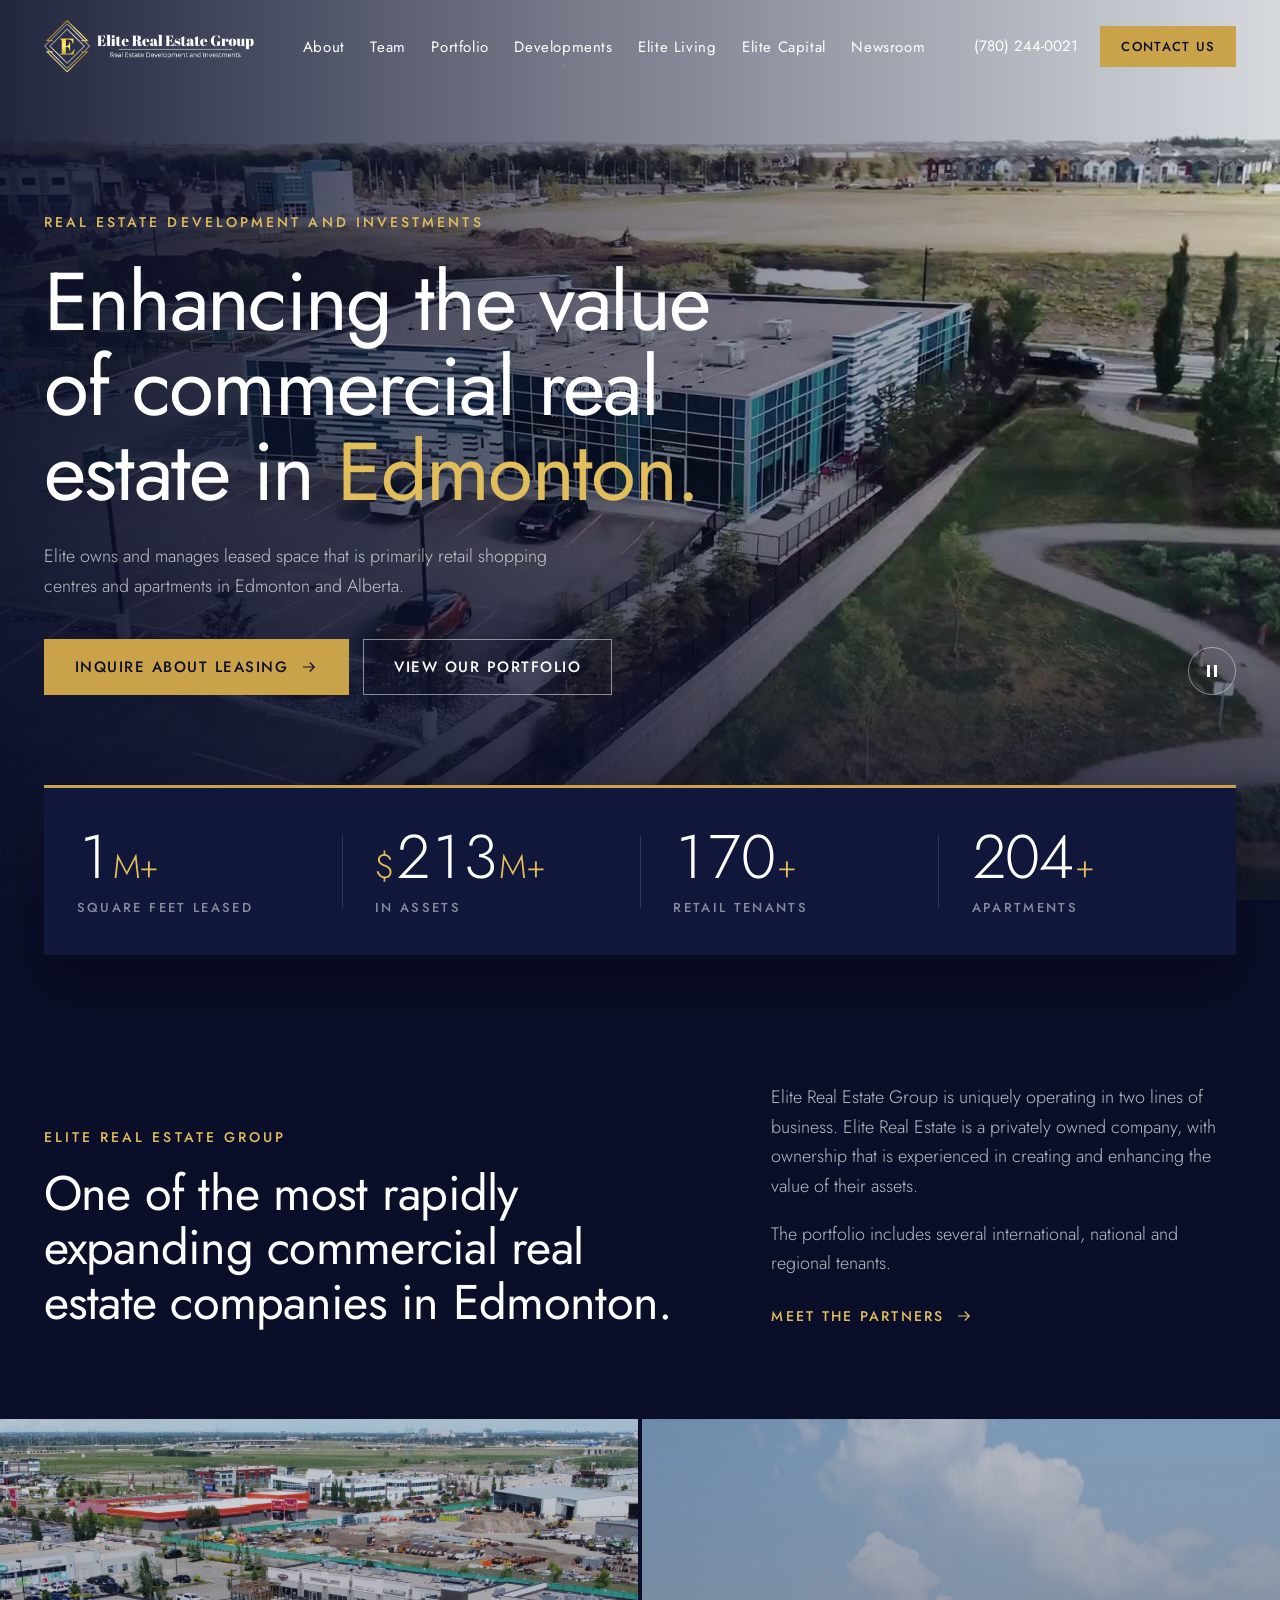
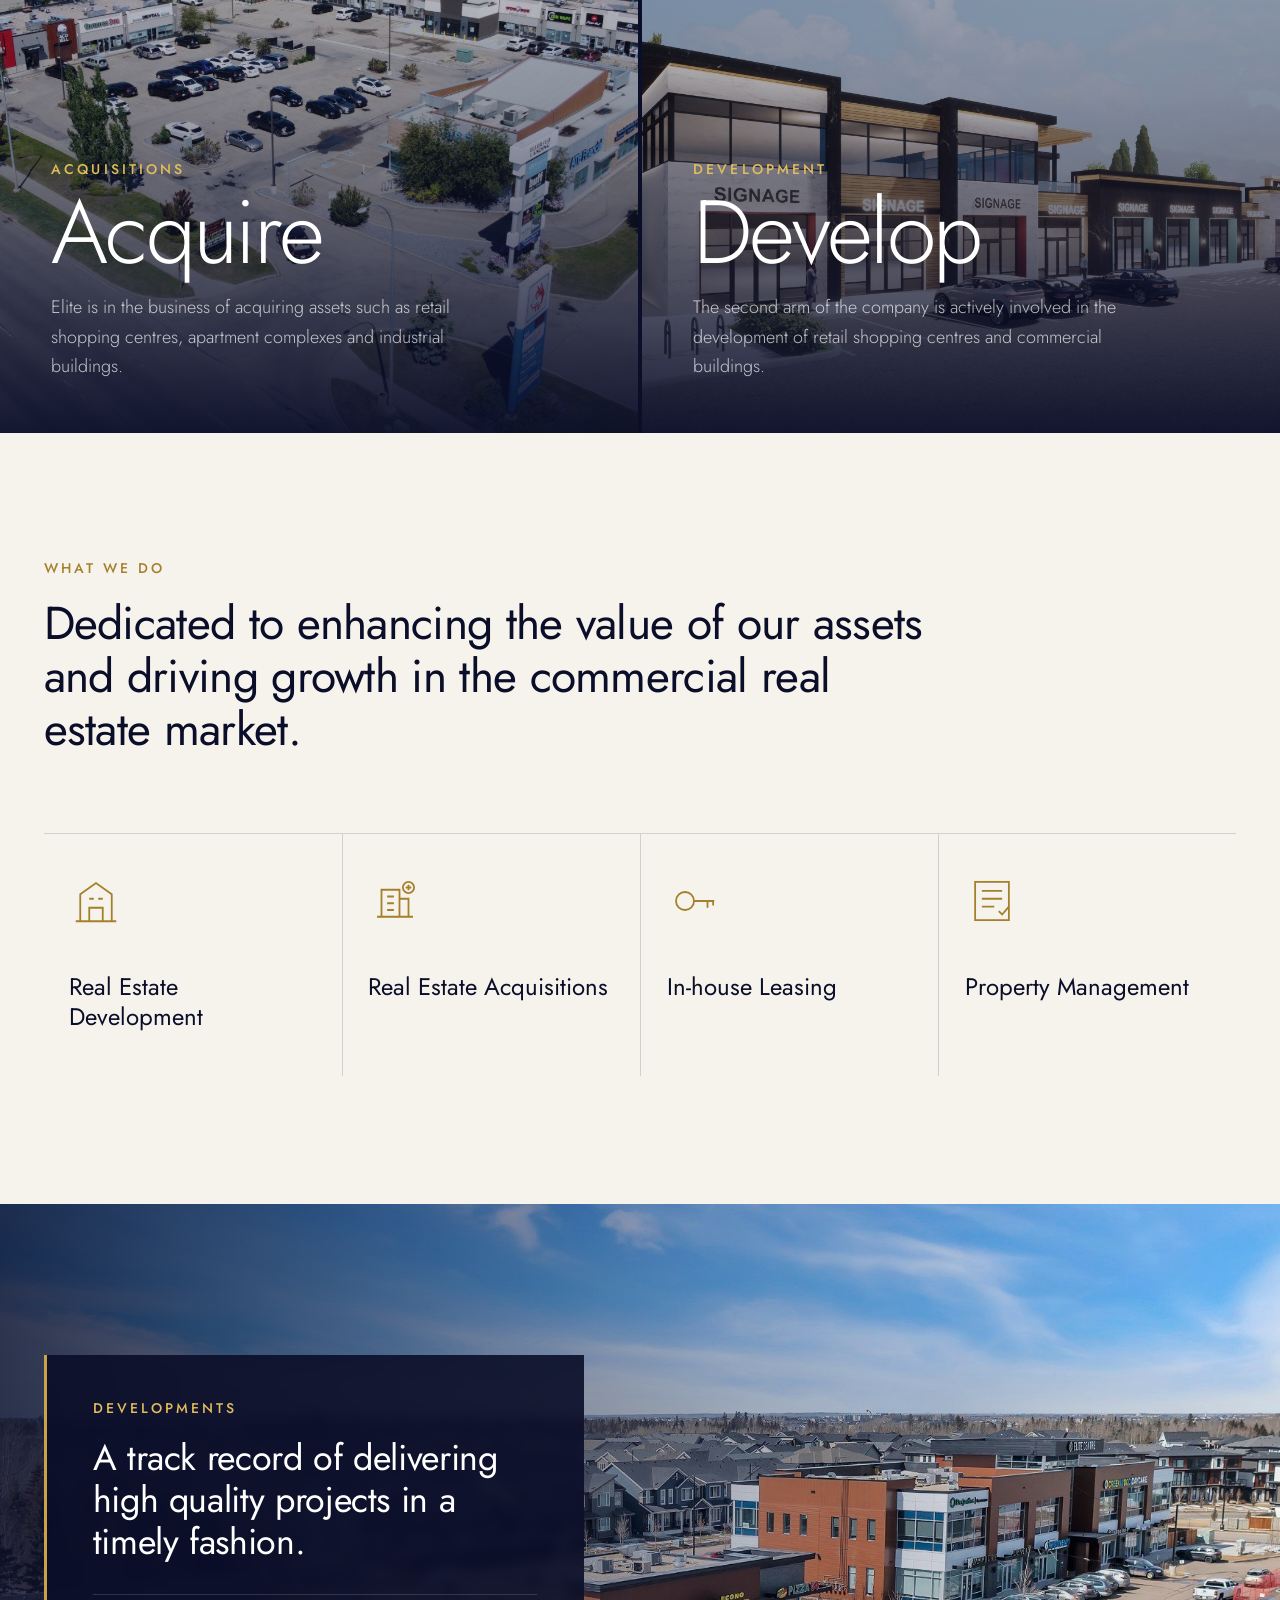
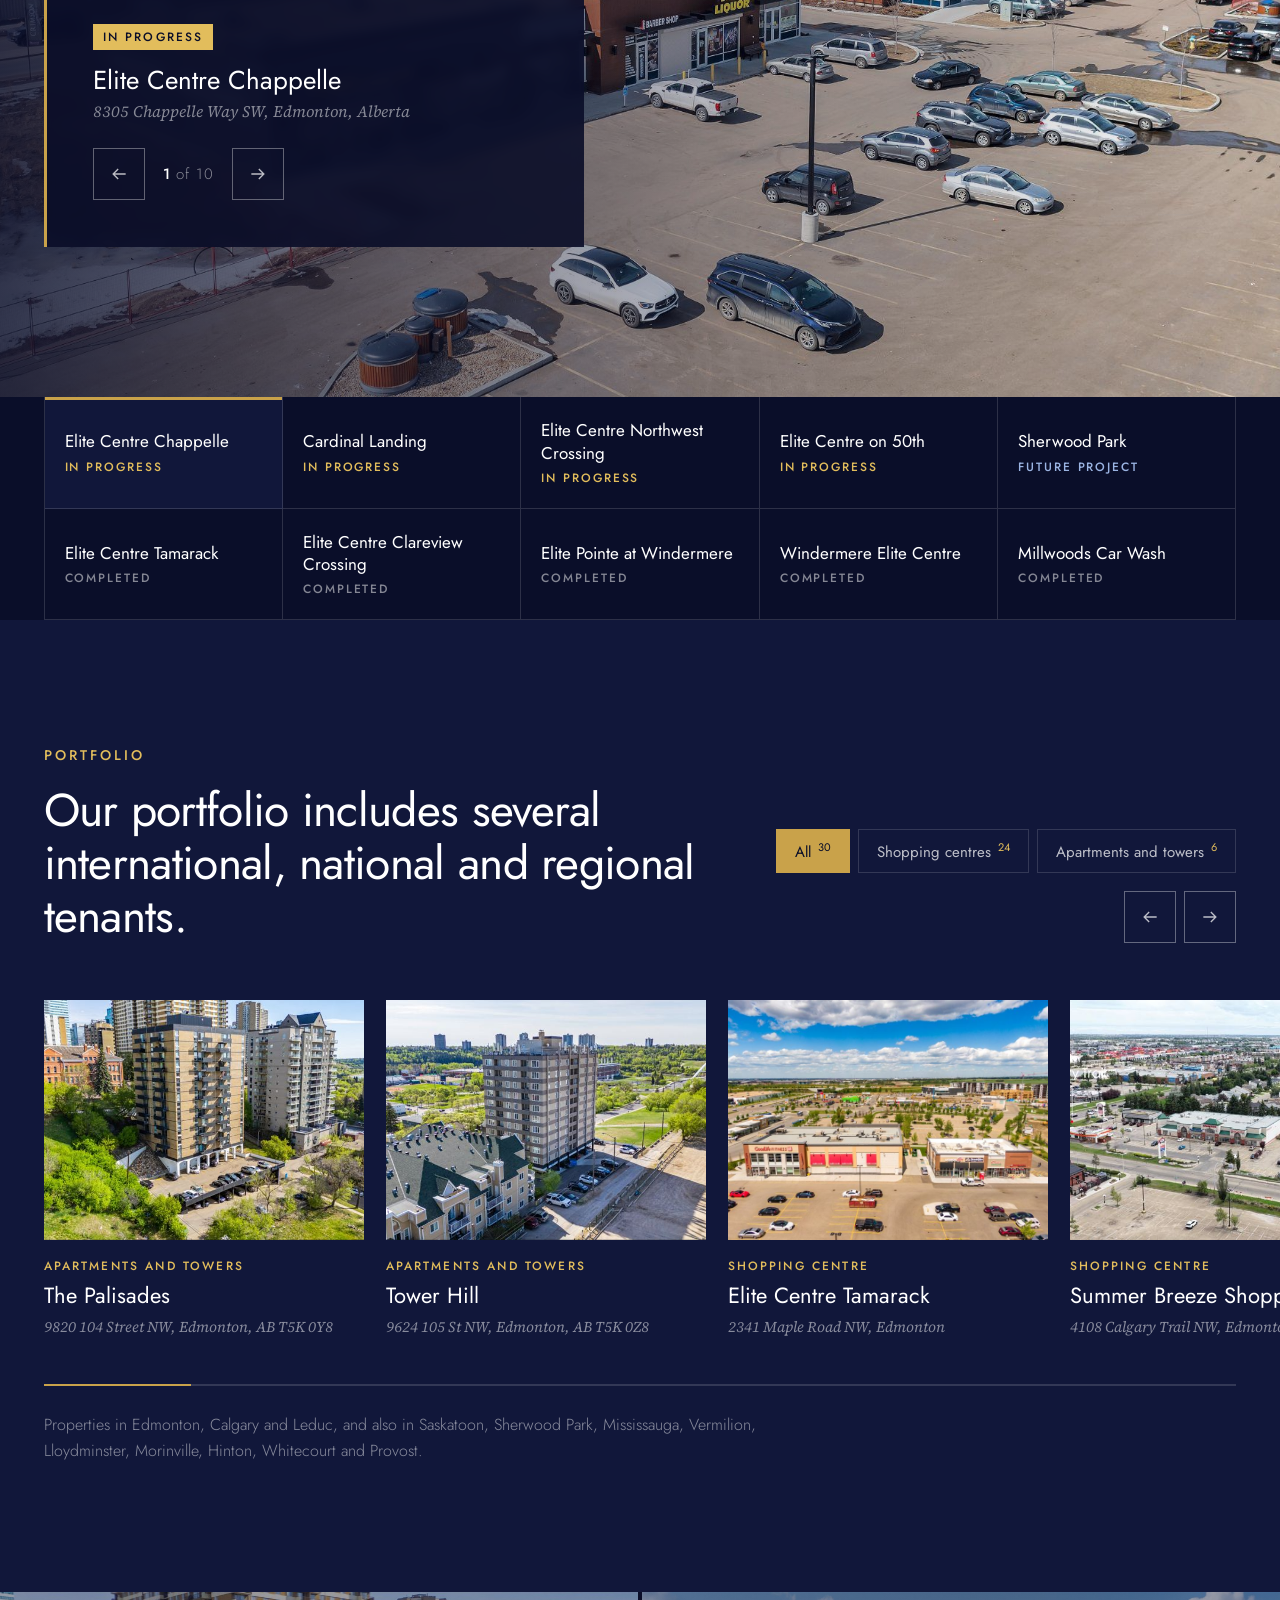
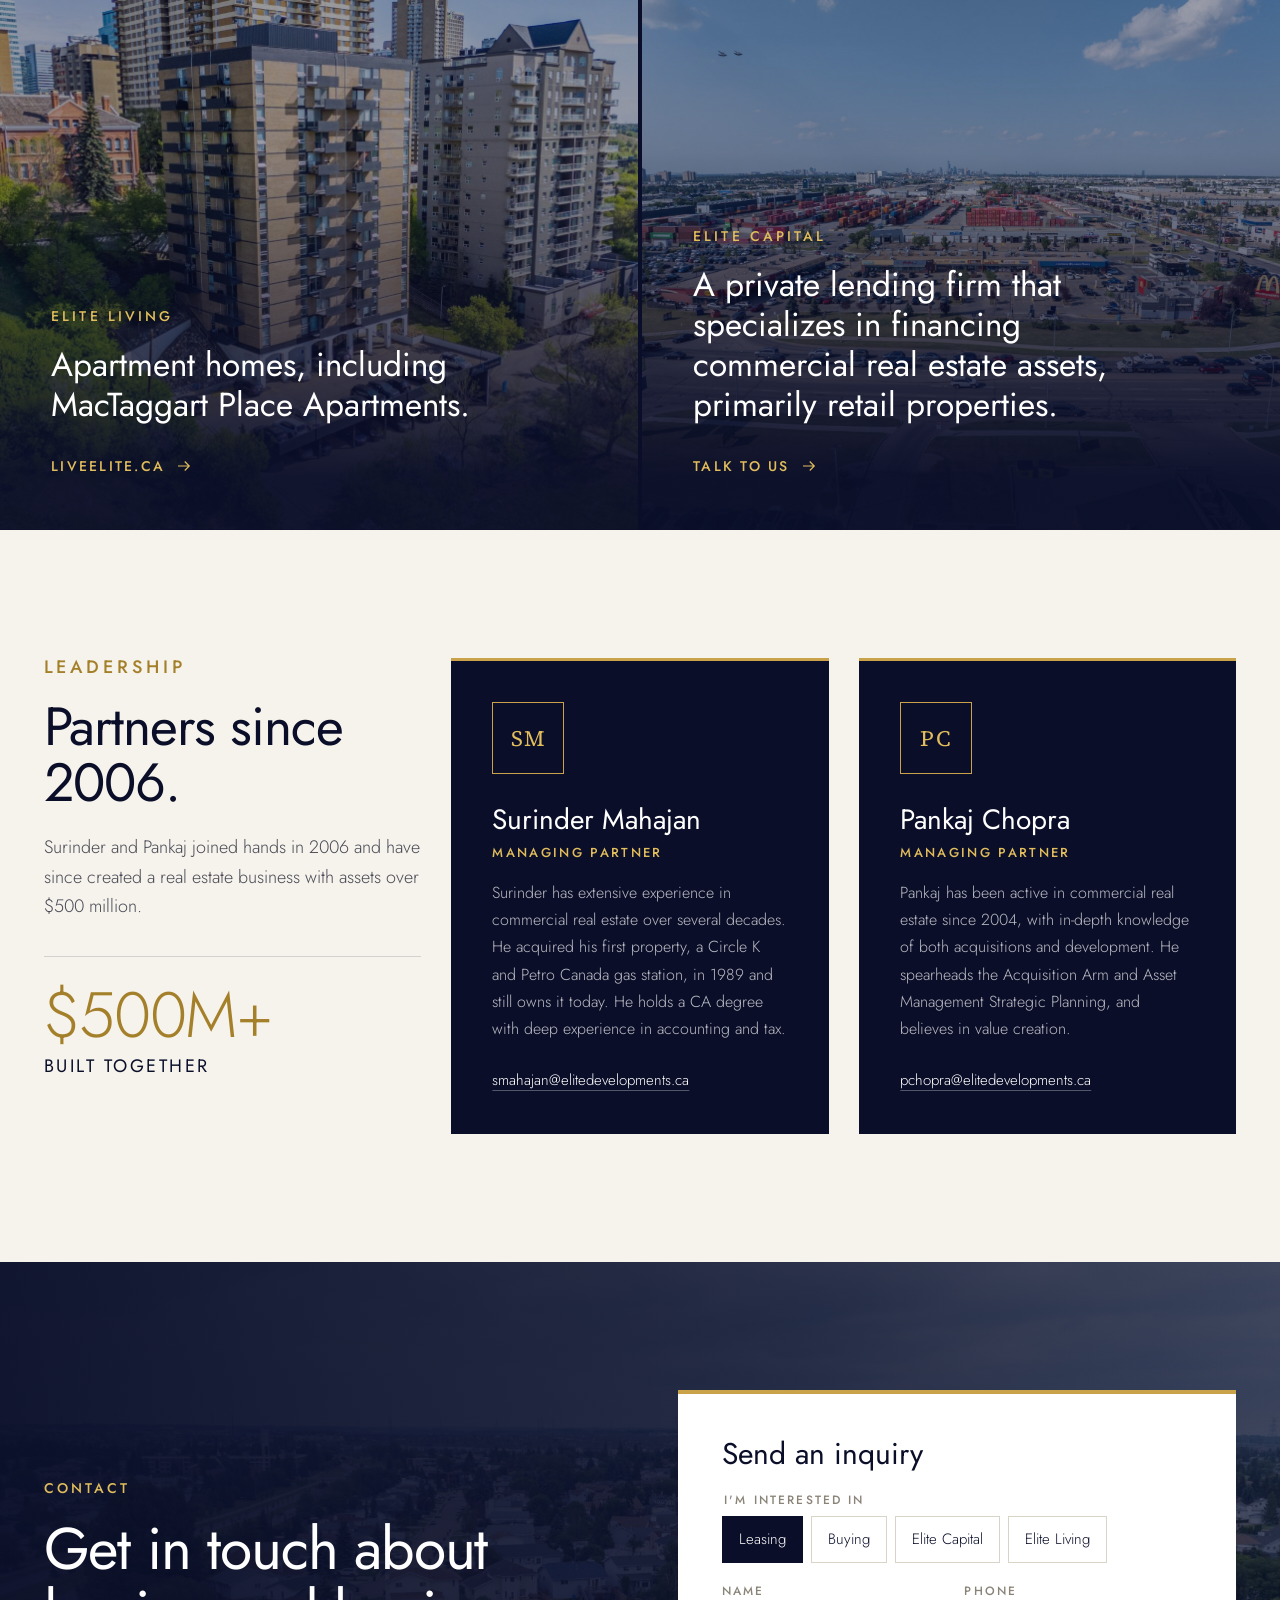
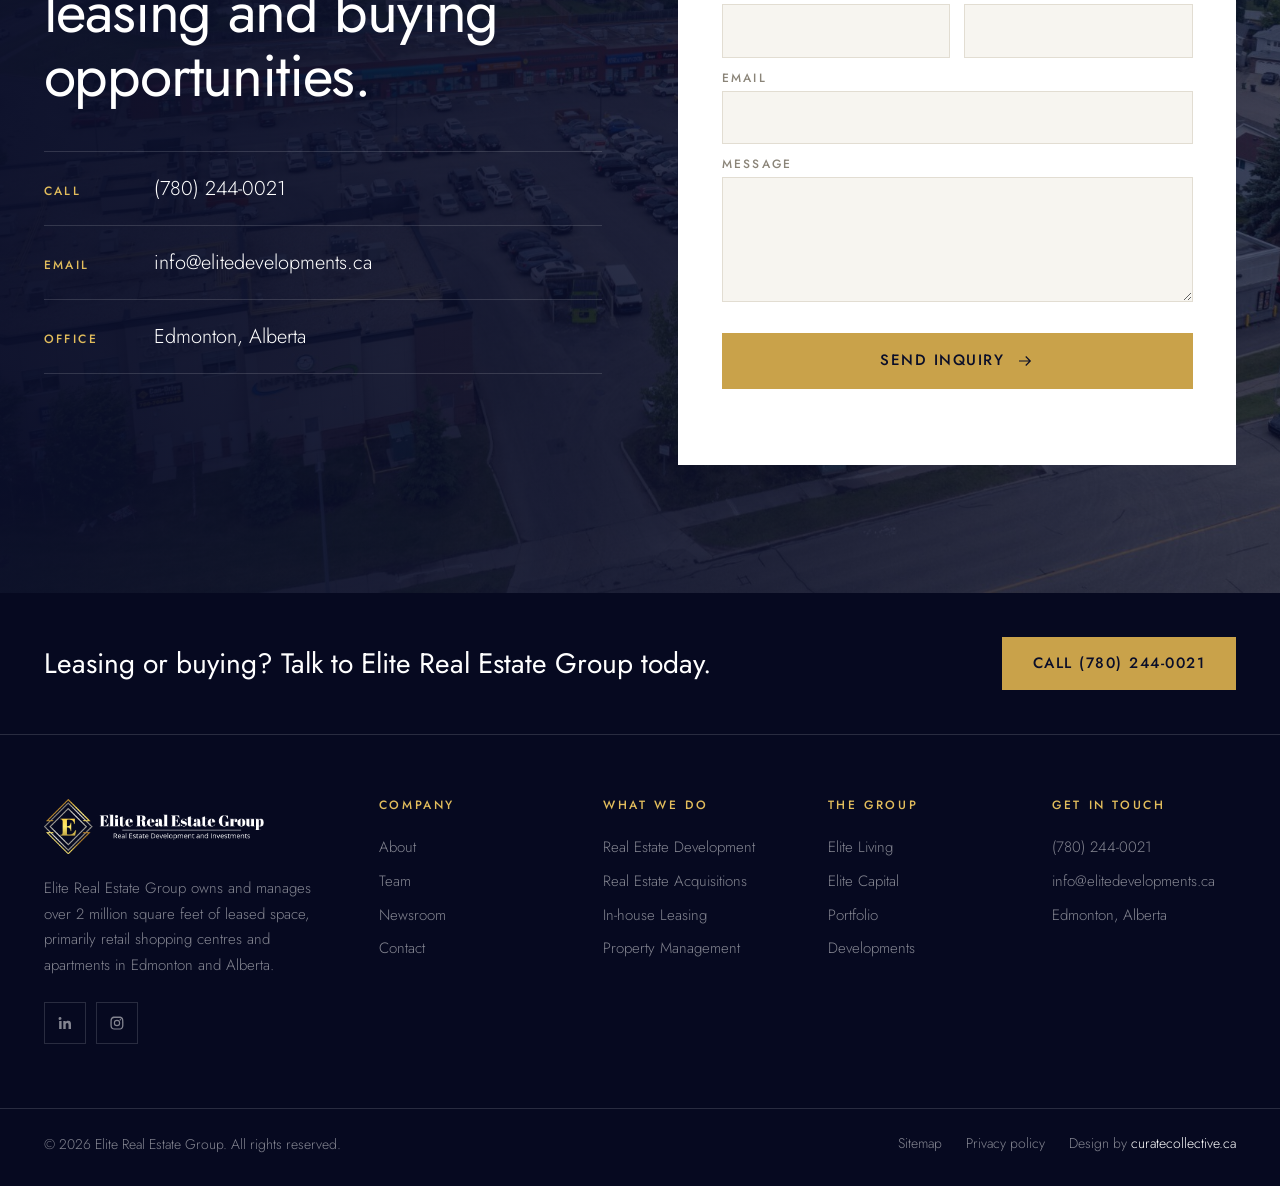
==== commit ed04b273: "V2: remove dash before hero eyebrow Co-Authored-By: Claude Opus 5.5 <noreply@anthropic.com> Claude-S" ====
--- a/homepage-v2.html
+++ b/homepage-v2.html
@@ -37,7 +37,7 @@
       <video class="hero-vid" autoplay muted loop playsinline preload="metadata" poster="assets/images/hero-poster.jpg" aria-hidden="true"><source src="assets/images/hero.mp4" type="video/mp4"></video>
       <div class="hero-shade" aria-hidden="true"></div>
       <div class="wrap hero-in">
-        <p class="hero-kick rise" style="--d:.1s"><span class="bar" aria-hidden="true"></span>Real Estate Development and Investments</p>
+        <p class="hero-kick rise" style="--d:.1s">Real Estate Development and Investments</p>
         <h1 id="hero-title" class="rise" style="--d:.25s">Enhancing the value of commercial real estate in <span class="gold">Edmonton.</span></h1>
         <p class="hero-lede rise" style="--d:.4s">Elite owns and manages leased space that is primarily retail shopping centres and apartments in Edmonton and Alberta.</p>
         <div class="hero-ctas rise" style="--d:.55s">
